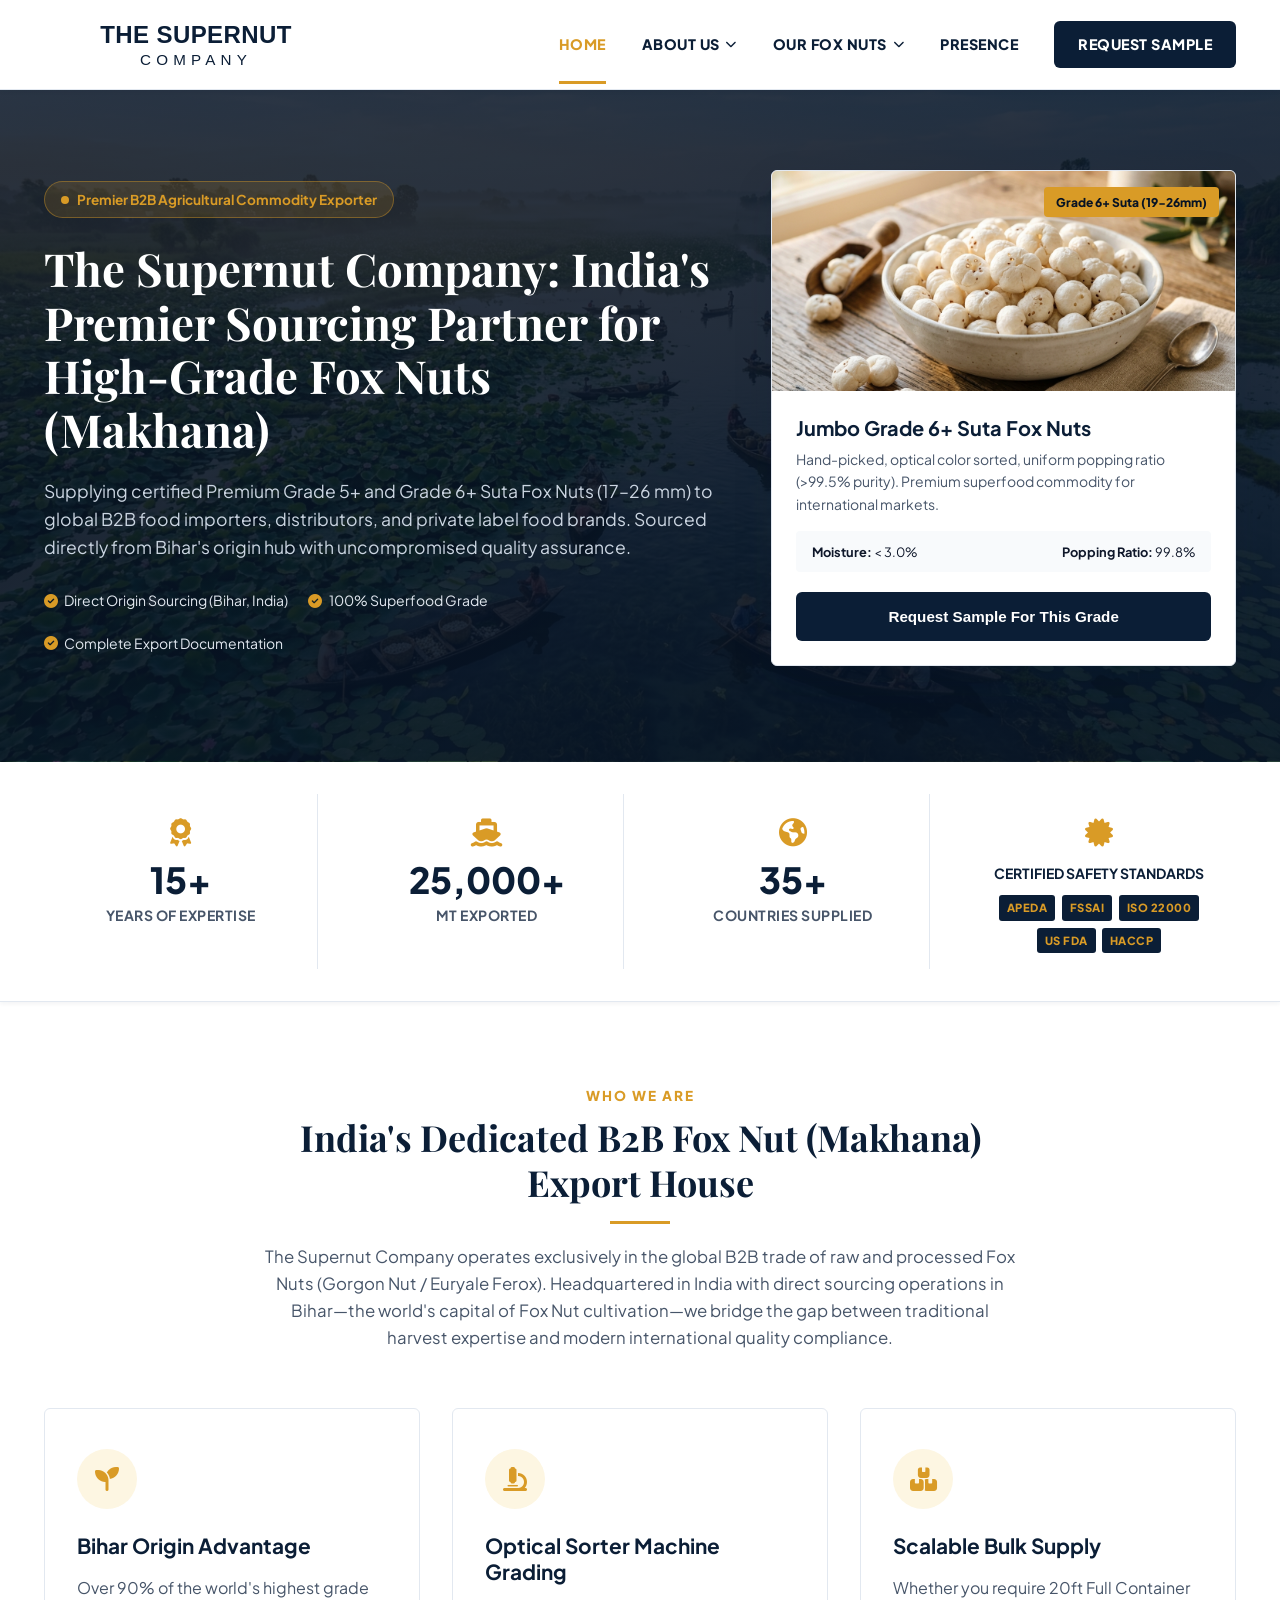
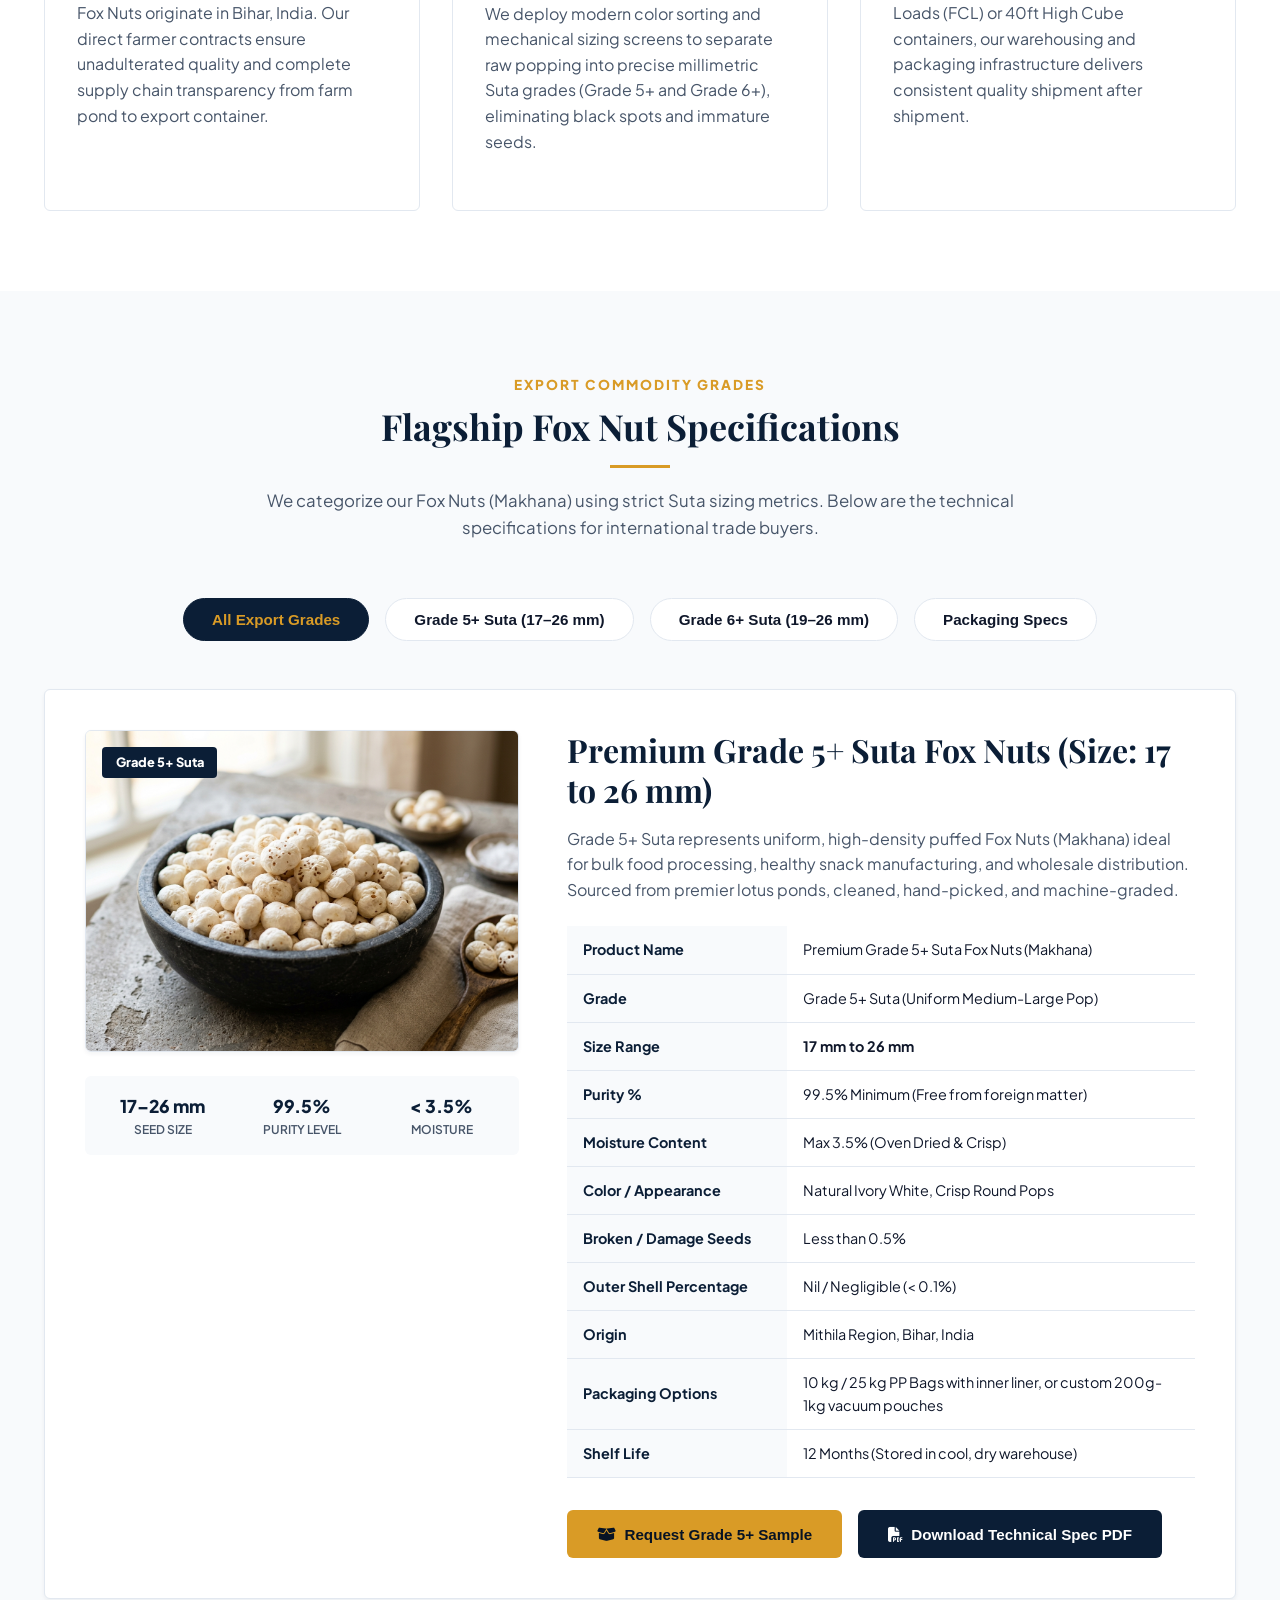
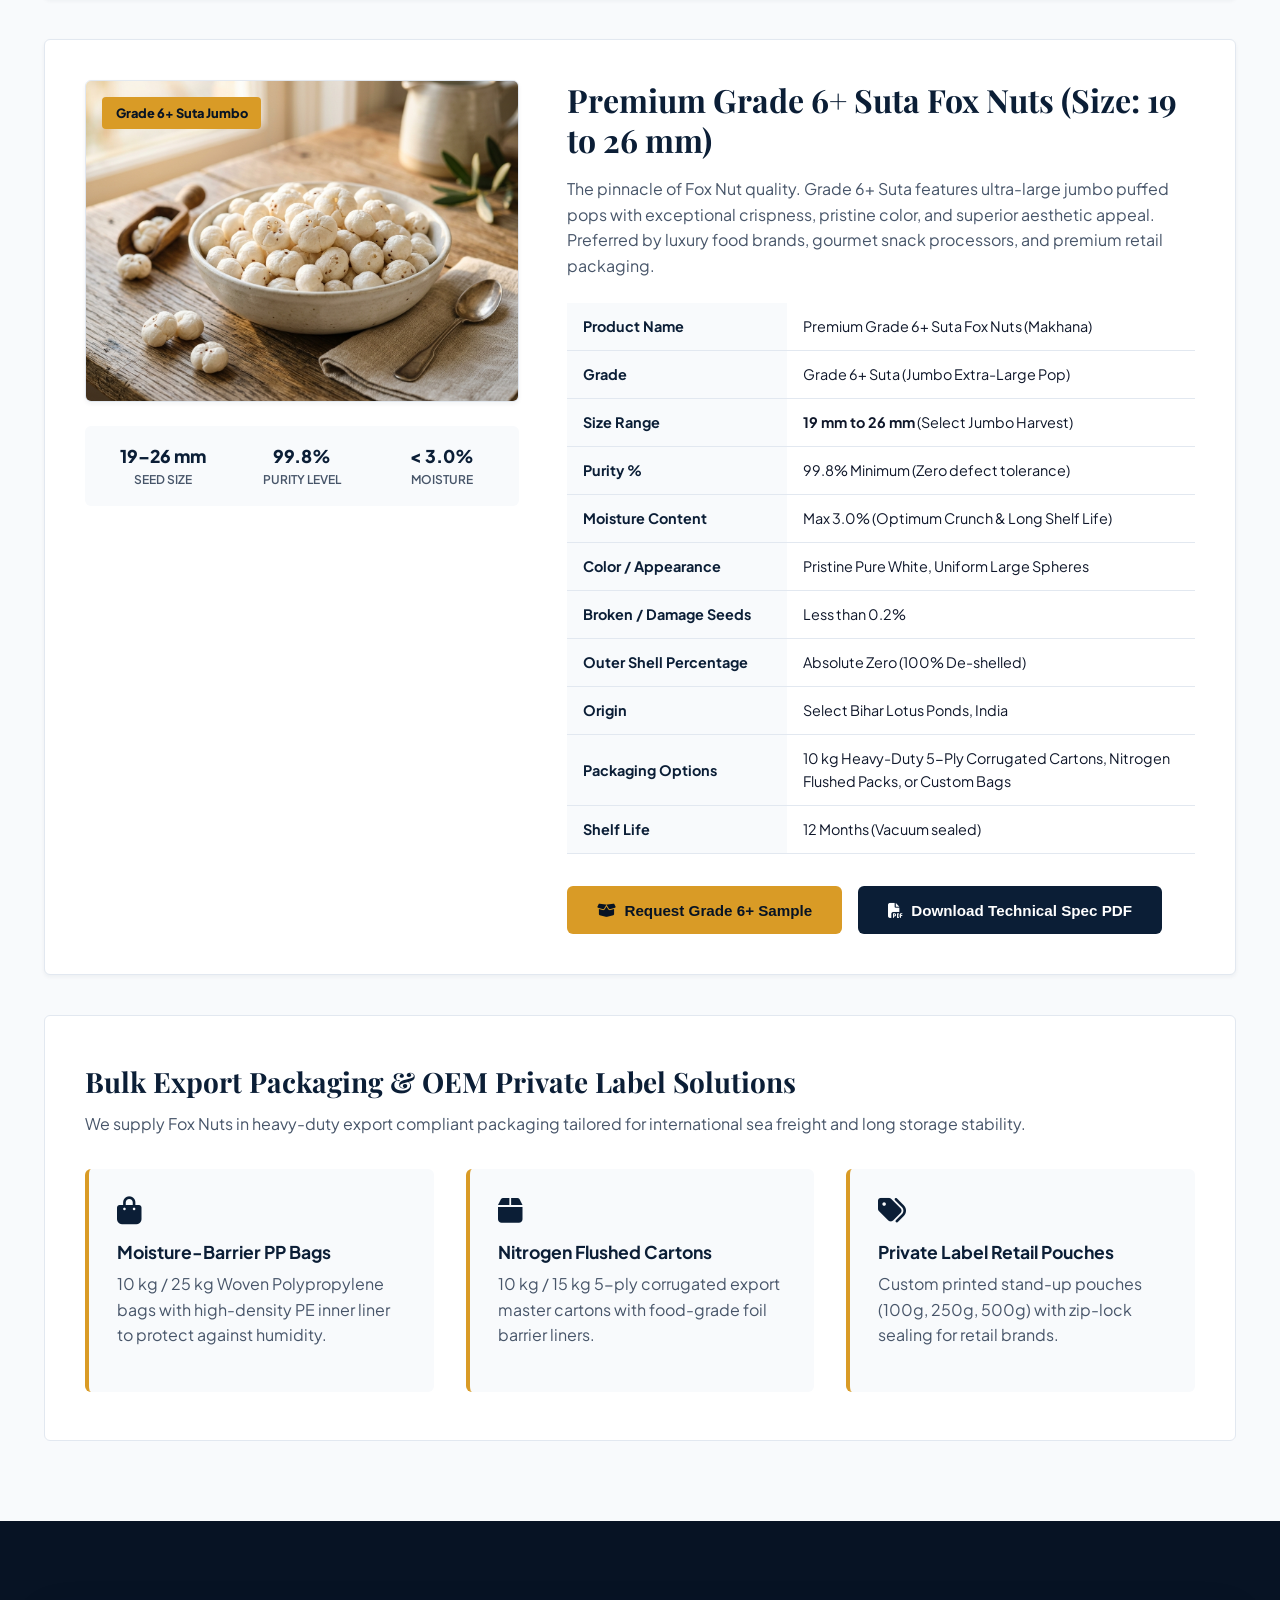
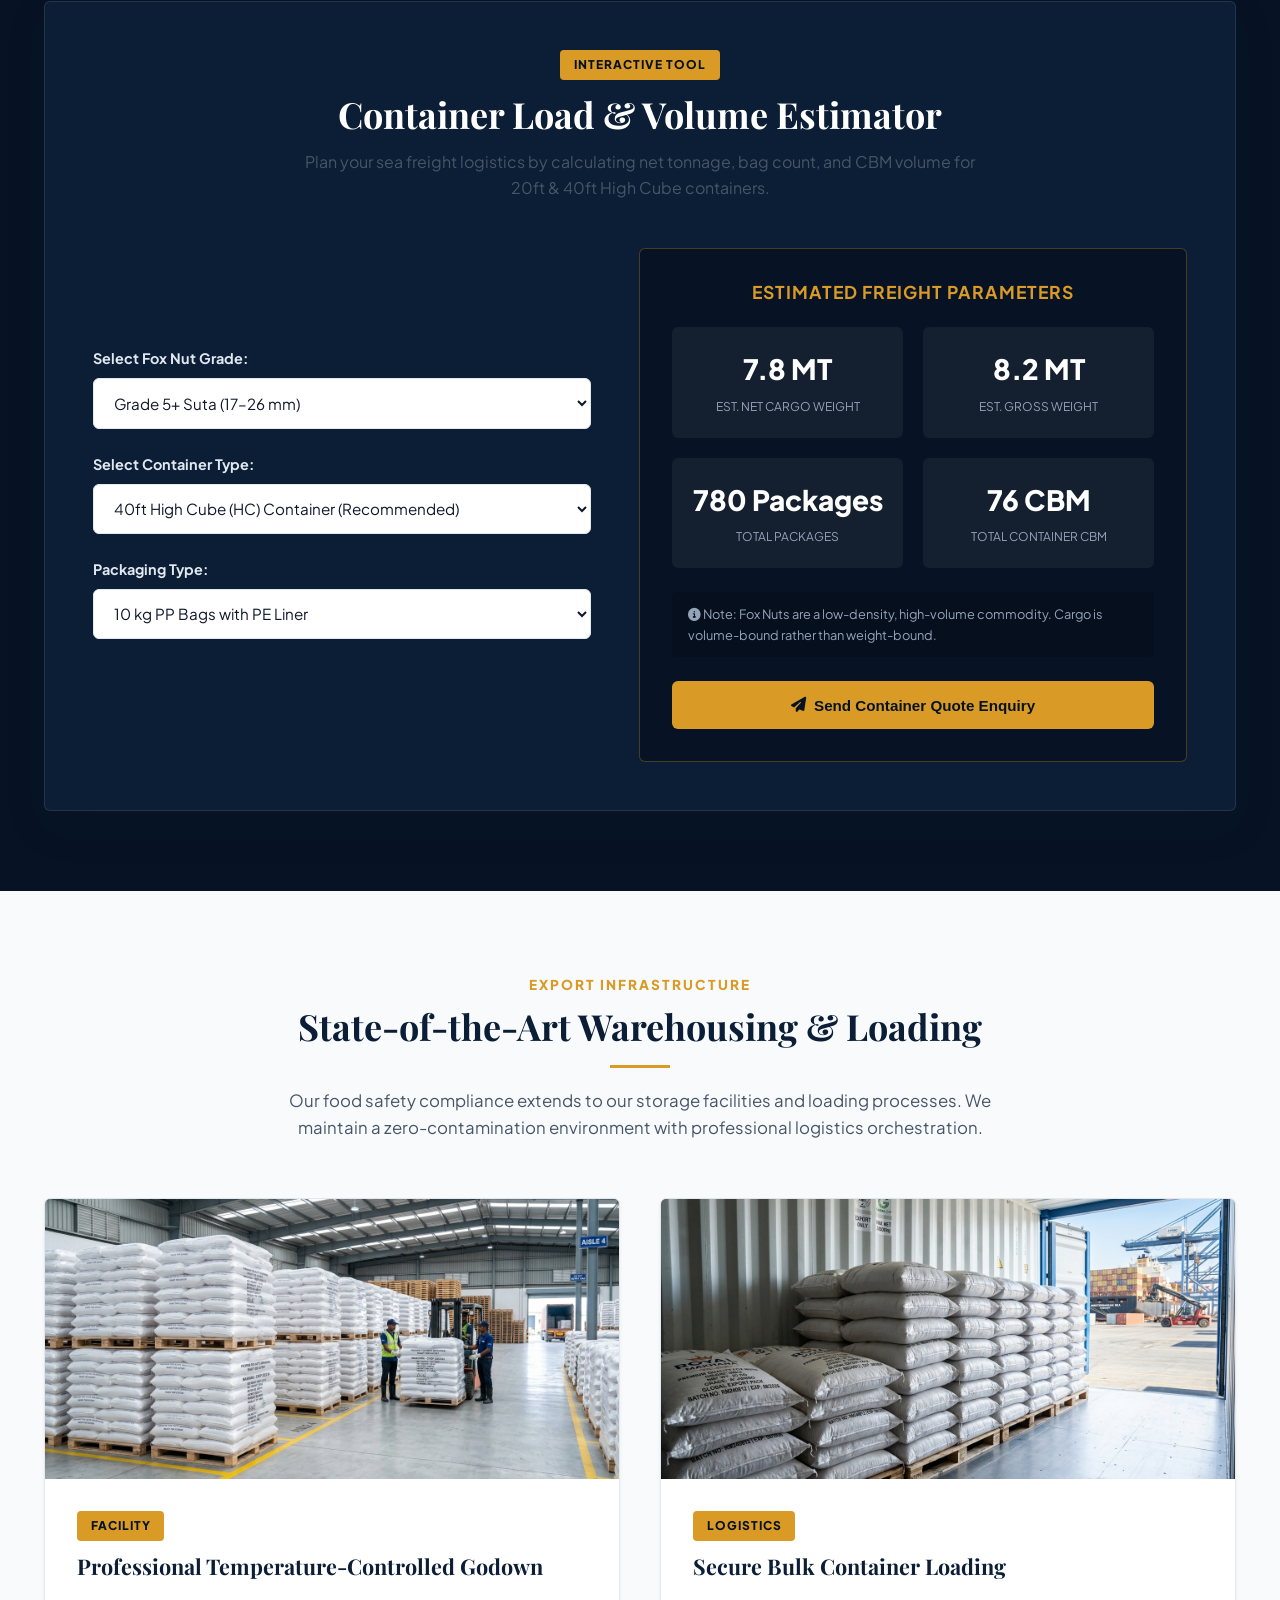
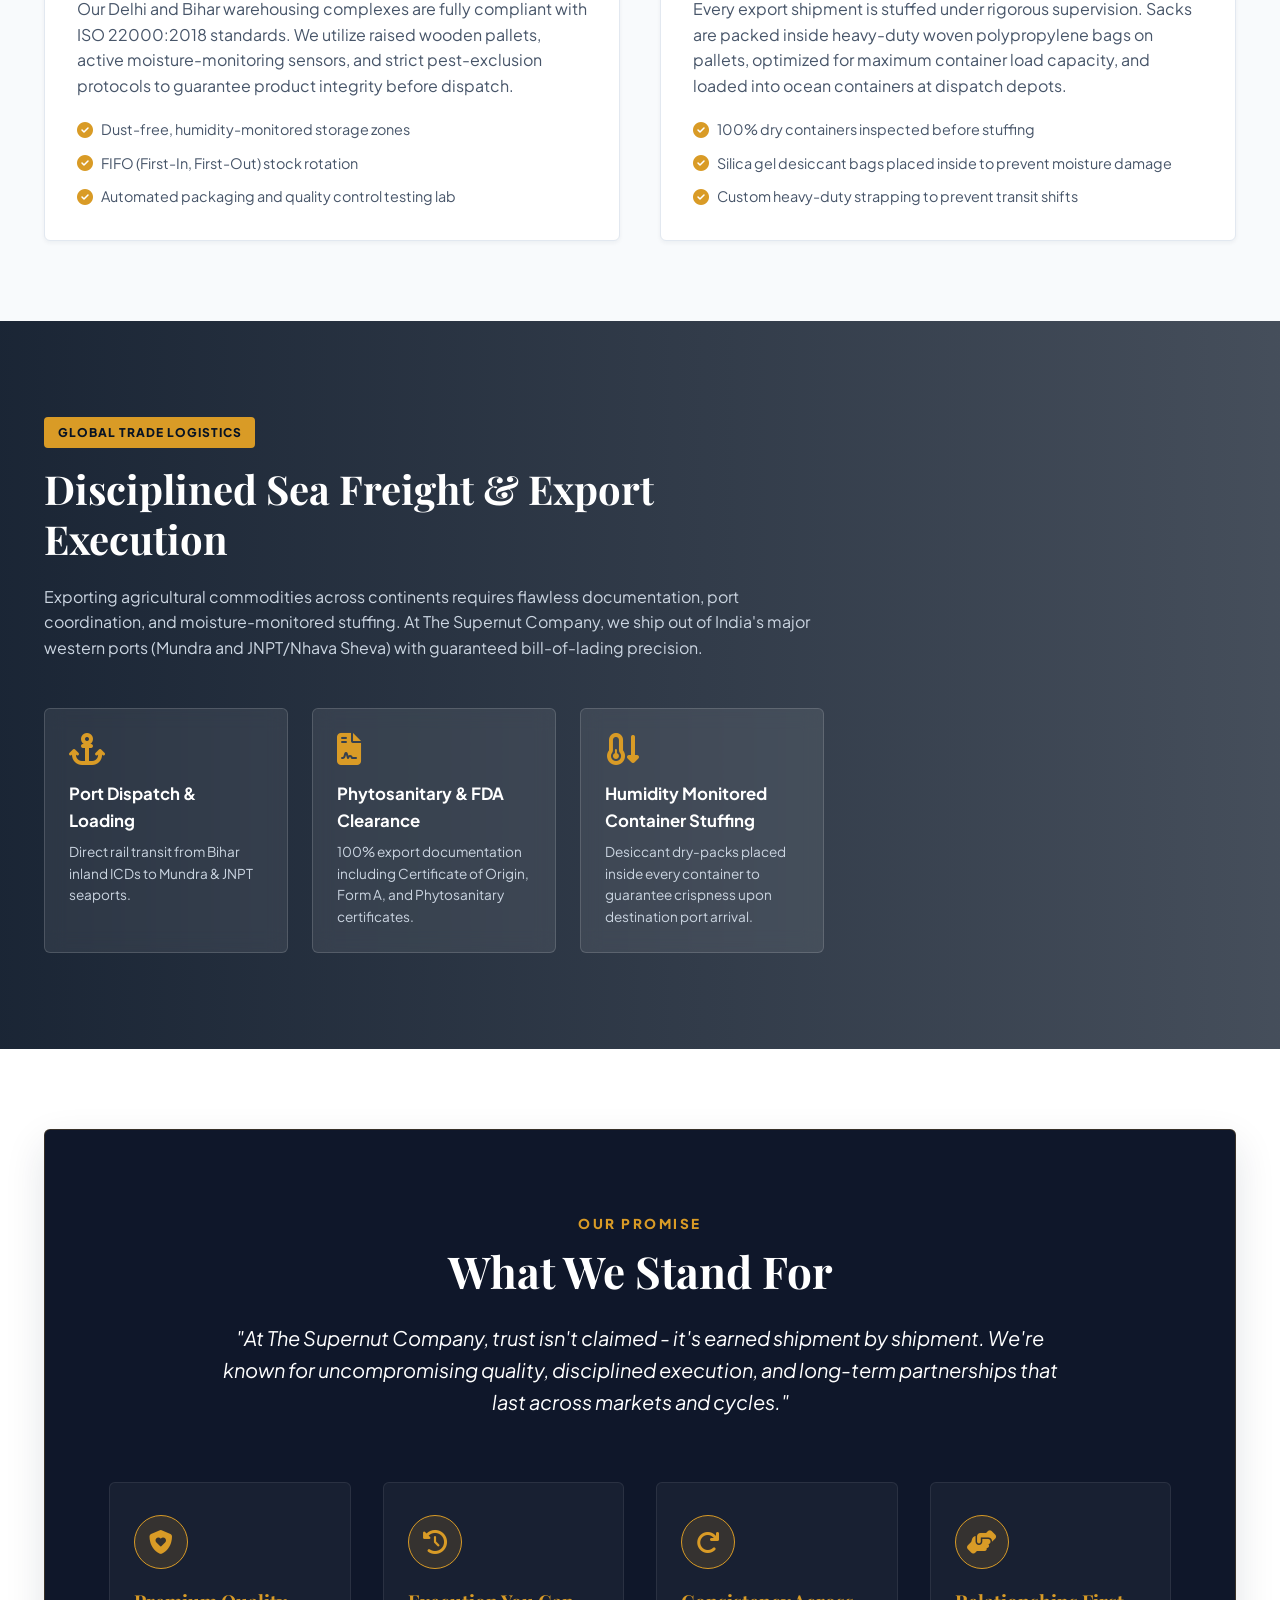
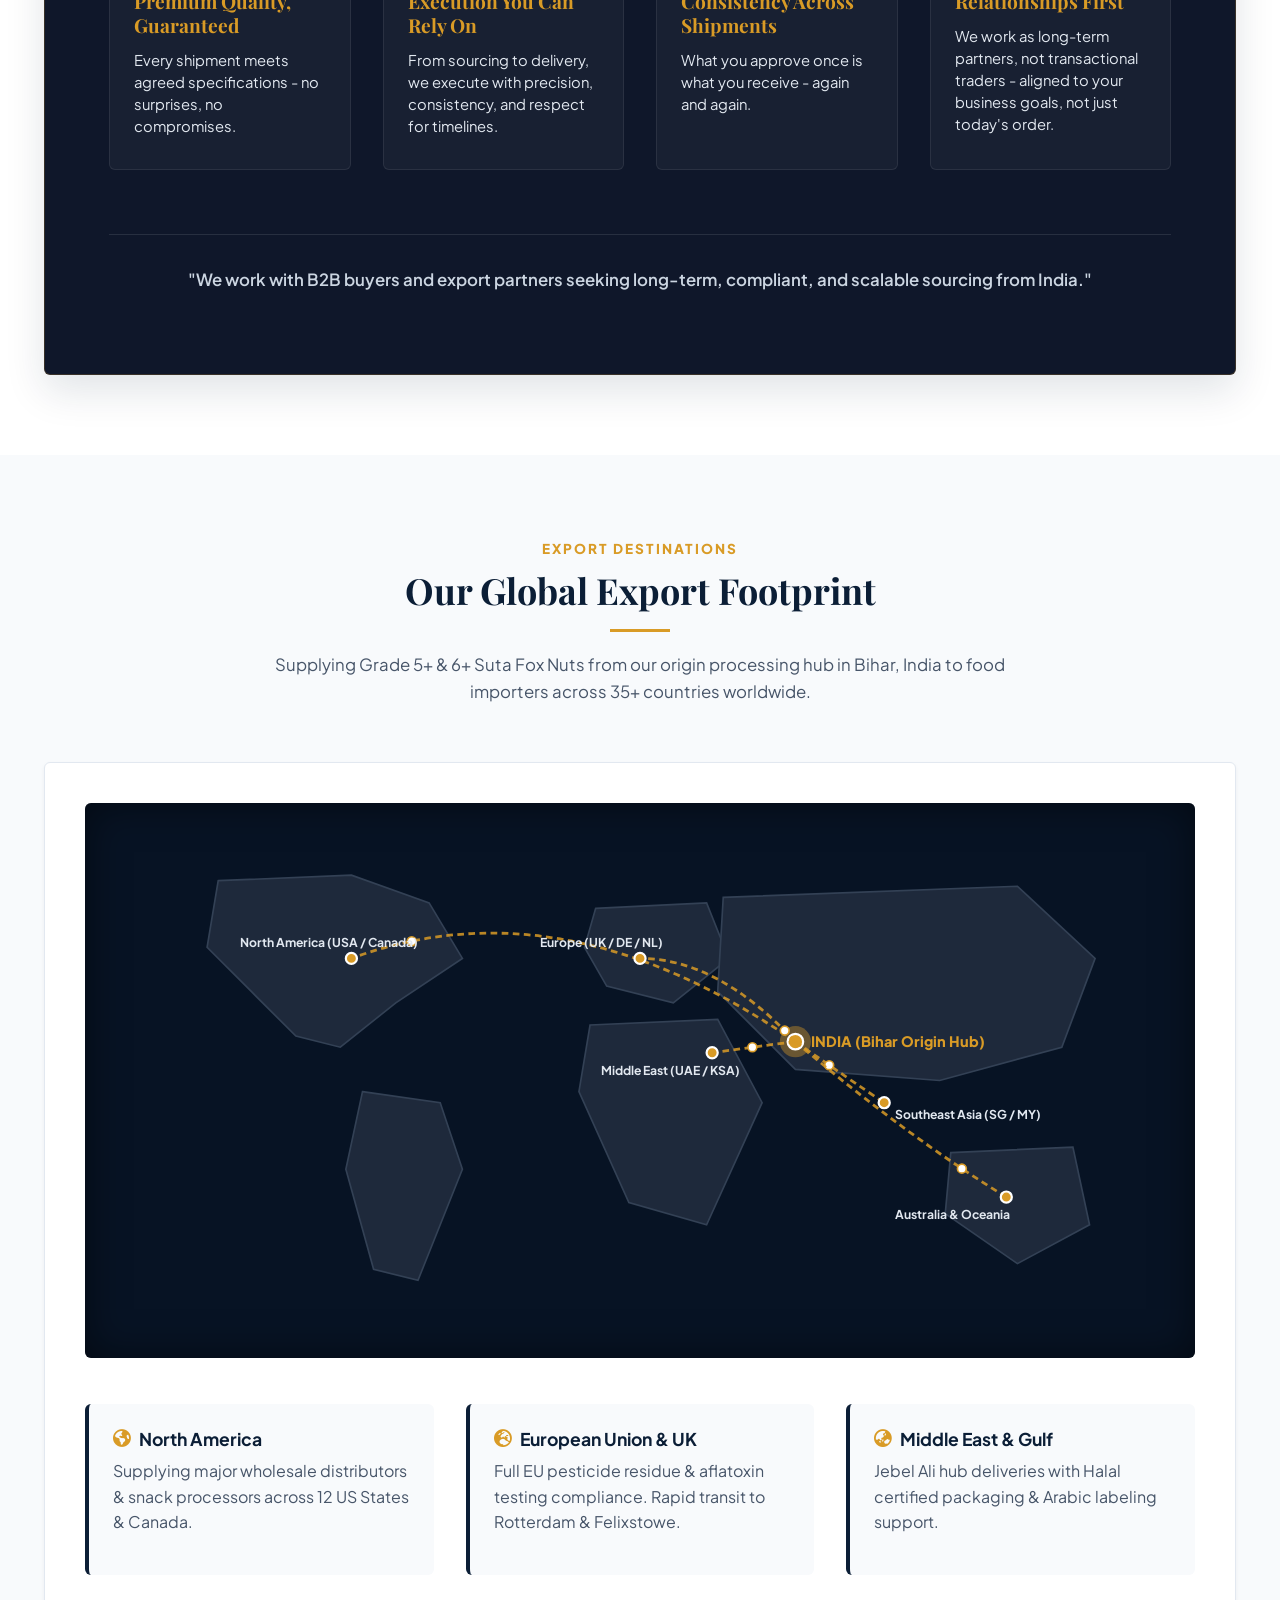
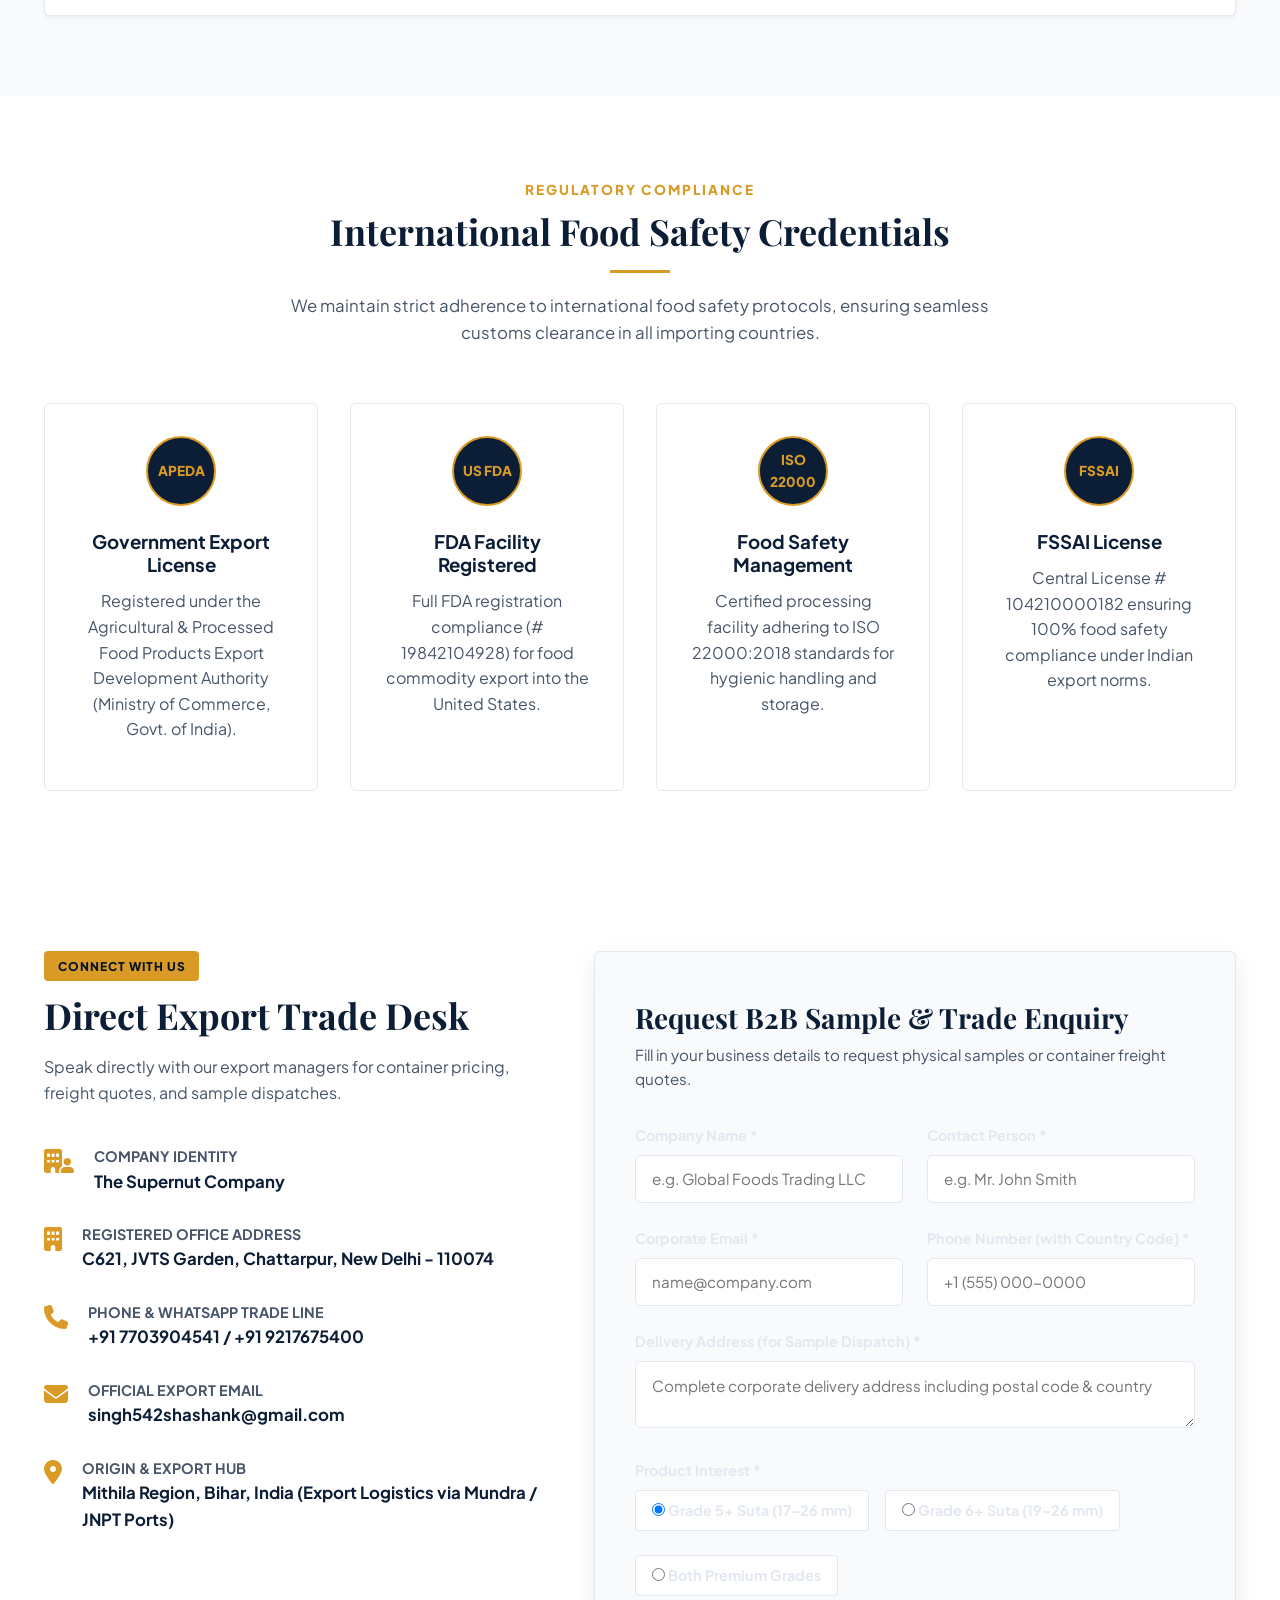
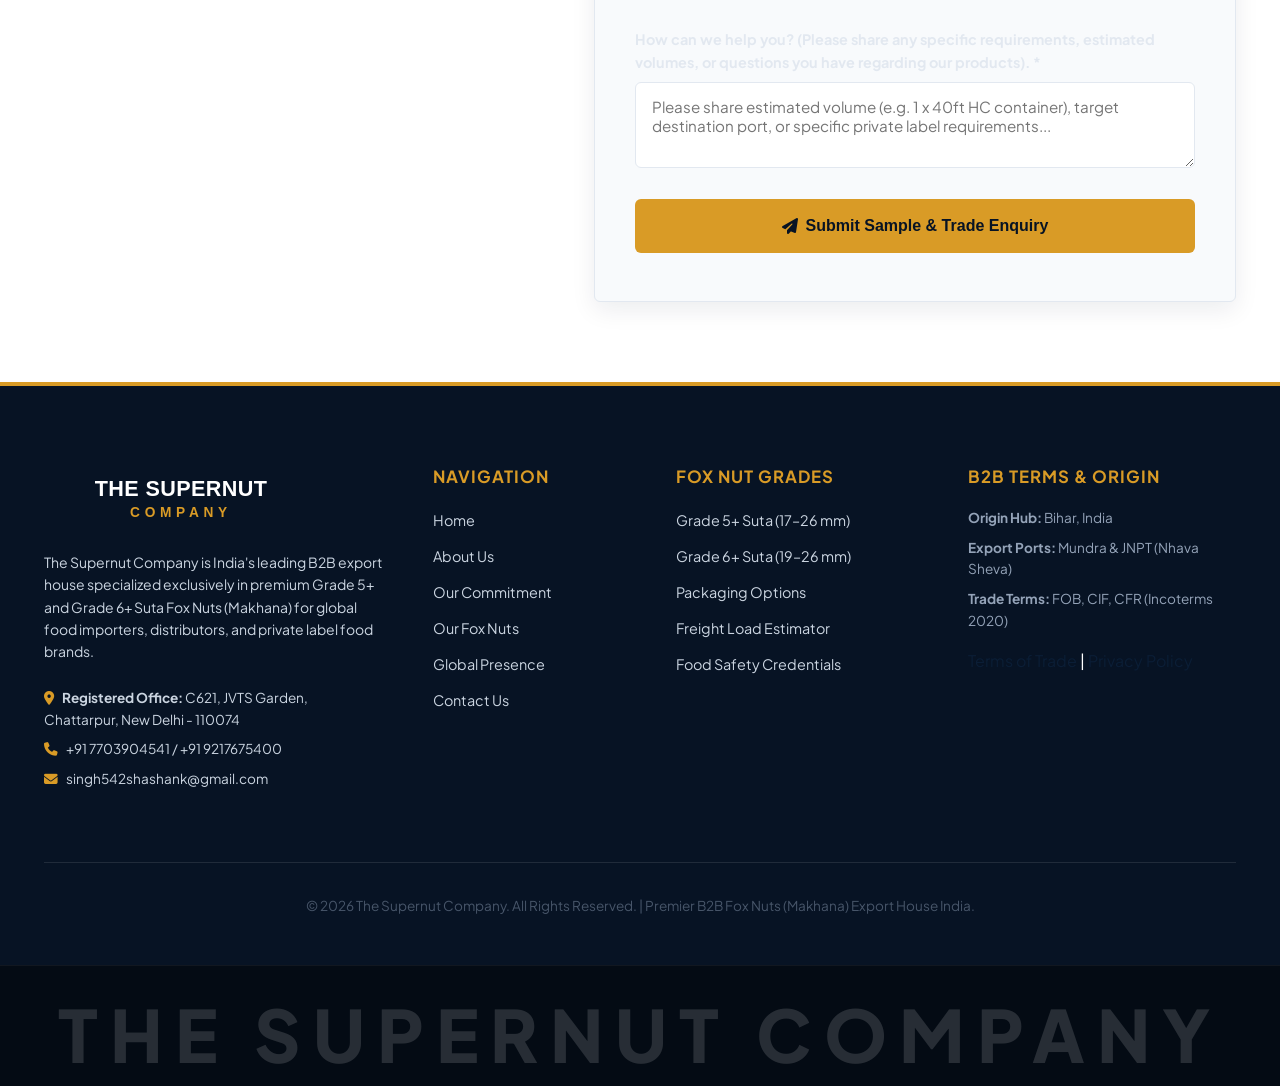
==== index.html @ 34b56d27 "Initial commit" ====
<!DOCTYPE html>
<html lang="en">
<head>
  <meta charset="UTF-8">
  <meta name="viewport" content="width=device-width, initial-scale=1.0">
  <title>The Supernut Company | India's Premier B2B Exporter of Fox Nuts (Makhana)</title>
  <meta name="description" content="The Supernut Company is India's leading B2B exporter of premium Grade 5+ and Grade 6+ Suta Fox Nuts (Makhana) sourced directly from Bihar. High purity, strict quality control, and reliable global container delivery.">
  <meta name="keywords" content="Fox Nuts, Makhana Exporter, Grade 5+ Suta Fox Nuts, Grade 6+ Suta Fox Nuts, Indian Makhana Wholesale, B2B Food Importers, Bulk Lotus Seeds">
  
  <!-- Google Fonts: Playfair Display (Serif) & Plus Jakarta Sans (Sans-Serif) -->
  <link rel="preconnect" href="https://fonts.googleapis.com">
  <link rel="preconnect" href="https://fonts.gstatic.com" crossorigin>
  <link href="https://fonts.googleapis.com/css2?family=Playfair+Display:ital,wght@0,500;0,600;0,700;0,800;1,400&family=Plus+Jakarta+Sans:wght@400;500;600;700;800;900&display=swap" rel="stylesheet">
  
  <!-- FontAwesome Icons for B2B UI -->
  <link rel="stylesheet" href="https://cdnjs.cloudflare.com/ajax/libs/font-awesome/6.4.0/css/all.min.css">

  <link rel="stylesheet" href="styles.css">
</head>
<body>

  <!-- HEADER & NAVIGATION MENU -->
  <header class="main-header" id="header">
    <div class="container header-container">
      <!-- Logo Container -->
      <a href="#home" class="logo-link" title="The Supernut Company - Premier Fox Nuts Exporter">
        <div class="brand-logo-wrapper">
          <img src="assets/logo.svg" alt="The Supernut Company Logo" class="brand-logo-img">
        </div>
      </a>

      <!-- Desktop Navigation Menu -->
      <nav class="nav-menu" id="nav-menu">
        <a href="#home" class="nav-link active">HOME</a>
        
        <!-- ABOUT US DROPDOWN -->
        <div class="nav-item-has-dropdown">
          <a href="#about" class="nav-link">ABOUT US <i class="fa-solid fa-chevron-down nav-arrow"></i></a>
          <div class="dropdown-menu">
            <a href="#about-profile" class="dropdown-item"><i class="fa-solid fa-building"></i> Company Profile</a>
            <a href="#commitment" class="dropdown-item"><i class="fa-solid fa-handshake"></i> Our Commitment</a>
            <a href="#certifications" class="dropdown-item"><i class="fa-solid fa-certificate"></i> Quality & Certifications</a>
          </div>
        </div>

        <!-- OUR FOX NUTS MEGA MENU -->
        <div class="nav-item-has-dropdown mega-menu-parent">
          <a href="#products" class="nav-link">OUR FOX NUTS <i class="fa-solid fa-chevron-down nav-arrow"></i></a>
          <div class="mega-menu">
            <div class="mega-menu-grid">
              <div class="mega-col">
                <span class="mega-title"><i class="fa-solid fa-layer-group"></i> Premium Export Grades</span>
                <a href="#grade-5" class="mega-item">
                  <div class="mega-item-icon">5+</div>
                  <div>
                    <strong>Grade 5+ Suta Fox Nuts</strong>
                    <p>Size: 17 to 26 mm | High Uniformity</p>
                  </div>
                </a>
                <a href="#grade-6" class="mega-item">
                  <div class="mega-item-icon gold-badge">6+</div>
                  <div>
                    <strong>Grade 6+ Suta Fox Nuts</strong>
                    <p>Size: 19 to 26 mm | Jumbo Premium</p>
                  </div>
                </a>
              </div>
              <div class="mega-col">
                <span class="mega-title"><i class="fa-solid fa-boxes-packing"></i> Bulk Packaging & Specs</span>
                <a href="#packaging-specs" class="mega-item">
                  <i class="fa-solid fa-box-archive mega-icon"></i>
                  <div>
                    <strong>Packaging Options</strong>
                    <p>10kg / 25kg PP Bags & Vacuum Nitrogen Cartons</p>
                  </div>
                </a>
                <a href="#container-estimator" class="mega-item">
                  <i class="fa-solid fa-calculator mega-icon"></i>
                  <div>
                    <strong>Container Load Estimator</strong>
                    <p>Calculate 20ft & 40ft HC FCL Capacity</p>
                  </div>
                </a>
              </div>
              <div class="mega-col mega-cta-card">
                <span class="badge-gold">B2B Trade Portal</span>
                <h4>Need Custom Specifications or Private Labeling?</h4>
                <p>We provide contract processing, custom mesh sizing, and private label pouches for international brands.</p>
                <button class="btn btn-gold btn-sm" onclick="openSampleModal('Private Label Enquiry')">Inquire Custom Packing</button>
              </div>
            </div>
          </div>
        </div>

        <a href="#presence" class="nav-link">PRESENCE</a>
        <a href="#contact" class="nav-link nav-contact-btn btn-sample-trigger" onclick="openSampleModal()">REQUEST SAMPLE</a>
      </nav>

      <!-- Mobile Hamburger Menu Button -->
      <button class="mobile-menu-toggle" id="mobile-menu-btn" onclick="toggleMobileMenu()">
        <i class="fa-solid fa-bars"></i>
      </button>
    </div>
  </header>

  <!-- HERO SECTION: LEADING WITH AUTHORITY -->
  <section class="hero-section" id="home">
    <div class="hero-overlay"></div>
    <div class="container hero-container">
      <div class="hero-content">
        <div class="hero-badge">
          <span class="pulse-dot"></span> Premier B2B Agricultural Commodity Exporter
        </div>
        <h1 class="hero-title font-serif">
          The Supernut Company: India's Premier Sourcing Partner for High-Grade Fox Nuts (Makhana)
        </h1>
        <p class="hero-subtitle">
          Supplying certified Premium Grade 5+ and Grade 6+ Suta Fox Nuts (17–26 mm) to global B2B food importers, distributors, and private label food brands. Sourced directly from Bihar's origin hub with uncompromised quality assurance.
        </p>

        <div class="hero-highlights margin-top-md">
          <div class="highlight-pill"><i class="fa-solid fa-check-circle"></i> Direct Origin Sourcing (Bihar, India)</div>
          <div class="highlight-pill"><i class="fa-solid fa-check-circle"></i> 100% Superfood Grade</div>
          <div class="highlight-pill"><i class="fa-solid fa-check-circle"></i> Complete Export Documentation</div>
        </div>
      </div>

      <!-- Hero Visual Card -->
      <div class="hero-card-side">
        <div class="hero-card">
          <div class="hero-card-img-wrapper">
            <img src="assets/grade_6_suta.jpg" alt="Premium 6+ Suta Fox Nuts" class="hero-card-img">
            <span class="hero-card-badge">Grade 6+ Suta (19-26mm)</span>
          </div>
          <div class="hero-card-body">
            <h3>Jumbo Grade 6+ Suta Fox Nuts</h3>
            <p class="hero-card-desc">Hand-picked, optical color sorted, uniform popping ratio (>99.5% purity). Premium superfood commodity for international markets.</p>
            <div class="hero-card-meta">
              <span><strong>Moisture:</strong> &lt; 3.0%</span>
              <span><strong>Popping Ratio:</strong> 99.8%</span>
            </div>
            <button class="btn btn-navy btn-block btn-sample-trigger" onclick="openSampleModal('Grade 6+ Suta')">
              Request Sample For This Grade
            </button>
          </div>
        </div>
      </div>
    </div>
  </section>

  <!-- STATISTICS BANNER (PROMINENT DATA PLACEHOLDERS REQUIRED BY PROMPT) -->
  <section class="stats-banner">
    <div class="container stats-container">
      <div class="stat-item">
        <div class="stat-icon"><i class="fa-solid fa-award"></i></div>
        <div class="stat-number" data-target="15">15+</div>
        <div class="stat-label">Years of Expertise</div>
      </div>

      <div class="stat-item">
        <div class="stat-icon"><i class="fa-solid fa-ship"></i></div>
        <div class="stat-number" data-target="25000">25,000+</div>
        <div class="stat-label">MT Exported</div>
      </div>

      <div class="stat-item">
        <div class="stat-icon"><i class="fa-solid fa-earth-americas"></i></div>
        <div class="stat-number" data-target="35">35+</div>
        <div class="stat-label">Countries Supplied</div>
      </div>

      <div class="stat-item cert-stat-item">
        <div class="stat-icon"><i class="fa-solid fa-certificate"></i></div>
        <div class="cert-logos-title">Certified Safety Standards</div>
        <div class="cert-badges-grid">
          <span class="cert-badge" title="Agricultural & Processed Food Products Export Development Authority">APEDA</span>
          <span class="cert-badge" title="Food Safety and Standards Authority of India">FSSAI</span>
          <span class="cert-badge" title="ISO 22000 Food Safety Management">ISO 22000</span>
          <span class="cert-badge" title="US Food & Drug Administration Registered">US FDA</span>
          <span class="cert-badge" title="Hazard Analysis Critical Control Point">HACCP</span>
        </div>
      </div>
    </div>
  </section>

  <!-- ABOUT US & ORIGIN HERITAGE SECTION -->
  <section class="section-padding about-section" id="about">
    <div class="container">
      <div class="section-header text-center" id="about-profile">
        <span class="section-subtitle">WHO WE ARE</span>
        <h2 class="section-title font-serif">India's Dedicated B2B Fox Nut (Makhana) Export House</h2>
        <div class="title-underline"></div>
        <p class="section-description">
          The Supernut Company operates exclusively in the global B2B trade of raw and processed Fox Nuts (Gorgon Nut / Euryale Ferox). Headquartered in India with direct sourcing operations in Bihar—the world's capital of Fox Nut cultivation—we bridge the gap between traditional harvest expertise and modern international quality compliance.
        </p>
      </div>

      <div class="about-grid">
        <div class="about-card">
          <div class="about-card-icon"><i class="fa-solid fa-seedling"></i></div>
          <h3>Bihar Origin Advantage</h3>
          <p>Over 90% of the world's highest grade Fox Nuts originate in Bihar, India. Our direct farmer contracts ensure unadulterated quality and complete supply chain transparency from farm pond to export container.</p>
        </div>

        <div class="about-card">
          <div class="about-card-icon"><i class="fa-solid fa-microscope"></i></div>
          <h3>Optical Sorter Machine Grading</h3>
          <p>We deploy modern color sorting and mechanical sizing screens to separate raw popping into precise millimetric Suta grades (Grade 5+ and Grade 6+), eliminating black spots and immature seeds.</p>
        </div>

        <div class="about-card">
          <div class="about-card-icon"><i class="fa-solid fa-boxes-stacked"></i></div>
          <h3>Scalable Bulk Supply</h3>
          <p>Whether you require 20ft Full Container Loads (FCL) or 40ft High Cube containers, our warehousing and packaging infrastructure delivers consistent quality shipment after shipment.</p>
        </div>
      </div>
    </div>
  </section>

  <!-- PRODUCT SPECIFICATION SHOWCASE (DETAILED B2B TABLES & FRESH VIBRANT IMAGES) -->
  <section class="section-padding products-section bg-light" id="products">
    <div class="container">
      <div class="section-header text-center">
        <span class="section-subtitle">EXPORT COMMODITY GRADES</span>
        <h2 class="section-title font-serif">Flagship Fox Nut Specifications</h2>
        <div class="title-underline"></div>
        <p class="section-description">
          We categorize our Fox Nuts (Makhana) using strict Suta sizing metrics. Below are the technical specifications for international trade buyers.
        </p>
      </div>

      <!-- Grade Tabs -->
      <div class="product-tabs">
        <button class="tab-btn active" onclick="switchProductTab('all')">All Export Grades</button>
        <button class="tab-btn" onclick="switchProductTab('grade-5')">Grade 5+ Suta (17–26 mm)</button>
        <button class="tab-btn" onclick="switchProductTab('grade-6')">Grade 6+ Suta (19–26 mm)</button>
        <button class="tab-btn" onclick="switchProductTab('packaging')">Packaging Specs</button>
      </div>

      <!-- PRODUCT CARD 1: GRADE 5+ SUTA -->
      <div class="product-detail-card" id="grade-5">
        <div class="product-grid">
          <div class="product-image-col">
            <div class="product-image-container">
              <img src="assets/grade_5_suta.jpg" alt="Fresh Crisp Grade 5+ Suta Fox Nuts" class="product-img">
              <span class="product-badge">Grade 5+ Suta</span>
            </div>
            <div class="product-quick-specs">
              <div class="q-spec"><span class="q-val">17–26 mm</span><span class="q-lbl">Seed Size</span></div>
              <div class="q-spec"><span class="q-val">99.5%</span><span class="q-lbl">Purity Level</span></div>
              <div class="q-spec"><span class="q-val">&lt; 3.5%</span><span class="q-lbl">Moisture</span></div>
            </div>
          </div>

          <div class="product-info-col">
            <h3 class="product-title font-serif">Premium Grade 5+ Suta Fox Nuts (Size: 17 to 26 mm)</h3>
            <p class="product-summary">
              Grade 5+ Suta represents uniform, high-density puffed Fox Nuts (Makhana) ideal for bulk food processing, healthy snack manufacturing, and wholesale distribution. Sourced from premier lotus ponds, cleaned, hand-picked, and machine-graded.
            </p>

            <table class="spec-table">
              <tbody>
                <tr>
                  <th>Product Name</th>
                  <td>Premium Grade 5+ Suta Fox Nuts (Makhana)</td>
                </tr>
                <tr>
                  <th>Grade</th>
                  <td>Grade 5+ Suta (Uniform Medium-Large Pop)</td>
                </tr>
                <tr>
                  <th>Size Range</th>
                  <td><strong>17 mm to 26 mm</strong></td>
                </tr>
                <tr>
                  <th>Purity %</th>
                  <td>99.5% Minimum (Free from foreign matter)</td>
                </tr>
                <tr>
                  <th>Moisture Content</th>
                  <td>Max 3.5% (Oven Dried & Crisp)</td>
                </tr>
                <tr>
                  <th>Color / Appearance</th>
                  <td>Natural Ivory White, Crisp Round Pops</td>
                </tr>
                <tr>
                  <th>Broken / Damage Seeds</th>
                  <td>Less than 0.5%</td>
                </tr>
                <tr>
                  <th>Outer Shell Percentage</th>
                  <td>Nil / Negligible (&lt; 0.1%)</td>
                </tr>
                <tr>
                  <th>Origin</th>
                  <td>Mithila Region, Bihar, India</td>
                </tr>
                <tr>
                  <th>Packaging Options</th>
                  <td>10 kg / 25 kg PP Bags with inner liner, or custom 200g-1kg vacuum pouches</td>
                </tr>
                <tr>
                  <th>Shelf Life</th>
                  <td>12 Months (Stored in cool, dry warehouse)</td>
                </tr>
              </tbody>
            </table>

            <div class="product-actions">
              <button class="btn btn-gold btn-sample-trigger" onclick="openSampleModal('Grade 5+ Suta Fox Nuts')">
                <i class="fa-solid fa-box-open"></i> Request Grade 5+ Sample
              </button>
              <button class="btn btn-navy" onclick="downloadSpecSheet('Grade 5+ Suta')">
                <i class="fa-solid fa-file-pdf"></i> Download Technical Spec PDF
              </button>
            </div>
          </div>
        </div>
      </div>

      <!-- PRODUCT CARD 2: GRADE 6+ SUTA -->
      <div class="product-detail-card margin-top-lg" id="grade-6">
        <div class="product-grid">
          <div class="product-image-col">
            <div class="product-image-container">
              <img src="assets/grade_6_suta.jpg" alt="Jumbo Fresh Grade 6+ Suta Fox Nuts" class="product-img">
              <span class="product-badge badge-premium">Grade 6+ Suta Jumbo</span>
            </div>
            <div class="product-quick-specs">
              <div class="q-spec"><span class="q-val">19–26 mm</span><span class="q-lbl">Seed Size</span></div>
              <div class="q-spec"><span class="q-val">99.8%</span><span class="q-lbl">Purity Level</span></div>
              <div class="q-spec"><span class="q-val">&lt; 3.0%</span><span class="q-lbl">Moisture</span></div>
            </div>
          </div>

          <div class="product-info-col">
            <h3 class="product-title font-serif">Premium Grade 6+ Suta Fox Nuts (Size: 19 to 26 mm)</h3>
            <p class="product-summary">
              The pinnacle of Fox Nut quality. Grade 6+ Suta features ultra-large jumbo puffed pops with exceptional crispness, pristine color, and superior aesthetic appeal. Preferred by luxury food brands, gourmet snack processors, and premium retail packaging.
            </p>

            <table class="spec-table">
              <tbody>
                <tr>
                  <th>Product Name</th>
                  <td>Premium Grade 6+ Suta Fox Nuts (Makhana)</td>
                </tr>
                <tr>
                  <th>Grade</th>
                  <td>Grade 6+ Suta (Jumbo Extra-Large Pop)</td>
                </tr>
                <tr>
                  <th>Size Range</th>
                  <td><strong>19 mm to 26 mm</strong> (Select Jumbo Harvest)</td>
                </tr>
                <tr>
                  <th>Purity %</th>
                  <td>99.8% Minimum (Zero defect tolerance)</td>
                </tr>
                <tr>
                  <th>Moisture Content</th>
                  <td>Max 3.0% (Optimum Crunch & Long Shelf Life)</td>
                </tr>
                <tr>
                  <th>Color / Appearance</th>
                  <td>Pristine Pure White, Uniform Large Spheres</td>
                </tr>
                <tr>
                  <th>Broken / Damage Seeds</th>
                  <td>Less than 0.2%</td>
                </tr>
                <tr>
                  <th>Outer Shell Percentage</th>
                  <td>Absolute Zero (100% De-shelled)</td>
                </tr>
                <tr>
                  <th>Origin</th>
                  <td>Select Bihar Lotus Ponds, India</td>
                </tr>
                <tr>
                  <th>Packaging Options</th>
                  <td>10 kg Heavy-Duty 5-Ply Corrugated Cartons, Nitrogen Flushed Packs, or Custom Bags</td>
                </tr>
                <tr>
                  <th>Shelf Life</th>
                  <td>12 Months (Vacuum sealed)</td>
                </tr>
              </tbody>
            </table>

            <div class="product-actions">
              <button class="btn btn-gold btn-sample-trigger" onclick="openSampleModal('Grade 6+ Suta Fox Nuts')">
                <i class="fa-solid fa-box-open"></i> Request Grade 6+ Sample
              </button>
              <button class="btn btn-navy" onclick="downloadSpecSheet('Grade 6+ Suta')">
                <i class="fa-solid fa-file-pdf"></i> Download Technical Spec PDF
              </button>
            </div>
          </div>
        </div>
      </div>

      <!-- PACKAGING & BULK SPECIFICATIONS BLOCK -->
      <div class="packaging-card margin-top-lg" id="packaging-specs">
        <div class="packaging-grid">
          <div class="packaging-content">
            <h3 class="font-serif">Bulk Export Packaging & OEM Private Label Solutions</h3>
            <p>We supply Fox Nuts in heavy-duty export compliant packaging tailored for international sea freight and long storage stability.</p>
            
            <div class="packaging-options-grid">
              <div class="pack-opt-box">
                <i class="fa-solid fa-bag-shopping pack-icon"></i>
                <h4>Moisture-Barrier PP Bags</h4>
                <p>10 kg / 25 kg Woven Polypropylene bags with high-density PE inner liner to protect against humidity.</p>
              </div>

              <div class="pack-opt-box">
                <i class="fa-solid fa-box pack-icon"></i>
                <h4>Nitrogen Flushed Cartons</h4>
                <p>10 kg / 15 kg 5-ply corrugated export master cartons with food-grade foil barrier liners.</p>
              </div>

              <div class="pack-opt-box">
                <i class="fa-solid fa-tags pack-icon"></i>
                <h4>Private Label Retail Pouches</h4>
                <p>Custom printed stand-up pouches (100g, 250g, 500g) with zip-lock sealing for retail brands.</p>
              </div>
            </div>
          </div>
        </div>
      </div>

    </div>
  </section>

  <!-- INTERACTIVE CONTAINER LOAD & FREIGHT ESTIMATOR -->
  <section class="section-padding estimator-section" id="container-estimator">
    <div class="container">
      <div class="estimator-wrapper">
        <div class="estimator-header">
          <span class="badge-gold">Interactive Tool</span>
          <h2 class="font-serif">Container Load & Volume Estimator</h2>
          <p>Plan your sea freight logistics by calculating net tonnage, bag count, and CBM volume for 20ft & 40ft High Cube containers.</p>
        </div>

        <div class="estimator-calculator-grid">
          <!-- Controls Column -->
          <div class="calc-controls">
            <div class="form-group">
              <label for="calc-grade">Select Fox Nut Grade:</label>
              <select id="calc-grade" class="form-control" onchange="calculateContainerLoad()">
                <option value="grade5">Grade 5+ Suta (17–26 mm)</option>
                <option value="grade6">Grade 6+ Suta (19–26 mm)</option>
                <option value="both">Mixed Shipment (Grade 5+ & 6+)</option>
              </select>
            </div>

            <div class="form-group">
              <label for="calc-container">Select Container Type:</label>
              <select id="calc-container" class="form-control" onchange="calculateContainerLoad()">
                <option value="40hc">40ft High Cube (HC) Container (Recommended)</option>
                <option value="20ft">20ft Standard (FCL) Container</option>
                <option value="lcl">LCL Air/Sea Sample Consignment</option>
              </select>
            </div>

            <div class="form-group">
              <label for="calc-packaging">Packaging Type:</label>
              <select id="calc-packaging" class="form-control" onchange="calculateContainerLoad()">
                <option value="10bag">10 kg PP Bags with PE Liner</option>
                <option value="25bag">25 kg Bulk PP Bags</option>
                <option value="carton">10 kg Nitrogen Master Cartons</option>
              </select>
            </div>
          </div>

          <!-- Output Display Column -->
          <div class="calc-results-card">
            <h4>Estimated Freight Parameters</h4>
            
            <div class="calc-results-grid">
              <div class="result-box">
                <span class="res-value" id="res-net-weight">7.8 MT</span>
                <span class="res-label">Est. Net Cargo Weight</span>
              </div>

              <div class="result-box">
                <span class="res-value" id="res-gross-weight">8.2 MT</span>
                <span class="res-label">Est. Gross Weight</span>
              </div>

              <div class="result-box">
                <span class="res-value" id="res-bags">780 Bags</span>
                <span class="res-label">Total Packages</span>
              </div>

              <div class="result-box">
                <span class="res-value" id="res-volume">72 CBM</span>
                <span class="res-label">Total Container CBM</span>
              </div>
            </div>

            <div class="calc-note">
              <i class="fa-solid fa-circle-info"></i> Note: Fox Nuts are a low-density, high-volume commodity. Cargo is volume-bound rather than weight-bound.
            </div>

            <button class="btn btn-gold btn-block margin-top-md btn-sample-trigger" onclick="openSampleModal('Container Load Enquiry')">
              <i class="fa-solid fa-paper-plane"></i> Send Container Quote Enquiry
            </button>
          </div>
        </div>
      </div>
    </div>
  </section>

  <!-- INFRASTRUCTURE & LOADING COMPETENCY -->
  <section class="section-padding infra-section bg-light" id="infrastructure">
    <div class="container">
      <div class="section-header text-center">
        <span class="section-subtitle">EXPORT INFRASTRUCTURE</span>
        <h2 class="section-title font-serif">State-of-the-Art Warehousing & Loading</h2>
        <div class="title-underline"></div>
        <p class="section-description">
          Our food safety compliance extends to our storage facilities and loading processes. We maintain a zero-contamination environment with professional logistics orchestration.
        </p>
      </div>

      <div class="infra-grid">
        <!-- Godown Card -->
        <div class="infra-card">
          <div class="infra-image-wrapper">
            <img src="assets/clean_godown.jpg" alt="Clean and Professional Godown" class="infra-img">
          </div>
          <div class="infra-body">
            <span class="badge-gold">FACILITY</span>
            <h3 class="font-serif">Professional Temperature-Controlled Godown</h3>
            <p>Our Delhi and Bihar warehousing complexes are fully compliant with ISO 22000:2018 standards. We utilize raised wooden pallets, active moisture-monitoring sensors, and strict pest-exclusion protocols to guarantee product integrity before dispatch.</p>
            <ul class="infra-features">
              <li><i class="fa-solid fa-circle-check"></i> Dust-free, humidity-monitored storage zones</li>
              <li><i class="fa-solid fa-circle-check"></i> FIFO (First-In, First-Out) stock rotation</li>
              <li><i class="fa-solid fa-circle-check"></i> Automated packaging and quality control testing lab</li>
            </ul>
          </div>
        </div>

        <!-- Container Loading Card -->
        <div class="infra-card">
          <div class="infra-image-wrapper">
            <img src="assets/bulk_sacks_container.jpg" alt="Bulk Sacks Loading in Container" class="infra-img">
          </div>
          <div class="infra-body">
            <span class="badge-gold">LOGISTICS</span>
            <h3 class="font-serif">Secure Bulk Container Loading</h3>
            <p>Every export shipment is stuffed under rigorous supervision. Sacks are packed inside heavy-duty woven polypropylene bags on pallets, optimized for maximum container load capacity, and loaded into ocean containers at dispatch depots.</p>
            <ul class="infra-features">
              <li><i class="fa-solid fa-circle-check"></i> 100% dry containers inspected before stuffing</li>
              <li><i class="fa-solid fa-circle-check"></i> Silica gel desiccant bags placed inside to prevent moisture damage</li>
              <li><i class="fa-solid fa-circle-check"></i> Custom heavy-duty strapping to prevent transit shifts</li>
            </ul>
          </div>
        </div>
      </div>
    </div>
  </section>


  <!-- LOGISTICS COMPETENCY SECTION (CARGO VESSEL BACKGROUND REQUIRED BY PROMPT) -->
  <section class="logistics-section">
    <div class="logistics-bg-overlay"></div>
    <div class="container logistics-container">
      <div class="logistics-content-box">
        <span class="badge-gold">GLOBAL TRADE LOGISTICS</span>
        <h2 class="font-serif text-white">Disciplined Sea Freight & Export Execution</h2>
        <p class="text-light">
          Exporting agricultural commodities across continents requires flawless documentation, port coordination, and moisture-monitored stuffing. At The Supernut Company, we ship out of India's major western ports (Mundra and JNPT/Nhava Sheva) with guaranteed bill-of-lading precision.
        </p>

        <div class="logistics-features-grid">
          <div class="l-feat">
            <i class="fa-solid fa-anchor"></i>
            <div>
              <strong>Port Dispatch & Loading</strong>
              <p>Direct rail transit from Bihar inland ICDs to Mundra & JNPT seaports.</p>
            </div>
          </div>

          <div class="l-feat">
            <i class="fa-solid fa-file-contract"></i>
            <div>
              <strong>Phytosanitary & FDA Clearance</strong>
              <p>100% export documentation including Certificate of Origin, Form A, and Phytosanitary certificates.</p>
            </div>
          </div>

          <div class="l-feat">
            <i class="fa-solid fa-temperature-arrow-down"></i>
            <div>
              <strong>Humidity Monitored Container Stuffing</strong>
              <p>Desiccant dry-packs placed inside every container to guarantee crispness upon destination port arrival.</p>
            </div>
          </div>
        </div>
      </div>
    </div>
  </section>

  <!-- OUR COMMITMENT (DARK BACKGROUND TRUST & VALUES BLOCK - EXACT PROMPT SPECIFICATION) -->
  <section class="section-padding commitment-section" id="commitment">
    <div class="container">
      <div class="commitment-block">
        <div class="commitment-header text-center">
          <span class="commitment-preheading">OUR PROMISE</span>
          <h2 class="commitment-mainheading font-serif">What We Stand For</h2>
          <p class="commitment-intro">
            "At The Supernut Company, trust isn't claimed - it's earned shipment by shipment. We're known for uncompromising quality, disciplined execution, and long-term partnerships that last across markets and cycles."
          </p>
        </div>

        <div class="pillars-grid">
          <!-- PILLAR 1 -->
          <div class="pillar-card">
            <div class="pillar-icon-wrapper">
              <i class="fa-solid fa-shield-heart pillar-icon"></i>
            </div>
            <h3 class="pillar-title font-serif">Premium Quality, Guaranteed</h3>
            <p class="pillar-text">
              Every shipment meets agreed specifications - no surprises, no compromises.
            </p>
          </div>

          <!-- PILLAR 2 -->
          <div class="pillar-card">
            <div class="pillar-icon-wrapper">
              <i class="fa-solid fa-clock-rotate-left pillar-icon"></i>
            </div>
            <h3 class="pillar-title font-serif">Execution You Can Rely On</h3>
            <p class="pillar-text">
              From sourcing to delivery, we execute with precision, consistency, and respect for timelines.
            </p>
          </div>

          <!-- PILLAR 3 -->
          <div class="pillar-card">
            <div class="pillar-icon-wrapper">
              <i class="fa-solid fa-arrow-rotate-right pillar-icon"></i>
            </div>
            <h3 class="pillar-title font-serif">Consistency Across Shipments</h3>
            <p class="pillar-text">
              What you approve once is what you receive - again and again.
            </p>
          </div>

          <!-- PILLAR 4 -->
          <div class="pillar-card">
            <div class="pillar-icon-wrapper">
              <i class="fa-solid fa-handshake-angle pillar-icon"></i>
            </div>
            <h3 class="pillar-title font-serif">Relationships First</h3>
            <p class="pillar-text">
              We work as long-term partners, not transactional traders - aligned to your business goals, not just today's order.
            </p>
          </div>
        </div>

        <div class="commitment-footer text-center">
          <p class="commitment-footer-text">
            "We work with B2B buyers and export partners seeking long-term, compliant, and scalable sourcing from India."
          </p>
        </div>
      </div>
    </div>
  </section>

  <!-- PRESENCE SECTION (HIGH ACCURACY GEOMETRIC WORLD MAP VISUALIZATION) -->
  <section class="section-padding presence-section bg-light" id="presence">
    <div class="container">
      <div class="section-header text-center">
        <span class="section-subtitle">EXPORT DESTINATIONS</span>
        <h2 class="section-title font-serif">Our Global Export Footprint</h2>
        <div class="title-underline"></div>
        <p class="section-description">
          Supplying Grade 5+ & 6+ Suta Fox Nuts from our origin processing hub in Bihar, India to food importers across 35+ countries worldwide.
        </p>
      </div>

      <div class="presence-map-wrapper">
        <!-- SVG ACCURATE REALISTIC WORLD MAP VISUALIZATION -->
        <div class="map-graphic-container">
          <svg viewBox="0 0 1000 500" class="world-svg-map">
            <defs>
              <linearGradient id="mapGradient" x1="0%" y1="0%" x2="100%" y2="100%">
                <stop offset="0%" stop-color="#0E2442" />
                <stop offset="100%" stop-color="#071324" />
              </linearGradient>
            </defs>

            <!-- ACCURATE CONTINENT VECTOR OUTLINES -->
            <!-- North America -->
            <path d="M120,70 L240,65 L310,90 L340,140 L280,180 L230,220 L190,210 L150,170 L110,130 Z" class="map-continent" title="North America"/>
            
            <!-- South America -->
            <path d="M250,260 L320,270 L340,330 L300,430 L260,420 L235,330 Z" class="map-continent" title="South America"/>
            
            <!-- Europe -->
            <path d="M460,95 L560,90 L580,140 L530,180 L470,165 L450,130 Z" class="map-continent" title="Europe"/>
            
            <!-- Africa -->
            <path d="M455,200 L570,195 L610,270 L560,380 L490,360 L445,260 Z" class="map-continent" title="Africa"/>
            
            <!-- Asia -->
            <path d="M575,85 L840,75 L910,140 L880,220 L770,250 L640,240 L570,170 Z" class="map-continent" title="Asia"/>
            
            <!-- Australia & Oceania -->
            <path d="M780,315 L890,310 L905,380 L840,415 L775,370 Z" class="map-continent" title="Australia"/>

            <!-- INDIA & BIHAR ORIGIN HUB MARKER (x: 640, y: 215) -->
            <g class="origin-node" transform="translate(640, 215)">
              <circle r="14" class="origin-pulse"/>
              <circle r="7" class="origin-dot"/>
              <text x="14" y="5" class="map-label label-origin">INDIA (Bihar Origin Hub)</text>
            </g>

            <!-- ACCURATE ANIMATED SHIPPING FLOW CURVES -->
            <!-- 1. To North America (New York / LA) -->
            <path d="M640,215 Q430,70 240,140" class="flow-line line-na"/>
            <circle r="4" class="flow-dot"><animateMotion path="M640,215 Q430,70 240,140" dur="3.5s" repeatCount="indefinite"/></circle>
            <circle cx="240" cy="140" r="5" class="dest-node"/>
            <text x="140" y="130" class="map-label">North America (USA / Canada)</text>

            <!-- 2. To Europe (Rotterdam / UK) -->
            <path d="M640,215 Q570,140 500,140" class="flow-line line-eu"/>
            <circle r="4" class="flow-dot"><animateMotion path="M640,215 Q570,140 500,140" dur="2.8s" repeatCount="indefinite"/></circle>
            <circle cx="500" cy="140" r="5" class="dest-node"/>
            <text x="410" y="130" class="map-label">Europe (UK / DE / NL)</text>

            <!-- 3. To Middle East (Dubai / Jebel Ali) -->
            <path d="M640,215 Q600,220 565,225" class="flow-line line-me"/>
            <circle r="4" class="flow-dot"><animateMotion path="M640,215 Q600,220 565,225" dur="2s" repeatCount="indefinite"/></circle>
            <circle cx="565" cy="225" r="5" class="dest-node"/>
            <text x="465" y="245" class="map-label">Middle East (UAE / KSA)</text>

            <!-- 4. To Southeast Asia (Singapore / MY) -->
            <path d="M640,215 Q690,250 720,270" class="flow-line line-sea"/>
            <circle r="4" class="flow-dot"><animateMotion path="M640,215 Q690,250 720,270" dur="2.2s" repeatCount="indefinite"/></circle>
            <circle cx="720" cy="270" r="5" class="dest-node"/>
            <text x="730" y="285" class="map-label">Southeast Asia (SG / MY)</text>

            <!-- 5. To Australia & NZ (Sydney) -->
            <path d="M640,215 Q740,300 830,355" class="flow-line line-au"/>
            <circle r="4" class="flow-dot"><animateMotion path="M640,215 Q740,300 830,355" dur="3.8s" repeatCount="indefinite"/></circle>
            <circle cx="830" cy="355" r="5" class="dest-node"/>
            <text x="730" y="375" class="map-label">Australia & Oceania</text>
          </svg>
        </div>

        <div class="presence-stats-row">
          <div class="p-region-card">
            <h4><i class="fa-solid fa-earth-americas"></i> North America</h4>
            <p>Supplying major wholesale distributors & snack processors across 12 US States & Canada.</p>
          </div>
          <div class="p-region-card">
            <h4><i class="fa-solid fa-earth-europe"></i> European Union & UK</h4>
            <p>Full EU pesticide residue & aflatoxin testing compliance. Rapid transit to Rotterdam & Felixstowe.</p>
          </div>
          <div class="p-region-card">
            <h4><i class="fa-solid fa-earth-asia"></i> Middle East & Gulf</h4>
            <p>Jebel Ali hub deliveries with Halal certified packaging & Arabic labeling support.</p>
          </div>
        </div>
      </div>
    </div>
  </section>

  <!-- CERTIFICATIONS & COMPLIANCE MODAL SECTION -->
  <section class="section-padding cert-section" id="certifications">
    <div class="container">
      <div class="section-header text-center">
        <span class="section-subtitle">REGULATORY COMPLIANCE</span>
        <h2 class="section-title font-serif">International Food Safety Credentials</h2>
        <div class="title-underline"></div>
        <p class="section-description">
          We maintain strict adherence to international food safety protocols, ensuring seamless customs clearance in all importing countries.
        </p>
      </div>

      <div class="cert-grid">
        <div class="cert-card">
          <div class="cert-icon-badge">APEDA</div>
          <h3>Government Export License</h3>
          <p>Registered under the Agricultural & Processed Food Products Export Development Authority (Ministry of Commerce, Govt. of India).</p>
        </div>

        <div class="cert-card">
          <div class="cert-icon-badge">US FDA</div>
          <h3>FDA Facility Registered</h3>
          <p>Full FDA registration compliance (# 19842104928) for food commodity export into the United States.</p>
        </div>

        <div class="cert-card">
          <div class="cert-icon-badge">ISO 22000</div>
          <h3>Food Safety Management</h3>
          <p>Certified processing facility adhering to ISO 22000:2018 standards for hygienic handling and storage.</p>
        </div>

        <div class="cert-card">
          <div class="cert-icon-badge">FSSAI</div>
          <h3>FSSAI License</h3>
          <p>Central License # 104210000182 ensuring 100% food safety compliance under Indian export norms.</p>
        </div>
      </div>
    </div>
  </section>

  <!-- CALL TO ACTION & CONTACT / SAMPLE REQUEST FORM SECTION -->
  <section class="section-padding contact-section" id="contact">
    <div class="container">
      <div class="contact-wrapper">
        <div class="contact-info-side">
          <span class="badge-gold">CONNECT WITH US</span>
          <h2 class="font-serif">Direct Export Trade Desk</h2>
          <p>Speak directly with our export managers for container pricing, freight quotes, and sample dispatches.</p>

          <div class="c-info-list">
            <div class="c-info-item">
              <i class="fa-solid fa-building-user c-icon"></i>
              <div>
                <strong>Company Identity</strong>
                <p>The Supernut Company</p>
              </div>
            </div>

            <div class="c-info-item">
              <i class="fa-solid fa-building c-icon"></i>
              <div>
                <strong>Registered Office Address</strong>
                <p>C621, JVTS Garden, Chattarpur, New Delhi - 110074</p>
              </div>
            </div>

            <div class="c-info-item">
              <i class="fa-solid fa-phone c-icon"></i>
              <div>
                <strong>Phone & WhatsApp Trade Line</strong>
                <p><a href="tel:+917703904541">+91 7703904541</a> / <a href="tel:+919217675400">+91 9217675400</a></p>
              </div>
            </div>

            <div class="c-info-item">
              <i class="fa-solid fa-envelope c-icon"></i>
              <div>
                <strong>Official Export Email</strong>
                <p><a href="mailto:singh542shashank@gmail.com">singh542shashank@gmail.com</a></p>
              </div>
            </div>

            <div class="c-info-item">
              <i class="fa-solid fa-location-dot c-icon"></i>
              <div>
                <strong>Origin & Export Hub</strong>
                <p>Mithila Region, Bihar, India (Export Logistics via Mundra / JNPT Ports)</p>
              </div>
            </div>
          </div>
        </div>

        <!-- FORM SIDE: REQUEST FOR SAMPLE & OPEN ENQUIRY -->
        <div class="contact-form-side">
          <div class="form-card">
            <h3 class="font-serif form-heading">Request B2B Sample & Trade Enquiry</h3>
            <p class="form-subheading">Fill in your business details to request physical samples or container freight quotes.</p>

            <form id="trade-enquiry-form" onsubmit="handleFormSubmission(event)">
              <div class="form-row">
                <div class="form-group half-width">
                  <label for="company_name">Company Name *</label>
                  <input type="text" id="company_name" class="form-control" required placeholder="e.g. Global Foods Trading LLC">
                </div>

                <div class="form-group half-width">
                  <label for="contact_person">Contact Person *</label>
                  <input type="text" id="contact_person" class="form-control" required placeholder="e.g. Mr. John Smith">
                </div>
              </div>

              <div class="form-row">
                <div class="form-group half-width">
                  <label for="corporate_email">Corporate Email *</label>
                  <input type="email" id="corporate_email" class="form-control" required placeholder="name@company.com">
                </div>

                <div class="form-group half-width">
                  <label for="phone_number">Phone Number (with Country Code) *</label>
                  <input type="tel" id="phone_number" class="form-control" required placeholder="+1 (555) 000-0000">
                </div>
              </div>

              <div class="form-group">
                <label for="delivery_address">Delivery Address (for Sample Dispatch) *</label>
                <textarea id="delivery_address" class="form-control" rows="2" required placeholder="Complete corporate delivery address including postal code & country"></textarea>
              </div>

              <div class="form-group">
                <label>Product Interest *</label>
                <div class="radio-group">
                  <label class="radio-label">
                    <input type="radio" name="product_interest" value="Grade 5+ Suta Fox Nuts" checked> Grade 5+ Suta (17–26 mm)
                  </label>
                  <label class="radio-label">
                    <input type="radio" name="product_interest" value="Grade 6+ Suta Fox Nuts"> Grade 6+ Suta (19–26 mm)
                  </label>
                  <label class="radio-label">
                    <input type="radio" name="product_interest" value="Both Grades (5+ & 6+)"> Both Premium Grades
                  </label>
                </div>
              </div>

              <div class="form-group">
                <label for="open_enquiry">How can we help you? (Please share any specific requirements, estimated volumes, or questions you have regarding our products). *</label>
                <textarea id="open_enquiry" class="form-control" rows="3" required placeholder="Please share estimated volume (e.g. 1 x 40ft HC container), target destination port, or specific private label requirements..."></textarea>
              </div>

              <button type="submit" class="btn btn-gold btn-lg btn-block">
                <i class="fa-solid fa-paper-plane"></i> Submit Sample & Trade Enquiry
              </button>
            </form>
          </div>
        </div>
      </div>
    </div>
  </section>

  <!-- GLOBAL FOOTER -->
  <footer class="global-footer">
    <div class="container footer-container">
      <div class="footer-grid">
        <div class="footer-col company-footer-col">
          <div class="footer-logo-wrapper">
            <img src="assets/logo_light.svg" alt="The Supernut Company Logo" class="footer-logo-img">
          </div>
          <p class="footer-about">
            The Supernut Company is India's leading B2B export house specialized exclusively in premium Grade 5+ and Grade 6+ Suta Fox Nuts (Makhana) for global food importers, distributors, and private label food brands.
          </p>
          <div class="footer-contact-fast">
            <p><i class="fa-solid fa-location-dot"></i> <strong>Registered Office:</strong> C621, JVTS Garden, Chattarpur, New Delhi - 110074</p>
            <p><i class="fa-solid fa-phone"></i> +91 7703904541 / +91 9217675400</p>
            <p><i class="fa-solid fa-envelope"></i> singh542shashank@gmail.com</p>
          </div>
        </div>

        <div class="footer-col">
          <h4>Navigation</h4>
          <ul class="footer-links">
            <li><a href="#home">Home</a></li>
            <li><a href="#about">About Us</a></li>
            <li><a href="#commitment">Our Commitment</a></li>
            <li><a href="#products">Our Fox Nuts</a></li>
            <li><a href="#presence">Global Presence</a></li>
            <li><a href="#contact">Contact Us</a></li>
          </ul>
        </div>

        <div class="footer-col">
          <h4>Fox Nut Grades</h4>
          <ul class="footer-links">
            <li><a href="#grade-5">Grade 5+ Suta (17–26 mm)</a></li>
            <li><a href="#grade-6">Grade 6+ Suta (19–26 mm)</a></li>
            <li><a href="#packaging-specs">Packaging Options</a></li>
            <li><a href="#container-estimator">Freight Load Estimator</a></li>
            <li><a href="#certifications">Food Safety Credentials</a></li>
          </ul>
        </div>

        <div class="footer-col">
          <h4>B2B Terms & Origin</h4>
          <p class="footer-small"><strong>Origin Hub:</strong> Bihar, India</p>
          <p class="footer-small"><strong>Export Ports:</strong> Mundra & JNPT (Nhava Sheva)</p>
          <p class="footer-small"><strong>Trade Terms:</strong> FOB, CIF, CFR (Incoterms 2020)</p>
          <div class="footer-legal-links margin-top-sm">
            <a href="javascript:void(0)" onclick="openModal('terms-modal')">Terms of Trade</a> | 
            <a href="javascript:void(0)" onclick="openModal('privacy-modal')">Privacy Policy</a>
          </div>
        </div>
      </div>

      <div class="footer-bottom text-center">
        <p>&copy; 2026 The Supernut Company. All Rights Reserved. | Premier B2B Fox Nuts (Makhana) Export House India.</p>
      </div>
    </div>

    <!-- PARTIALLY VISIBLE ELEGANT WATERMARK TEXT AT THE BOTTOM OF THE PAGE -->
    <div class="watermark-footer-container">
      <div class="watermark-text">THE SUPERNUT COMPANY</div>
    </div>
  </footer>

  <!-- MODAL: SAMPLE & TRADE ENQUIRY POPUP -->
  <div id="sample-modal" class="modal-overlay">
    <div class="modal-box">
      <button class="modal-close" onclick="closeModal('sample-modal')">&times;</button>
      <div class="modal-header text-center">
        <h3 class="font-serif"><i class="fa-solid fa-box-open"></i> Request B2B Sample & Trade Quote</h3>
        <p>Direct export sample dispatch to your corporate office.</p>
      </div>
      <div class="modal-body" id="modal-form-container">
        <!-- Form injected dynamically via JS -->
      </div>
    </div>
  </div>

  <!-- MODAL: CONFIRMATION & PDF DOWNLOAD RECEIPT -->
  <div id="success-modal" class="modal-overlay">
    <div class="modal-box text-center">
      <button class="modal-close" onclick="closeModal('success-modal')">&times;</button>
      <div class="success-icon-wrapper">
        <i class="fa-solid fa-circle-check"></i>
      </div>
      <h3 class="font-serif">Sample Request Received!</h3>
      <p id="success-message">Thank you for submitting your enquiry. Our export trade desk will contact you within 12 business hours.</p>
      <div class="success-meta-box margin-top-md">
        <p><strong>Enquiry Ref:</strong> <span id="enquiry-ref">TSNC-2026-8941</span></p>
        <p><strong>Target Email:</strong> singh542shashank@gmail.com</p>
      </div>
      <div class="margin-top-lg">
        <button class="btn btn-gold btn-lg btn-block" onclick="downloadSamplePDF()">
          <i class="fa-solid fa-file-pdf"></i> Download Official B2B Specification Sheet (PDF)
        </button>
      </div>
    </div>
  </div>

  <!-- MODAL: TERMS OF TRADE -->
  <div id="terms-modal" class="modal-overlay">
    <div class="modal-box">
      <button class="modal-close" onclick="closeModal('terms-modal')">&times;</button>
      <h3 class="font-serif">Terms of Trade (Incoterms 2020)</h3>
      <div class="modal-body-scroll margin-top-md">
        <p><strong>1. Pricing & Quotes:</strong> All export quotes are issued on FOB Mundra / JNPT or CIF port of destination basis in USD ($) or EUR (€).</p>
        <p><strong>2. Quality Guarantee:</strong> Every consignment is accompanied by Phytosanitary Certificate, Certificate of Origin, and SGS/Independent lab analysis upon request.</p>
        <p><strong>3. Payment Terms:</strong> Standard export terms include Irrevocable Letter of Credit (L/C at Sight) or Telegraphic Transfer (T/T 30% advance, balance against B/L scan).</p>
        <p><strong>4. Lead Times:</strong> Factory dispatch within 7-10 working days from order confirmation.</p>
      </div>
    </div>
  </div>

  <!-- MODAL: PRIVACY POLICY -->
  <div id="privacy-modal" class="modal-overlay">
    <div class="modal-box">
      <button class="modal-close" onclick="closeModal('privacy-modal')">&times;</button>
      <h3 class="font-serif">Privacy & B2B Data Policy</h3>
      <div class="modal-body-scroll margin-top-md">
        <p>The Supernut Company respects corporate data privacy. Information submitted through sample request forms is strictly used for trade inquiry processing and sample delivery logistics. We never sell or transfer corporate contact details to third parties.</p>
      </div>
    </div>
  </div>

  <script src="script.js"></script>
</body>
</html>
---- styles.css ----
/* ==========================================================================
   THE SUPERNUT COMPANY - HIGH-CONTRAST B2B EXPORT STYLING SYSTEM
   ========================================================================== */

/* --------------------------------------------------------------------------
   1. CSS CUSTOM PROPERTIES & DESIGN TOKENS
   -------------------------------------------------------------------------- */
:root {
  /* Brand Palette */
  --navy-primary: #0B1E36;        /* Deep Royal Corporate Navy (matches logo) */
  --navy-dark: #071324;           /* Rich Ultra-Dark Slate Navy */
  --navy-light: #162C4E;          /* Muted Secondary Navy */
  
  --gold-accent: #D99B26;         /* Defined Warm Export Gold */
  --gold-hover: #C0851A;          /* Gold Hover State */
  --gold-light: #FDF6E2;          /* Subtle Tinted Gold Background */
  
  --slate-dark: #0F172A;          /* High Contrast Charcoal Body Text */
  --slate-muted: #475569;         /* Muted Descriptive Text */
  --slate-light: #F8FAFC;         /* Clean Light Off-White Background */
  --slate-border: #E2E8F0;        /* Grid & Table Borders */

  --white: #FFFFFF;
  --success: #10B981;

  /* Typography */
  --font-serif: 'Playfair Display', Georgia, serif;
  --font-sans: 'Plus Jakarta Sans', -apple-system, BlinkMacSystemFont, 'Segoe UI', Roboto, sans-serif;

  /* Layout & Elevations */
  --container-width: 1240px;
  --header-height: 90px;
  --shadow-sm: 0 2px 4px rgba(11, 30, 54, 0.05);
  --shadow-md: 0 8px 24px rgba(11, 30, 54, 0.08);
  --shadow-lg: 0 16px 40px rgba(11, 30, 54, 0.12);
  --transition-fast: all 0.25s ease;
  --transition-smooth: all 0.35s cubic-bezier(0.16, 1, 0.3, 1);
  --border-radius: 6px;
}

/* --------------------------------------------------------------------------
   2. RESET & BASE TYPOGRAPHY
   -------------------------------------------------------------------------- */
*, *::before, *::after {
  box-sizing: border-box;
  margin: 0;
  padding: 0;
}

html {
  scroll-behavior: smooth;
  font-size: 16px;
}

body {
  font-family: var(--font-sans);
  color: var(--slate-dark);
  background-color: var(--white);
  line-height: 1.6;
  -webkit-font-smoothing: antialiased;
}

h1, h2, h3, h4, h5, h6 {
  color: var(--navy-primary);
  line-height: 1.25;
  margin-bottom: 0.75rem;
}

.font-serif {
  font-family: var(--font-serif);
}

p {
  margin-bottom: 1rem;
  color: var(--slate-muted);
}

a {
  color: var(--navy-primary);
  text-decoration: none;
  transition: var(--transition-fast);
}

a:hover {
  color: var(--gold-accent);
}

img {
  max-width: 100%;
  height: auto;
  display: block;
}

/* Utilities & Container */
.container {
  max-width: var(--container-width);
  margin: 0 auto;
  padding: 0 1.5rem;
}

.section-padding {
  padding: 5rem 0;
}

.bg-light {
  background-color: var(--slate-light);
}

.text-center {
  text-align: center;
}

.text-white {
  color: var(--white) !important;
}

.text-light {
  color: #CBD5E1 !important;
}

.margin-top-sm { margin-top: 1rem; }
.margin-top-md { margin-top: 1.5rem; }
.margin-top-lg { margin-top: 2.5rem; }

/* Section Header Standard */
.section-header {
  max-width: 760px;
  margin: 0 auto 3.5rem auto;
}

.section-subtitle {
  display: inline-block;
  font-size: 0.85rem;
  font-weight: 800;
  letter-spacing: 2px;
  text-transform: uppercase;
  color: var(--gold-accent);
  margin-bottom: 0.5rem;
}

.section-title {
  font-size: 2.25rem;
  font-weight: 700;
}

.title-underline {
  width: 60px;
  height: 3px;
  background-color: var(--gold-accent);
  margin: 1rem auto 1.25rem auto;
}

.section-description {
  font-size: 1.05rem;
  color: var(--slate-muted);
}

/* --------------------------------------------------------------------------
   3. HEADER & NAVIGATION
   -------------------------------------------------------------------------- */
.main-header {
  position: sticky;
  top: 0;
  z-index: 1000;
  background-color: var(--white);
  box-shadow: var(--shadow-sm);
  transition: var(--transition-fast);
  height: var(--header-height);
  border-bottom: 1px solid var(--slate-border);
}

.header-container {
  display: flex;
  justify-content: space-between;
  align-items: center;
  height: 100%;
}

/* LOGO */
.brand-logo-wrapper {
  display: flex;
  align-items: center;
}

.brand-logo-img {
  height: 72px;
  width: auto;
  object-fit: contain;
}

/* NAVIGATION MENU */
.nav-menu {
  display: flex;
  align-items: center;
  gap: 2.25rem;
}

.nav-link {
  font-size: 0.9rem;
  font-weight: 800;
  letter-spacing: 0.5px;
  color: var(--navy-primary);
  padding: 1.75rem 0;
  position: relative;
  display: flex;
  align-items: center;
  gap: 0.35rem;
}

.nav-arrow {
  font-size: 0.7rem;
  transition: var(--transition-fast);
}

.nav-link:hover, .nav-link.active {
  color: var(--gold-accent);
}

.nav-link.active::after {
  content: '';
  position: absolute;
  bottom: 0;
  left: 0;
  width: 100%;
  height: 3px;
  background-color: var(--gold-accent);
}

.nav-contact-btn {
  background-color: var(--navy-primary);
  color: var(--white) !important;
  padding: 0.75rem 1.5rem;
  border-radius: var(--border-radius);
  letter-spacing: 0.5px;
}

.nav-contact-btn:hover {
  background-color: var(--gold-accent);
  color: var(--navy-dark) !important;
}

/* DROPDOWN MENUS */
.nav-item-has-dropdown {
  position: relative;
}

.dropdown-menu {
  position: absolute;
  top: 100%;
  left: 0;
  width: 220px;
  background-color: var(--white);
  box-shadow: var(--shadow-md);
  border-radius: var(--border-radius);
  border-top: 3px solid var(--gold-accent);
  padding: 0.75rem 0;
  opacity: 0;
  visibility: hidden;
  transform: translateY(10px);
  transition: var(--transition-fast);
}

.nav-item-has-dropdown:hover .dropdown-menu {
  opacity: 1;
  visibility: visible;
  transform: translateY(0);
}

.dropdown-item {
  display: flex;
  align-items: center;
  gap: 0.75rem;
  padding: 0.65rem 1.25rem;
  font-size: 0.875rem;
  font-weight: 600;
  color: var(--slate-dark);
}

.dropdown-item i {
  color: var(--gold-accent);
  width: 16px;
}

.dropdown-item:hover {
  background-color: var(--slate-light);
  color: var(--gold-accent);
}

/* MEGA MENU */
.mega-menu-parent {
  position: static;
}

.mega-menu {
  position: absolute;
  top: var(--header-height);
  left: 0;
  width: 100%;
  background-color: var(--white);
  box-shadow: var(--shadow-lg);
  border-top: 3px solid var(--gold-accent);
  padding: 2rem 0;
  opacity: 0;
  visibility: hidden;
  transform: translateY(10px);
  transition: var(--transition-fast);
}

.mega-menu-parent:hover .mega-menu {
  opacity: 1;
  visibility: visible;
  transform: translateY(0);
}

.mega-menu-grid {
  max-width: var(--container-width);
  margin: 0 auto;
  padding: 0 1.5rem;
  display: grid;
  grid-template-columns: 1.2fr 1.2fr 1fr;
  gap: 2.5rem;
}

.mega-title {
  display: block;
  font-size: 0.8rem;
  font-weight: 800;
  letter-spacing: 1px;
  text-transform: uppercase;
  color: var(--slate-muted);
  border-bottom: 1px solid var(--slate-border);
  padding-bottom: 0.5rem;
  margin-bottom: 1rem;
}

.mega-item {
  display: flex;
  align-items: flex-start;
  gap: 1rem;
  padding: 0.75rem;
  border-radius: var(--border-radius);
  transition: var(--transition-fast);
}

.mega-item:hover {
  background-color: var(--slate-light);
}

.mega-item-icon {
  width: 38px;
  height: 38px;
  background-color: var(--navy-primary);
  color: var(--white);
  font-weight: 800;
  font-size: 0.9rem;
  border-radius: 6px;
  display: flex;
  align-items: center;
  justify-content: center;
  flex-shrink: 0;
}

.mega-item-icon.gold-badge {
  background-color: var(--gold-accent);
  color: var(--navy-dark);
}

.mega-icon {
  font-size: 1.25rem;
  color: var(--navy-primary);
  margin-top: 0.2rem;
}

.mega-item strong {
  display: block;
  font-size: 0.95rem;
  color: var(--navy-primary);
}

.mega-item p {
  font-size: 0.8rem;
  margin-bottom: 0;
  color: var(--slate-muted);
}

.mega-cta-card {
  background: linear-gradient(135deg, var(--navy-dark), var(--navy-primary));
  color: var(--white);
  padding: 1.5rem;
  border-radius: var(--border-radius);
}

.mega-cta-card h4 {
  color: var(--white);
  font-size: 1.1rem;
  margin: 0.75rem 0 0.5rem 0;
}

.mega-cta-card p {
  color: #CBD5E1;
  font-size: 0.85rem;
  margin-bottom: 1.25rem;
}

.mobile-menu-toggle {
  display: none;
  background: none;
  border: none;
  font-size: 1.5rem;
  color: var(--navy-primary);
  cursor: pointer;
}

/* --------------------------------------------------------------------------
   4. HERO SECTION
   -------------------------------------------------------------------------- */
.hero-section {
  position: relative;
  background-color: var(--navy-dark);
  background-image: linear-gradient(rgba(7, 19, 36, 0.85), rgba(7, 19, 36, 0.92)), url('assets/bihar_makhana_farm.jpg');
  background-size: cover;
  background-position: center;
  color: var(--white);
  padding: 5rem 0 6rem 0;
  overflow: hidden;
}

.hero-container {
  display: grid;
  grid-template-columns: 1.3fr 0.9fr;
  gap: 3.5rem;
  align-items: center;
}

.hero-badge {
  display: inline-flex;
  align-items: center;
  gap: 0.5rem;
  background-color: rgba(217, 155, 38, 0.15);
  border: 1px solid rgba(217, 155, 38, 0.4);
  color: var(--gold-accent);
  padding: 0.4rem 1rem;
  border-radius: 50px;
  font-size: 0.85rem;
  font-weight: 700;
  margin-bottom: 1.5rem;
}

.pulse-dot {
  width: 8px;
  height: 8px;
  background-color: var(--gold-accent);
  border-radius: 50%;
  box-shadow: 0 0 0 0 rgba(217, 155, 38, 0.7);
  animation: pulse 2s infinite;
}

@keyframes pulse {
  0% { transform: scale(0.95); box-shadow: 0 0 0 0 rgba(217, 155, 38, 0.7); }
  70% { transform: scale(1); box-shadow: 0 0 0 10px rgba(217, 155, 38, 0); }
  100% { transform: scale(0.95); box-shadow: 0 0 0 0 rgba(217, 155, 38, 0); }
}

.hero-title {
  color: var(--white);
  font-size: 2.85rem;
  font-weight: 700;
  line-height: 1.18;
  margin-bottom: 1.25rem;
}

.hero-subtitle {
  color: #CBD5E1;
  font-size: 1.1rem;
  line-height: 1.6;
  margin-bottom: 1.75rem;
}

/* BUTTON SYSTEM */
.btn {
  display: inline-flex;
  align-items: center;
  justify-content: center;
  gap: 0.5rem;
  padding: 0.85rem 1.75rem;
  font-size: 0.95rem;
  font-weight: 700;
  border-radius: var(--border-radius);
  border: 2px solid transparent;
  cursor: pointer;
  transition: var(--transition-fast);
  white-space: nowrap;
}

.btn-lg {
  padding: 1rem 2rem;
  font-size: 1rem;
}

.btn-sm {
  padding: 0.5rem 1rem;
  font-size: 0.85rem;
}

.btn-block {
  width: 100%;
}

.btn-gold {
  background-color: var(--gold-accent);
  color: var(--navy-dark);
}

.btn-gold:hover {
  background-color: var(--gold-hover);
  color: var(--navy-dark);
}

.btn-navy {
  background-color: var(--navy-primary);
  color: var(--white);
}

.btn-navy:hover {
  background-color: var(--navy-dark);
}

.hero-highlights {
  display: flex;
  flex-wrap: wrap;
  gap: 1.25rem;
}

.highlight-pill {
  font-size: 0.875rem;
  color: #E2E8F0;
  display: flex;
  align-items: center;
  gap: 0.4rem;
}

.highlight-pill i {
  color: var(--gold-accent);
}

/* HERO CARD SIDE */
.hero-card {
  background-color: var(--white);
  border-radius: var(--border-radius);
  overflow: hidden;
  box-shadow: var(--shadow-lg);
  border: 1px solid var(--slate-border);
}

.hero-card-img-wrapper {
  position: relative;
  height: 220px;
  overflow: hidden;
}

.hero-card-img {
  width: 100%;
  height: 100%;
  object-fit: cover;
  transition: transform 0.5s ease;
}

.hero-card:hover .hero-card-img {
  transform: scale(1.05);
}

.hero-card-badge {
  position: absolute;
  top: 1rem;
  right: 1rem;
  background-color: var(--gold-accent);
  color: var(--navy-dark);
  font-size: 0.75rem;
  font-weight: 800;
  padding: 0.35rem 0.75rem;
  border-radius: 4px;
}

.hero-card-body {
  padding: 1.5rem;
}

.hero-card-body h3 {
  font-size: 1.25rem;
  margin-bottom: 0.5rem;
}

.hero-card-desc {
  font-size: 0.875rem;
  color: var(--slate-muted);
  margin-bottom: 1rem;
}

.hero-card-meta {
  display: flex;
  justify-content: space-between;
  background-color: var(--slate-light);
  padding: 0.65rem 1rem;
  border-radius: 4px;
  font-size: 0.8rem;
  color: var(--slate-dark);
  margin-bottom: 1.25rem;
}

/* --------------------------------------------------------------------------
   5. STATISTICS BANNER (PROMINENT DATA PLACEHOLDERS)
   -------------------------------------------------------------------------- */
.stats-banner {
  background-color: var(--white);
  border-bottom: 1px solid var(--slate-border);
  box-shadow: var(--shadow-sm);
  padding: 2rem 0;
  position: relative;
  z-index: 10;
}

.stats-container {
  display: grid;
  grid-template-columns: repeat(4, 1fr);
  gap: 2rem;
}

.stat-item {
  text-align: center;
  padding: 1rem;
  border-right: 1px solid var(--slate-border);
}

.stat-item:last-child {
  border-right: none;
}

.stat-icon {
  font-size: 1.75rem;
  color: var(--gold-accent);
  margin-bottom: 0.5rem;
}

.stat-number {
  font-size: 2.25rem;
  font-weight: 800;
  color: var(--navy-primary);
  line-height: 1;
  margin-bottom: 0.35rem;
}

.stat-label {
  font-size: 0.875rem;
  font-weight: 700;
  color: var(--slate-muted);
  text-transform: uppercase;
  letter-spacing: 0.5px;
}

.cert-stat-item {
  text-align: center;
}

.cert-logos-title {
  font-size: 0.875rem;
  font-weight: 700;
  color: var(--navy-primary);
  text-transform: uppercase;
  margin-bottom: 0.65rem;
}

.cert-badges-grid {
  display: flex;
  flex-wrap: wrap;
  justify-content: center;
  gap: 0.4rem;
}

.cert-badge {
  background-color: var(--navy-primary);
  color: var(--gold-accent);
  font-size: 0.7rem;
  font-weight: 800;
  padding: 0.25rem 0.5rem;
  border-radius: 3px;
  letter-spacing: 0.5px;
}

/* --------------------------------------------------------------------------
   6. ABOUT US & ORIGIN HERITAGE
   -------------------------------------------------------------------------- */
.about-grid {
  display: grid;
  grid-template-columns: repeat(3, 1fr);
  gap: 2rem;
}

.about-card {
  background-color: var(--white);
  border: 1px solid var(--slate-border);
  padding: 2.5rem 2rem;
  border-radius: var(--border-radius);
  transition: var(--transition-fast);
}

.about-card:hover {
  transform: translateY(-5px);
  box-shadow: var(--shadow-md);
  border-color: var(--gold-accent);
}

.about-card-icon {
  width: 60px;
  height: 60px;
  background-color: var(--gold-light);
  color: var(--gold-accent);
  border-radius: 50%;
  display: flex;
  align-items: center;
  justify-content: center;
  font-size: 1.5rem;
  margin-bottom: 1.5rem;
}

.about-card h3 {
  font-size: 1.3rem;
  margin-bottom: 1rem;
}

/* --------------------------------------------------------------------------
   7. PRODUCT SHOWCASE & TECHNICAL SPECIFICATIONS
   -------------------------------------------------------------------------- */
.product-tabs {
  display: flex;
  justify-content: center;
  gap: 1rem;
  margin-bottom: 3rem;
}

.tab-btn {
  background-color: var(--white);
  border: 1px solid var(--slate-border);
  color: var(--slate-dark);
  font-size: 0.95rem;
  font-weight: 700;
  padding: 0.75rem 1.75rem;
  border-radius: 50px;
  cursor: pointer;
  transition: var(--transition-fast);
}

.tab-btn.active, .tab-btn:hover {
  background-color: var(--navy-primary);
  color: var(--gold-accent);
  border-color: var(--navy-primary);
}

.product-detail-card {
  background-color: var(--white);
  border-radius: var(--border-radius);
  border: 1px solid var(--slate-border);
  box-shadow: var(--shadow-sm);
  padding: 2.5rem;
}

.product-grid {
  display: grid;
  grid-template-columns: 0.9fr 1.3fr;
  gap: 3rem;
}

.product-image-container {
  position: relative;
  border-radius: var(--border-radius);
  overflow: hidden;
  border: 1px solid var(--slate-border);
  box-shadow: var(--shadow-sm);
  margin-bottom: 1.5rem;
}

.product-img {
  width: 100%;
  height: 320px;
  object-fit: cover;
}

.product-badge {
  position: absolute;
  top: 1rem;
  left: 1rem;
  background-color: var(--navy-primary);
  color: var(--white);
  font-size: 0.8rem;
  font-weight: 800;
  padding: 0.35rem 0.85rem;
  border-radius: 4px;
}

.badge-premium {
  background-color: var(--gold-accent);
  color: var(--navy-dark);
}

.product-quick-specs {
  display: grid;
  grid-template-columns: repeat(3, 1fr);
  gap: 1rem;
  background-color: var(--slate-light);
  padding: 1rem;
  border-radius: var(--border-radius);
  text-align: center;
}

.q-spec {
  display: flex;
  flex-direction: column;
}

.q-val {
  font-size: 1.1rem;
  font-weight: 800;
  color: var(--navy-primary);
}

.q-lbl {
  font-size: 0.75rem;
  color: var(--slate-muted);
  text-transform: uppercase;
  font-weight: 600;
}

.product-title {
  font-size: 2rem;
  color: var(--navy-primary);
  margin-bottom: 1rem;
}

.product-summary {
  font-size: 1rem;
  margin-bottom: 1.5rem;
}

/* TECHNICAL B2B DATA TABLES */
.spec-table {
  width: 100%;
  border-collapse: collapse;
  margin-bottom: 2rem;
  font-size: 0.9rem;
}

.spec-table th, .spec-table td {
  padding: 0.75rem 1rem;
  text-align: left;
  border-bottom: 1px solid var(--slate-border);
}

.spec-table th {
  width: 35%;
  background-color: var(--slate-light);
  color: var(--navy-primary);
  font-weight: 700;
}

.spec-table td {
  color: var(--slate-dark);
}

.spec-table tr:hover {
  background-color: rgba(217, 155, 38, 0.05);
}

.product-actions {
  display: flex;
  gap: 1rem;
  flex-wrap: wrap;
}

/* PACKAGING BLOCK */
.packaging-card {
  background-color: var(--white);
  border: 1px solid var(--slate-border);
  border-radius: var(--border-radius);
  padding: 3rem 2.5rem;
}

.packaging-card h3 {
  font-size: 1.75rem;
  margin-bottom: 0.75rem;
}

.packaging-options-grid {
  display: grid;
  grid-template-columns: repeat(3, 1fr);
  gap: 2rem;
  margin-top: 2rem;
}

.pack-opt-box {
  background-color: var(--slate-light);
  padding: 1.75rem;
  border-radius: var(--border-radius);
  border-left: 4px solid var(--gold-accent);
}

.pack-icon {
  font-size: 1.75rem;
  color: var(--navy-primary);
  margin-bottom: 1rem;
}

.pack-opt-box h4 {
  font-size: 1.1rem;
  margin-bottom: 0.5rem;
}

/* --------------------------------------------------------------------------
   8. CONTAINER LOAD ESTIMATOR
   -------------------------------------------------------------------------- */
.estimator-section {
  background-color: var(--navy-dark);
  color: var(--white);
  padding: 5rem 0;
}

.estimator-wrapper {
  background-color: var(--navy-primary);
  border-radius: var(--border-radius);
  border: 1px solid rgba(255, 255, 255, 0.1);
  padding: 3rem;
  box-shadow: var(--shadow-lg);
}

.estimator-header {
  text-align: center;
  max-width: 700px;
  margin: 0 auto 3rem auto;
}

.estimator-header h2 {
  color: var(--white);
  font-size: 2.25rem;
  margin-top: 0.75rem;
}

.badge-gold {
  display: inline-block;
  background-color: var(--gold-accent);
  color: var(--navy-dark);
  font-size: 0.75rem;
  font-weight: 800;
  padding: 0.35rem 0.85rem;
  border-radius: 4px;
  text-transform: uppercase;
  letter-spacing: 1px;
}

.estimator-calculator-grid {
  display: grid;
  grid-template-columns: 1fr 1.1fr;
  gap: 3rem;
  align-items: center;
}

.form-group {
  margin-bottom: 1.5rem;
}

.form-group label {
  display: block;
  font-size: 0.9rem;
  font-weight: 700;
  margin-bottom: 0.5rem;
  color: #E2E8F0;
}

.form-control {
  width: 100%;
  padding: 0.85rem 1rem;
  font-size: 0.95rem;
  font-family: var(--font-sans);
  border-radius: var(--border-radius);
  border: 1px solid var(--slate-border);
  background-color: var(--white);
  color: var(--slate-dark);
  transition: var(--transition-fast);
}

.form-control:focus {
  outline: none;
  border-color: var(--gold-accent);
  box-shadow: 0 0 0 3px rgba(217, 155, 38, 0.25);
}

.calc-results-card {
  background-color: var(--navy-dark);
  border: 1px solid rgba(217, 155, 38, 0.3);
  padding: 2rem;
  border-radius: var(--border-radius);
}

.calc-results-card h4 {
  color: var(--gold-accent);
  font-size: 1.1rem;
  text-transform: uppercase;
  letter-spacing: 1px;
  margin-bottom: 1.5rem;
  text-align: center;
}

.calc-results-grid {
  display: grid;
  grid-template-columns: repeat(2, 1fr);
  gap: 1.25rem;
  margin-bottom: 1.5rem;
}

.result-box {
  background-color: rgba(255, 255, 255, 0.05);
  padding: 1.25rem;
  border-radius: 6px;
  text-align: center;
}

.res-value {
  display: block;
  font-size: 1.75rem;
  font-weight: 800;
  color: var(--white);
}

.res-label {
  font-size: 0.75rem;
  color: #94A3B8;
  text-transform: uppercase;
}

.calc-note {
  font-size: 0.8rem;
  color: #94A3B8;
  background-color: rgba(0, 0, 0, 0.2);
  padding: 0.75rem 1rem;
  border-radius: 4px;
}

/* --------------------------------------------------------------------------
   9. LOGISTICS COMPETENCY SECTION (CARGO VESSEL BACKGROUND)
   -------------------------------------------------------------------------- */
.logistics-section {
  position: relative;
  background-image: url('assets/cargo_vessel.jpg');
  background-size: cover;
  background-position: center;
  background-attachment: fixed;
  padding: 6rem 0;
  color: var(--white);
}

.logistics-bg-overlay {
  position: absolute;
  inset: 0;
  background: linear-gradient(90deg, rgba(7, 19, 36, 0.92) 0%, rgba(7, 19, 36, 0.75) 100%);
}

.logistics-container {
  position: relative;
  z-index: 10;
}

.logistics-content-box {
  max-width: 780px;
}

.logistics-content-box h2 {
  font-size: 2.5rem;
  margin: 1rem 0 1.25rem 0;
}

.logistics-features-grid {
  display: grid;
  grid-template-columns: repeat(3, 1fr);
  gap: 1.5rem;
  margin-top: 3rem;
}

.l-feat {
  display: flex;
  flex-direction: column;
  gap: 1rem;
  background-color: rgba(255, 255, 255, 0.08);
  backdrop-filter: blur(10px);
  padding: 1.5rem;
  border-radius: var(--border-radius);
  border: 1px solid rgba(255, 255, 255, 0.15);
}

.l-feat i {
  font-size: 2rem;
  color: var(--gold-accent);
}

.l-feat strong {
  color: var(--white);
  font-size: 1.05rem;
  display: block;
  margin-bottom: 0.35rem;
}

.l-feat p {
  color: #CBD5E1;
  font-size: 0.85rem;
  margin-bottom: 0;
}

/* --------------------------------------------------------------------------
   10. OUR COMMITMENT (DARK BACKGROUND TRUST & VALUES BLOCK - EXACT PROMPT REQUIREMENT)
   -------------------------------------------------------------------------- */
.commitment-section {
  background-color: var(--white);
}

.commitment-block {
  background-color: var(--slate-dark); /* Dark background block */
  color: var(--white);
  border-radius: var(--border-radius);
  padding: 5rem 4rem;
  box-shadow: var(--shadow-lg);
  border: 1px solid rgba(217, 155, 38, 0.2);
}

.commitment-preheading {
  display: inline-block;
  font-size: 0.85rem;
  font-weight: 800;
  letter-spacing: 2.5px;
  text-transform: uppercase;
  color: var(--gold-accent); /* Gold/accent text for pre-heading */
  margin-bottom: 0.5rem;
}

.commitment-mainheading {
  color: var(--white);
  font-size: 2.75rem;
  font-weight: 700;
  margin-bottom: 1.5rem;
}

.commitment-intro {
  color: var(--white); /* White text for intro body */
  font-size: 1.25rem;
  font-style: italic;
  max-width: 860px;
  margin: 0 auto 4rem auto;
  line-height: 1.6;
}

.pillars-grid {
  display: grid;
  grid-template-columns: repeat(4, 1fr);
  gap: 2rem;
  margin-bottom: 4rem;
}

.pillar-card {
  background-color: rgba(255, 255, 255, 0.04);
  border: 1px solid rgba(255, 255, 255, 0.08);
  padding: 2rem 1.5rem;
  border-radius: var(--border-radius);
  transition: var(--transition-fast);
}

.pillar-card:hover {
  border-color: var(--gold-accent);
  background-color: rgba(217, 155, 38, 0.06);
  transform: translateY(-5px);
}

.pillar-icon-wrapper {
  width: 54px;
  height: 54px;
  background-color: rgba(217, 155, 38, 0.15);
  border: 1px solid var(--gold-accent);
  border-radius: 50%;
  display: flex;
  align-items: center;
  justify-content: center;
  margin-bottom: 1.25rem;
}

.pillar-icon {
  font-size: 1.5rem;
  color: var(--gold-accent); /* Gold accent icon */
}

.pillar-title {
  color: var(--gold-accent); /* Gold accent for subheading */
  font-size: 1.2rem;
  margin-bottom: 0.75rem;
}

.pillar-text {
  color: #E2E8F0; /* White/light text for body */
  font-size: 0.925rem;
  margin-bottom: 0;
  line-height: 1.5;
}

.commitment-footer {
  border-top: 1px solid rgba(255, 255, 255, 0.1);
  padding-top: 2rem;
}

.commitment-footer-text {
  color: #CBD5E1; /* White/light text */
  font-size: 1.05rem;
  font-weight: 600;
  margin-bottom: 0;
}

/* --------------------------------------------------------------------------
   11. GLOBAL PRESENCE MAP VISUALIZATION (REALISTIC VECTOR WORLD MAP)
   -------------------------------------------------------------------------- */
.presence-map-wrapper {
  background-color: var(--white);
  border-radius: var(--border-radius);
  border: 1px solid var(--slate-border);
  padding: 2.5rem;
  box-shadow: var(--shadow-sm);
}

.map-graphic-container {
  width: 100%;
  height: auto;
  margin-bottom: 2.5rem;
}

.world-svg-map {
  width: 100%;
  height: 100%;
  background-color: #071324;
  border-radius: var(--border-radius);
  box-shadow: inset 0 0 40px rgba(0, 0, 0, 0.5);
}

.map-continent {
  fill: #1E293B;
  stroke: #334155;
  stroke-width: 1.5;
  transition: var(--transition-fast);
}

.map-continent:hover {
  fill: #27354A;
  stroke: var(--gold-accent);
}

.origin-pulse {
  fill: var(--gold-accent);
  opacity: 0.4;
  animation: pulse-ring 2s infinite;
}

@keyframes pulse-ring {
  0% { r: 6px; opacity: 0.9; }
  100% { r: 28px; opacity: 0; }
}

.origin-dot {
  fill: var(--gold-accent);
  stroke: #FFFFFF;
  stroke-width: 2;
}

.dest-node {
  fill: var(--gold-accent);
  stroke: #FFFFFF;
  stroke-width: 2;
}

.flow-line {
  fill: none;
  stroke: var(--gold-accent);
  stroke-width: 2.5;
  stroke-dasharray: 6 4;
  opacity: 0.85;
}

.flow-dot {
  fill: #FFFFFF;
  stroke: var(--gold-accent);
  stroke-width: 1.5;
}

.map-label {
  font-family: var(--font-sans);
  font-size: 11px;
  font-weight: 700;
  fill: #E2E8F0;
}

.label-origin {
  font-size: 13px;
  fill: var(--gold-accent);
  font-weight: 900;
}

.presence-stats-row {
  display: grid;
  grid-template-columns: repeat(3, 1fr);
  gap: 2rem;
}

.p-region-card {
  background-color: var(--slate-light);
  padding: 1.5rem;
  border-radius: var(--border-radius);
  border-left: 4px solid var(--navy-primary);
}

.p-region-card h4 {
  font-size: 1.1rem;
  margin-bottom: 0.5rem;
  display: flex;
  align-items: center;
  gap: 0.5rem;
}

.p-region-card h4 i {
  color: var(--gold-accent);
}

/* --------------------------------------------------------------------------
   12. CERTIFICATIONS GRID
   -------------------------------------------------------------------------- */
.cert-grid {
  display: grid;
  grid-template-columns: repeat(4, 1fr);
  gap: 2rem;
}

.cert-card {
  background-color: var(--white);
  border: 1px solid var(--slate-border);
  padding: 2rem;
  border-radius: var(--border-radius);
  text-align: center;
  transition: var(--transition-fast);
}

.cert-card:hover {
  box-shadow: var(--shadow-md);
  border-color: var(--navy-primary);
}

.cert-icon-badge {
  width: 70px;
  height: 70px;
  background-color: var(--navy-primary);
  color: var(--gold-accent);
  font-weight: 800;
  font-size: 0.85rem;
  border-radius: 50%;
  display: flex;
  align-items: center;
  justify-content: center;
  margin: 0 auto 1.5rem auto;
  border: 2px solid var(--gold-accent);
}

/* --------------------------------------------------------------------------
   13. CONTACT US & SAMPLE REQUEST FORM
   -------------------------------------------------------------------------- */
.contact-section {
  background-color: var(--white);
}

.contact-wrapper {
  display: grid;
  grid-template-columns: 1fr 1.3fr;
  gap: 3.5rem;
}

.contact-info-side h2 {
  font-size: 2.25rem;
  margin: 0.75rem 0 1rem 0;
}

.c-info-list {
  display: flex;
  flex-direction: column;
  gap: 1.75rem;
  margin-top: 2.5rem;
}

.c-info-item {
  display: flex;
  align-items: flex-start;
  gap: 1.25rem;
}

.c-icon {
  font-size: 1.5rem;
  color: var(--gold-accent);
  margin-top: 0.2rem;
}

.c-info-item strong {
  display: block;
  font-size: 0.9rem;
  color: var(--slate-muted);
  text-transform: uppercase;
}

.c-info-item p, .c-info-item a {
  font-size: 1.05rem;
  font-weight: 700;
  color: var(--navy-primary);
  margin-bottom: 0;
}

.form-card {
  background-color: var(--slate-light);
  border: 1px solid var(--slate-border);
  padding: 3rem 2.5rem;
  border-radius: var(--border-radius);
  box-shadow: var(--shadow-md);
}

.form-heading {
  font-size: 1.75rem;
  margin-bottom: 0.5rem;
}

.form-subheading {
  font-size: 0.95rem;
  margin-bottom: 2rem;
}

.form-row {
  display: flex;
  gap: 1.5rem;
}

.half-width {
  flex: 1;
}

.radio-group {
  display: flex;
  flex-wrap: wrap;
  gap: 1rem;
  margin-top: 0.5rem;
}

.radio-label {
  display: flex;
  align-items: center;
  gap: 0.4rem;
  font-size: 0.9rem;
  font-weight: 600;
  cursor: pointer;
  background-color: var(--white);
  padding: 0.5rem 1rem;
  border: 1px solid var(--slate-border);
  border-radius: 4px;
}

/* --------------------------------------------------------------------------
   14. GLOBAL FOOTER & WATERMARK TEXT
   -------------------------------------------------------------------------- */
.global-footer {
  background-color: var(--navy-dark);
  color: var(--white);
  padding: 5rem 0 0 0;
  border-top: 4px solid var(--gold-accent);
}

.footer-grid {
  display: grid;
  grid-template-columns: 1.4fr 0.8fr 1fr 1.1fr;
  gap: 3rem;
  margin-bottom: 4rem;
}

.footer-logo-wrapper {
  margin-bottom: 1.25rem;
}

.footer-logo-img {
  height: 65px;
  width: auto;
}

.footer-about {
  color: #CBD5E1;
  font-size: 0.875rem;
  line-height: 1.6;
  margin-bottom: 1.5rem;
}

.footer-contact-fast p {
  color: #CBD5E1;
  font-size: 0.85rem;
  margin-bottom: 0.5rem;
}

.footer-contact-fast i {
  color: var(--gold-accent);
  margin-right: 0.4rem;
}

.footer-col h4 {
  color: var(--gold-accent);
  font-size: 1.05rem;
  text-transform: uppercase;
  letter-spacing: 1px;
  margin-bottom: 1.25rem;
}

.footer-links {
  list-style: none;
}

.footer-links li {
  margin-bottom: 0.65rem;
}

.footer-links a {
  color: #CBD5E1;
  font-size: 0.9rem;
}

.footer-links a:hover {
  color: var(--gold-accent);
  padding-left: 5px;
}

.footer-small {
  font-size: 0.85rem;
  color: #94A3B8;
  margin-bottom: 0.5rem;
}

.footer-bottom {
  border-top: 1px solid rgba(255, 255, 255, 0.1);
  padding-top: 2rem;
  padding-bottom: 2rem;
  font-size: 0.85rem;
  color: #94A3B8;
}

/* PARTIALLY VISIBLE ELEGANT WATERMARK TEXT AT THE BOTTOM OF THE PAGE */
.watermark-footer-container {
  width: 100%;
  overflow: hidden;
  text-align: center;
  padding: 2rem 0 1rem 0;
  background-color: #040B14;
  user-select: none;
  pointer-events: none;
  border-top: 1px solid rgba(255, 255, 255, 0.05);
}

.watermark-text {
  font-family: var(--font-sans);
  font-weight: 900;
  font-size: 4.5rem;
  letter-spacing: 12px;
  text-transform: uppercase;
  color: rgba(255, 255, 255, 0.14); /* Clearly partially visible text */
  white-space: nowrap;
  line-height: 1;
  display: block;
}

/* --------------------------------------------------------------------------
   15. MODAL SYSTEM
   -------------------------------------------------------------------------- */
.modal-overlay {
  position: fixed;
  inset: 0;
  background-color: rgba(7, 19, 36, 0.8);
  backdrop-filter: blur(5px);
  z-index: 2000;
  display: flex;
  align-items: center;
  justify-content: center;
  padding: 1.5rem;
  opacity: 0;
  visibility: hidden;
  transition: var(--transition-fast);
}

.modal-overlay.active {
  opacity: 1;
  visibility: visible;
}

.modal-box {
  background-color: var(--white);
  border-radius: var(--border-radius);
  max-width: 650px;
  width: 100%;
  padding: 2.5rem;
  position: relative;
  box-shadow: var(--shadow-lg);
  max-height: 90vh;
  overflow-y: auto;
}

.modal-close {
  position: absolute;
  top: 1rem;
  right: 1.25rem;
  background: none;
  border: none;
  font-size: 2rem;
  color: var(--slate-muted);
  cursor: pointer;
}

.modal-close:hover {
  color: var(--navy-primary);
}

.success-icon-wrapper {
  width: 80px;
  height: 80px;
  background-color: rgba(16, 185, 129, 0.1);
  color: var(--success);
  font-size: 3rem;
  border-radius: 50%;
  display: flex;
  align-items: center;
  justify-content: center;
  margin: 0 auto 1.5rem auto;
}

.success-meta-box {
  background-color: var(--slate-light);
  padding: 1rem;
  border-radius: 4px;
  font-size: 0.9rem;
}

/* --------------------------------------------------------------------------
   14.5 EXPORT INFRASTRUCTURE & GODOWN SECTION
   -------------------------------------------------------------------------- */
.infra-grid {
  display: grid;
  grid-template-columns: repeat(2, 1fr);
  gap: 2.5rem;
  margin-top: 2.5rem;
}

.infra-card {
  background-color: var(--white);
  border: 1px solid var(--slate-border);
  border-radius: var(--border-radius);
  overflow: hidden;
  box-shadow: var(--shadow-sm);
  transition: var(--transition-smooth);
}

.infra-card:hover {
  transform: translateY(-4px);
  box-shadow: var(--shadow-md);
  border-color: var(--gold-accent);
}

.infra-image-wrapper {
  position: relative;
  height: 280px;
  overflow: hidden;
}

.infra-img {
  width: 100%;
  height: 100%;
  object-fit: cover;
  transition: transform 0.5s ease;
}

.infra-card:hover .infra-img {
  transform: scale(1.04);
}

.infra-body {
  padding: 2rem;
}

.infra-body h3 {
  font-size: 1.35rem;
  margin: 0.75rem 0 1rem 0;
  color: var(--navy-primary);
}

.infra-features {
  list-style: none;
  margin-top: 1.25rem;
  display: flex;
  flex-direction: column;
  gap: 0.65rem;
}

.infra-features li {
  font-size: 0.9rem;
  color: var(--slate-muted);
  display: flex;
  align-items: center;
  gap: 0.5rem;
}

.infra-features li i {
  color: var(--gold-accent);
  font-size: 1rem;
}

/* RESPONSIVE MEDIA QUERIES */
@media (max-width: 992px) {
  .infra-grid {
    grid-template-columns: 1fr;
  }

  .hero-container, .estimator-calculator-grid, .contact-wrapper, .product-grid {
    grid-template-columns: 1fr;
  }
  .stats-container, .pillars-grid, .cert-grid, .packaging-options-grid, .presence-stats-row {
    grid-template-columns: repeat(2, 1fr);
  }
  .footer-grid {
    grid-template-columns: 1fr 1fr;
  }
  .nav-menu {
    display: none;
  }
  .mobile-menu-toggle {
    display: block;
  }
  .commitment-block {
    padding: 3rem 2rem;
  }
  .watermark-text {
    font-size: 2.5rem;
    letter-spacing: 6px;
  }
}

@media (max-width: 576px) {
  .stats-container, .pillars-grid, .cert-grid, .packaging-options-grid, .presence-stats-row, .footer-grid {
    grid-template-columns: 1fr;
  }
  .hero-title {
    font-size: 2rem;
  }
  .form-row {
    flex-direction: column;
  }
  .watermark-text {
    font-size: 1.6rem;
    letter-spacing: 3px;
  }
}
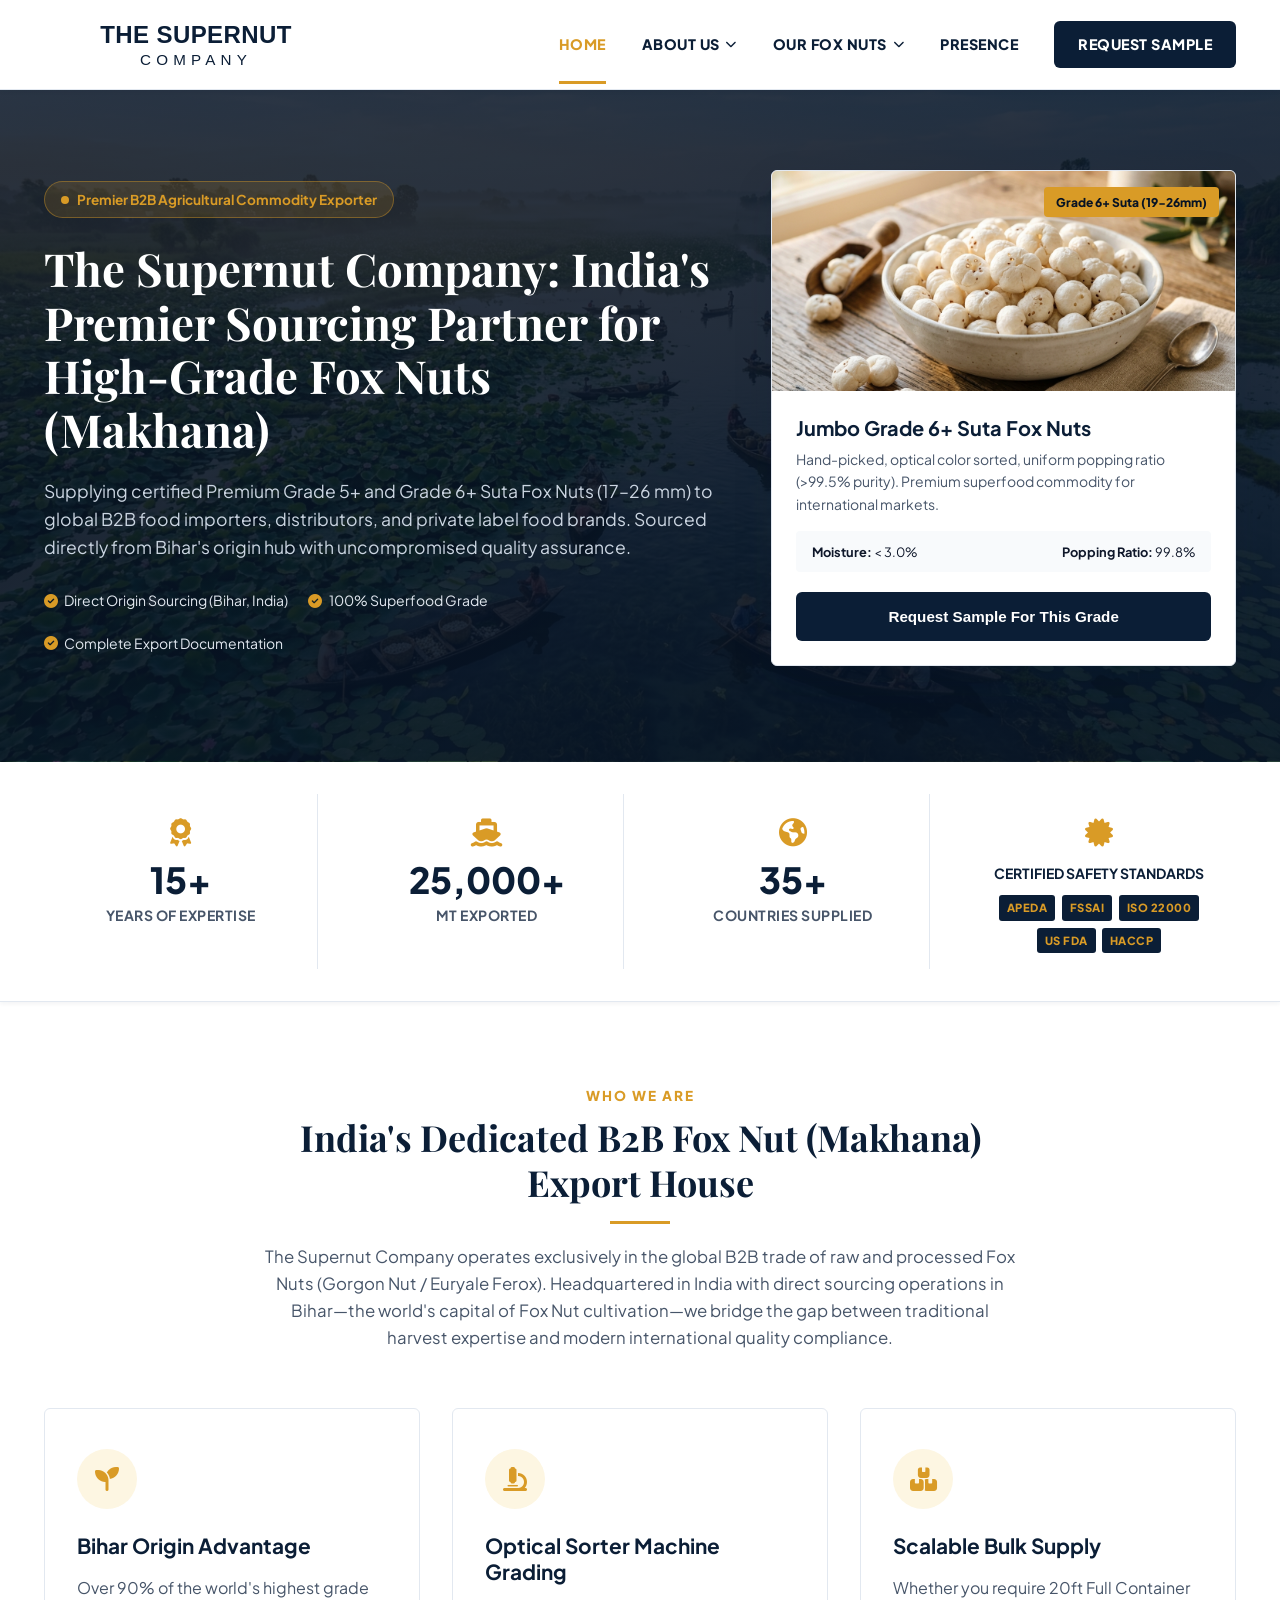
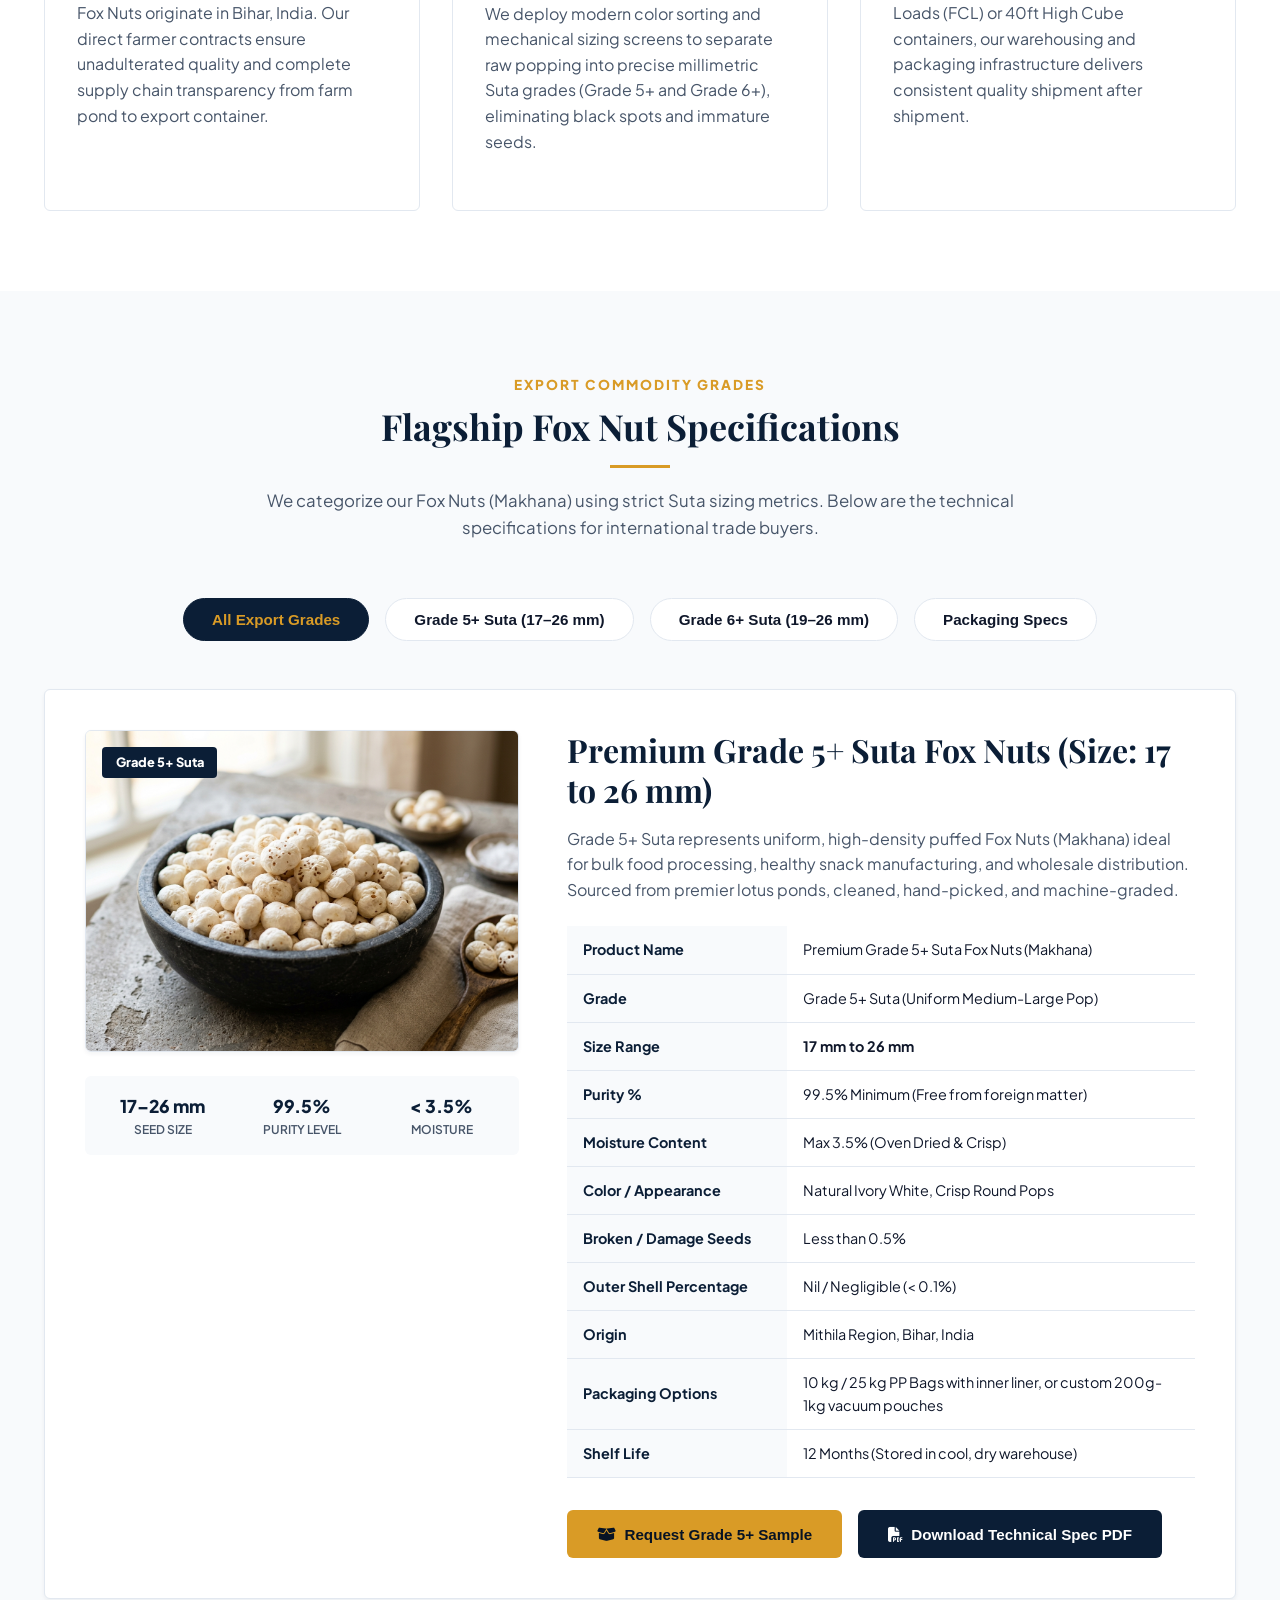
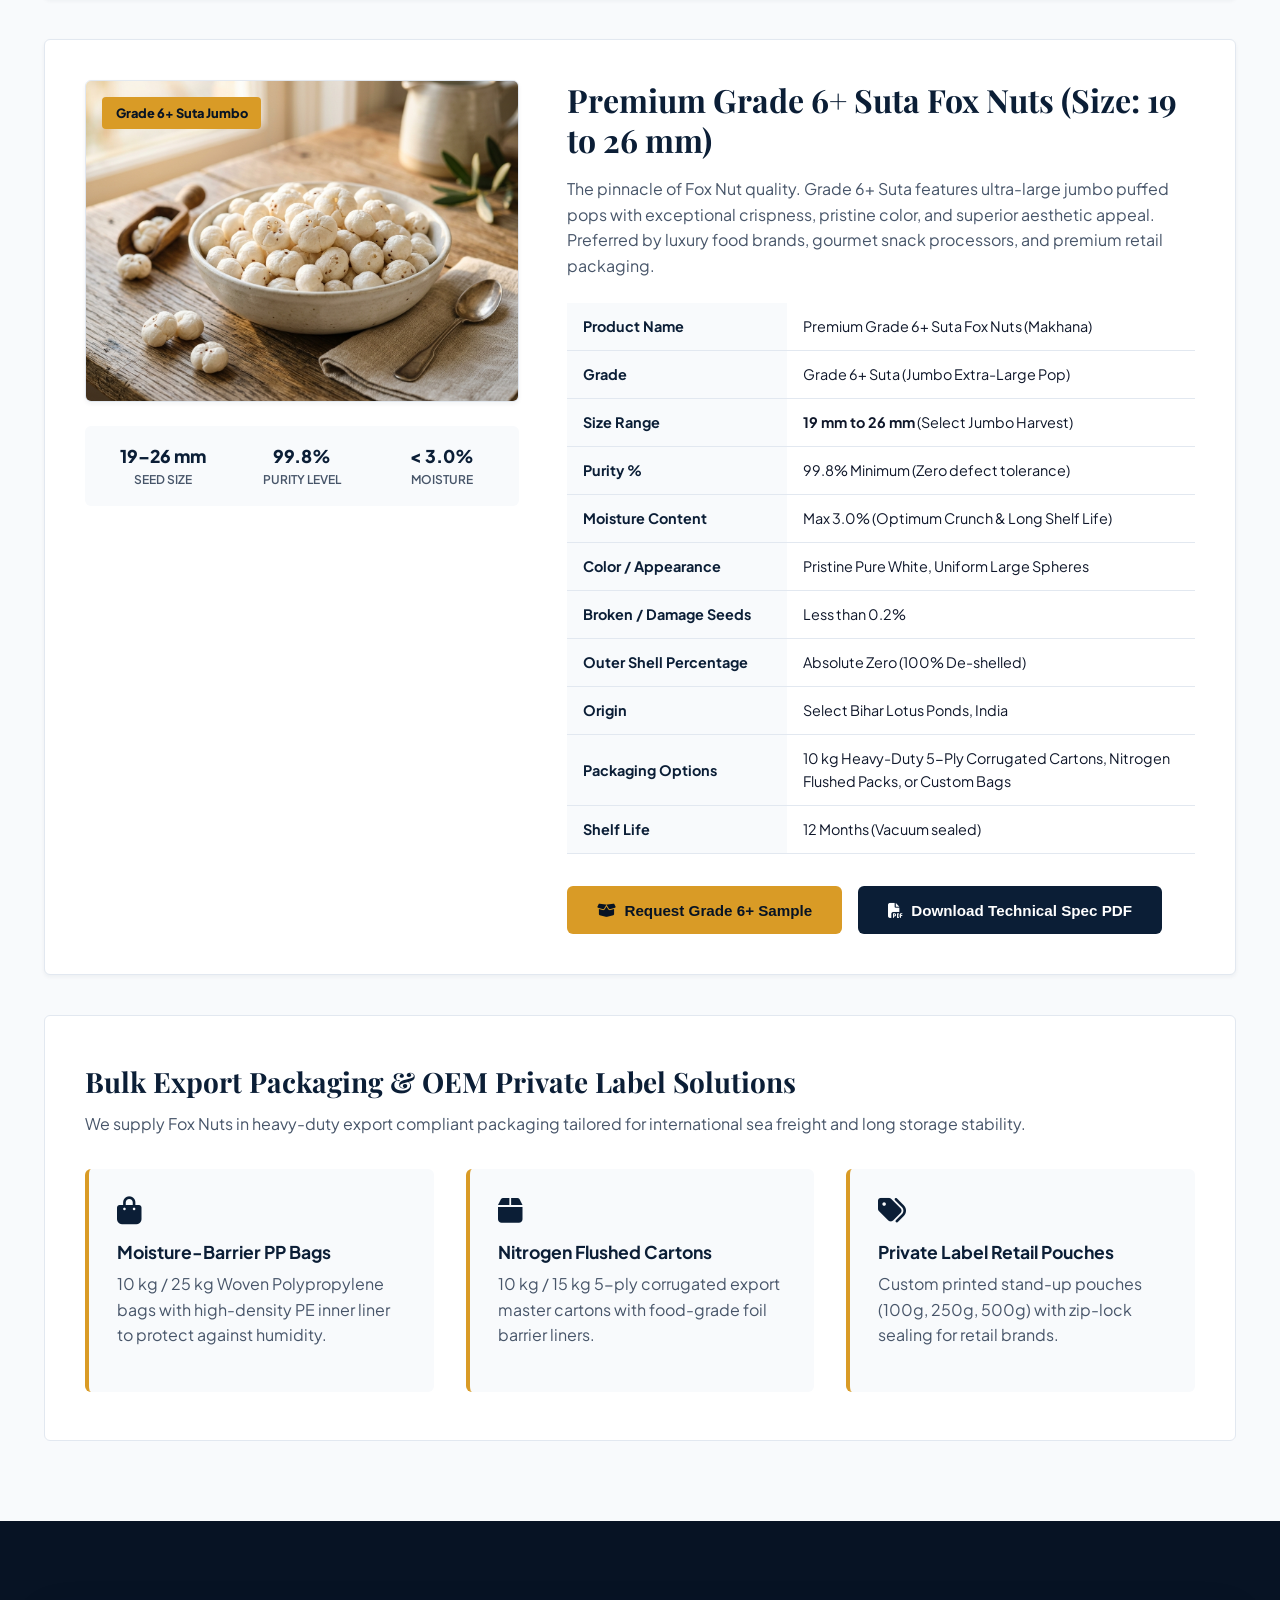
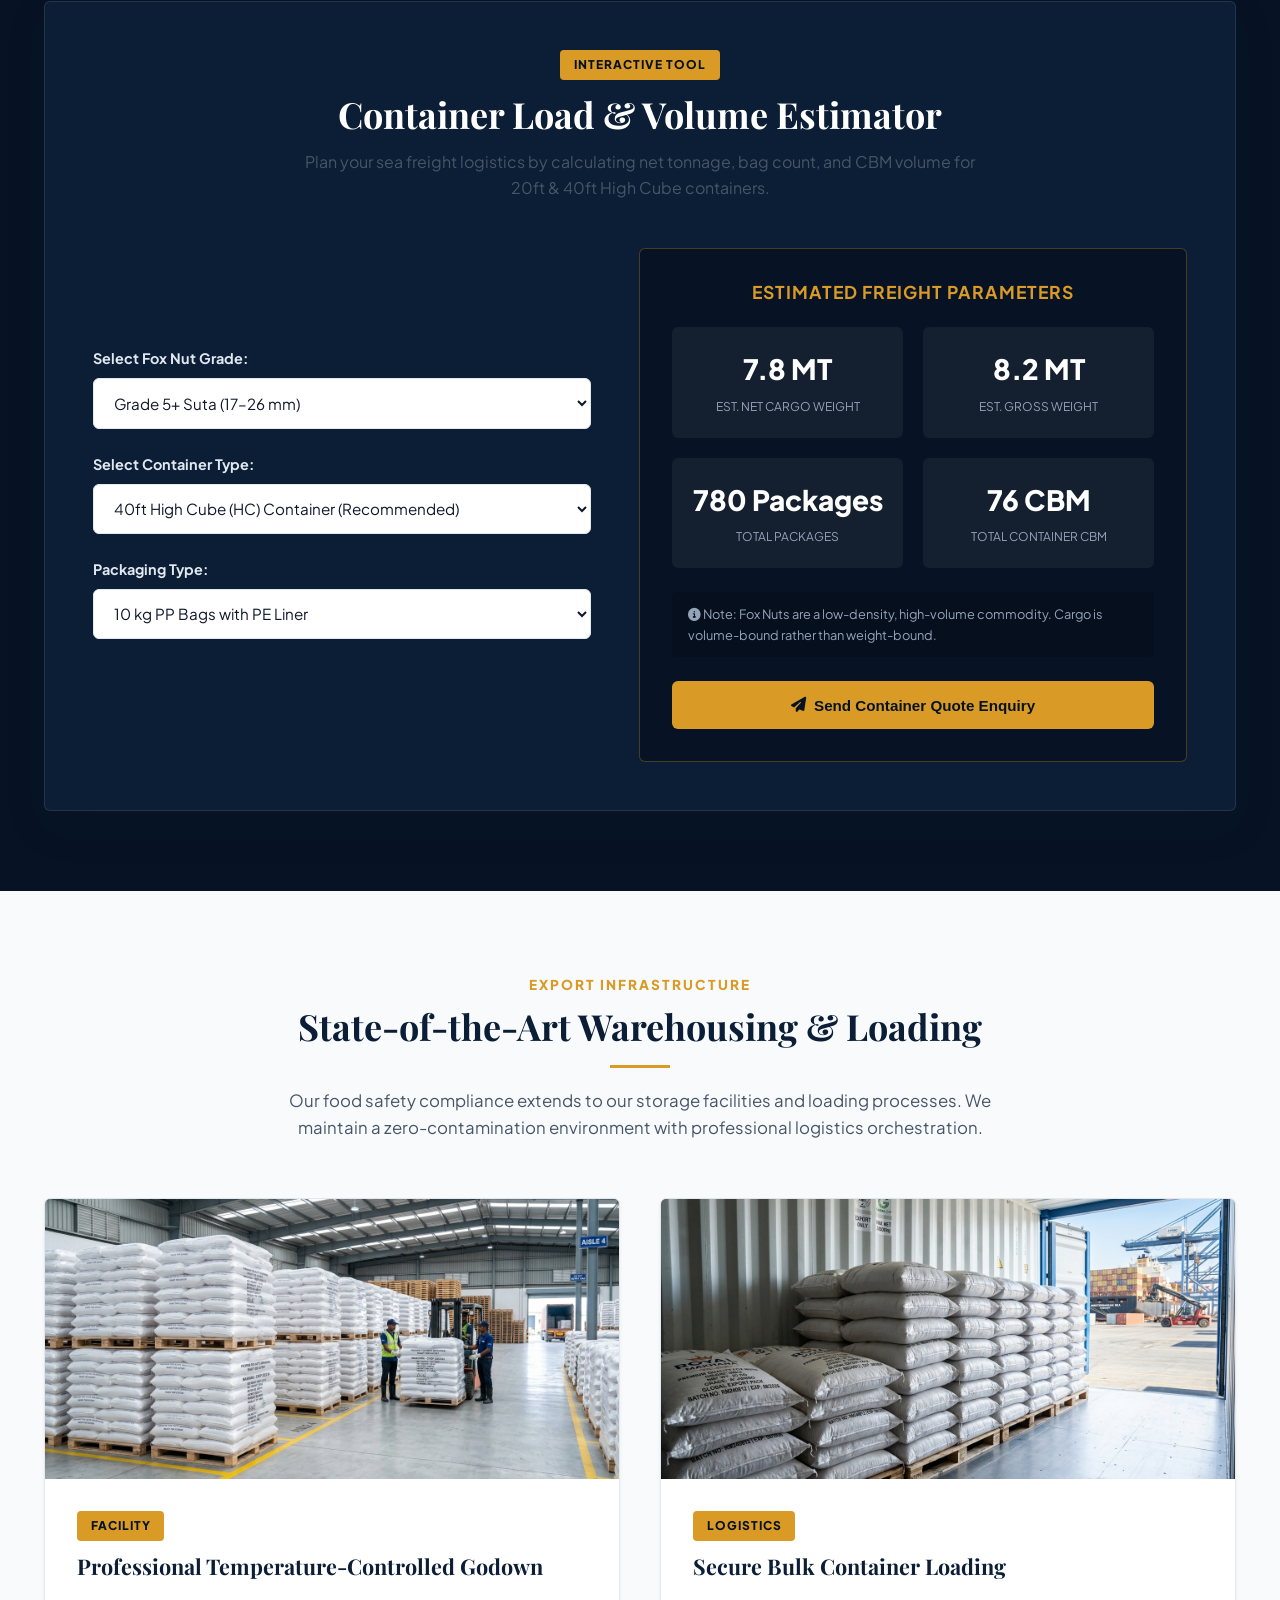
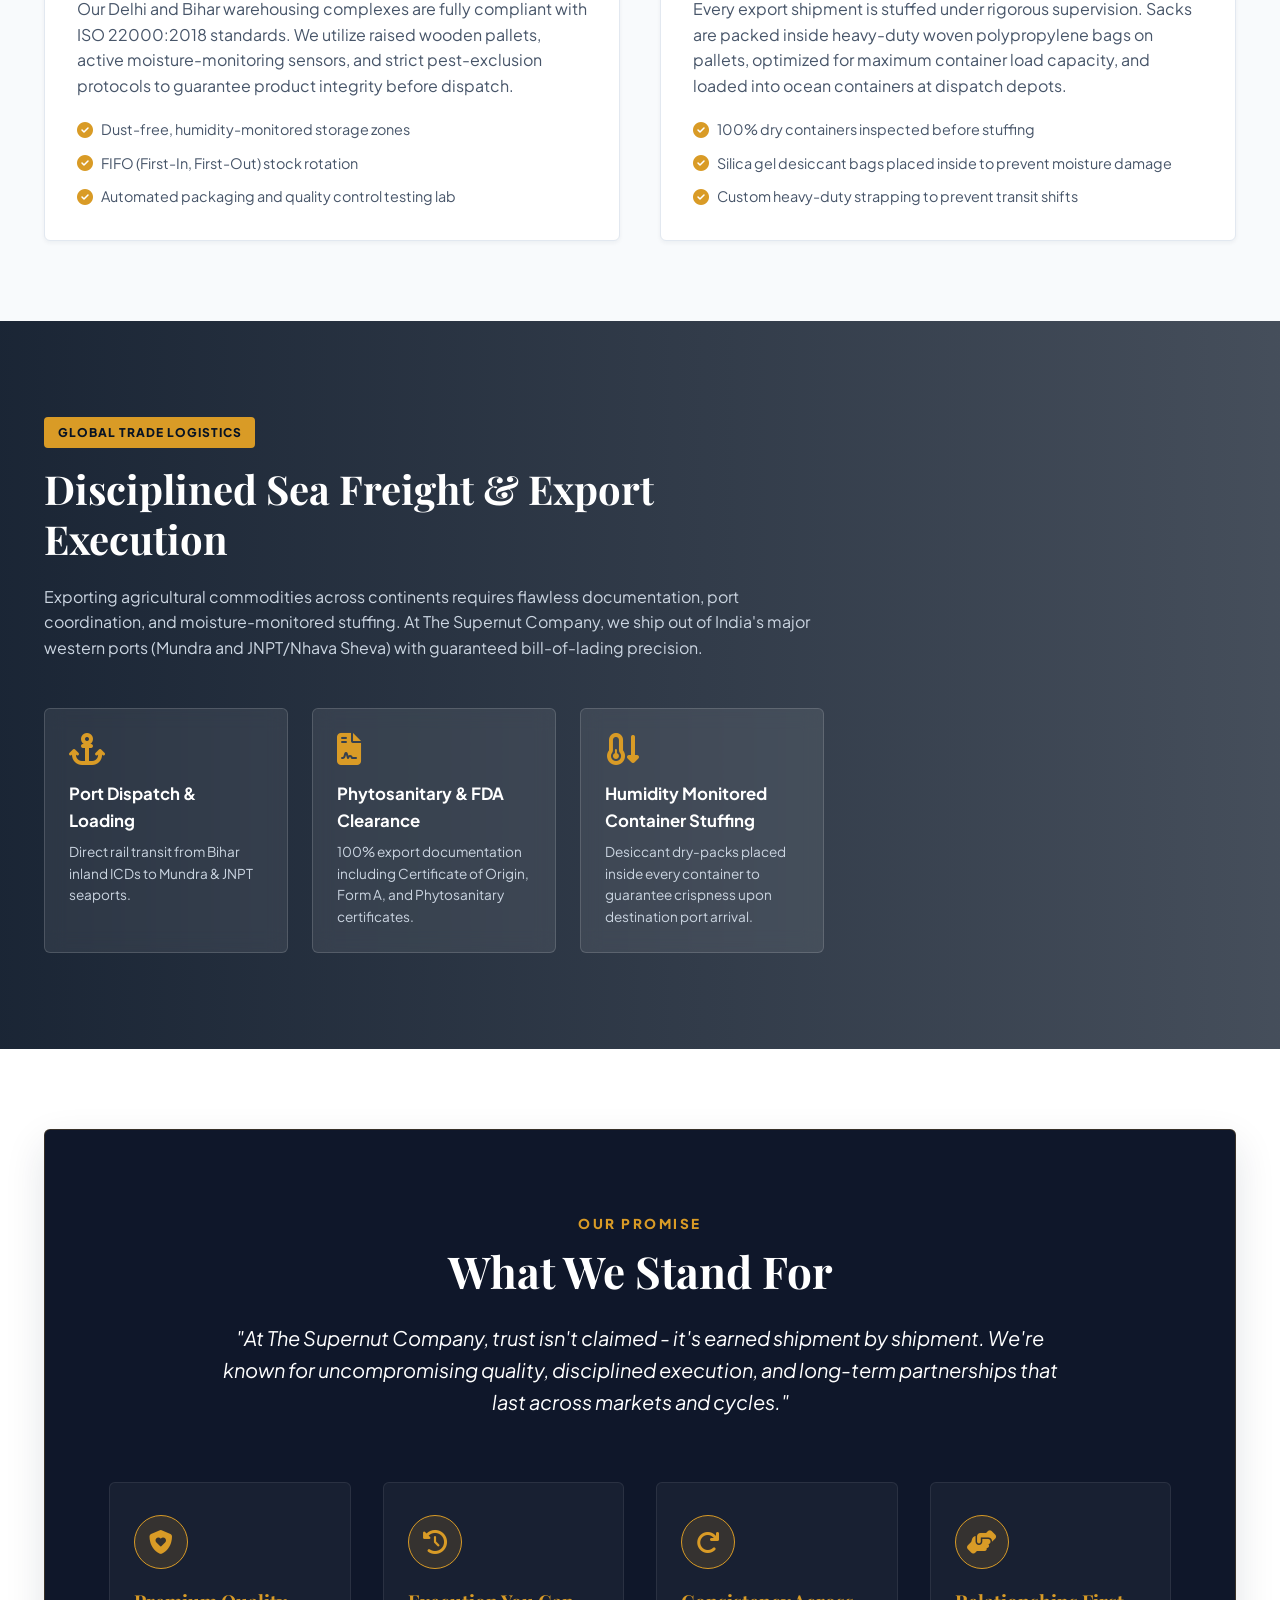
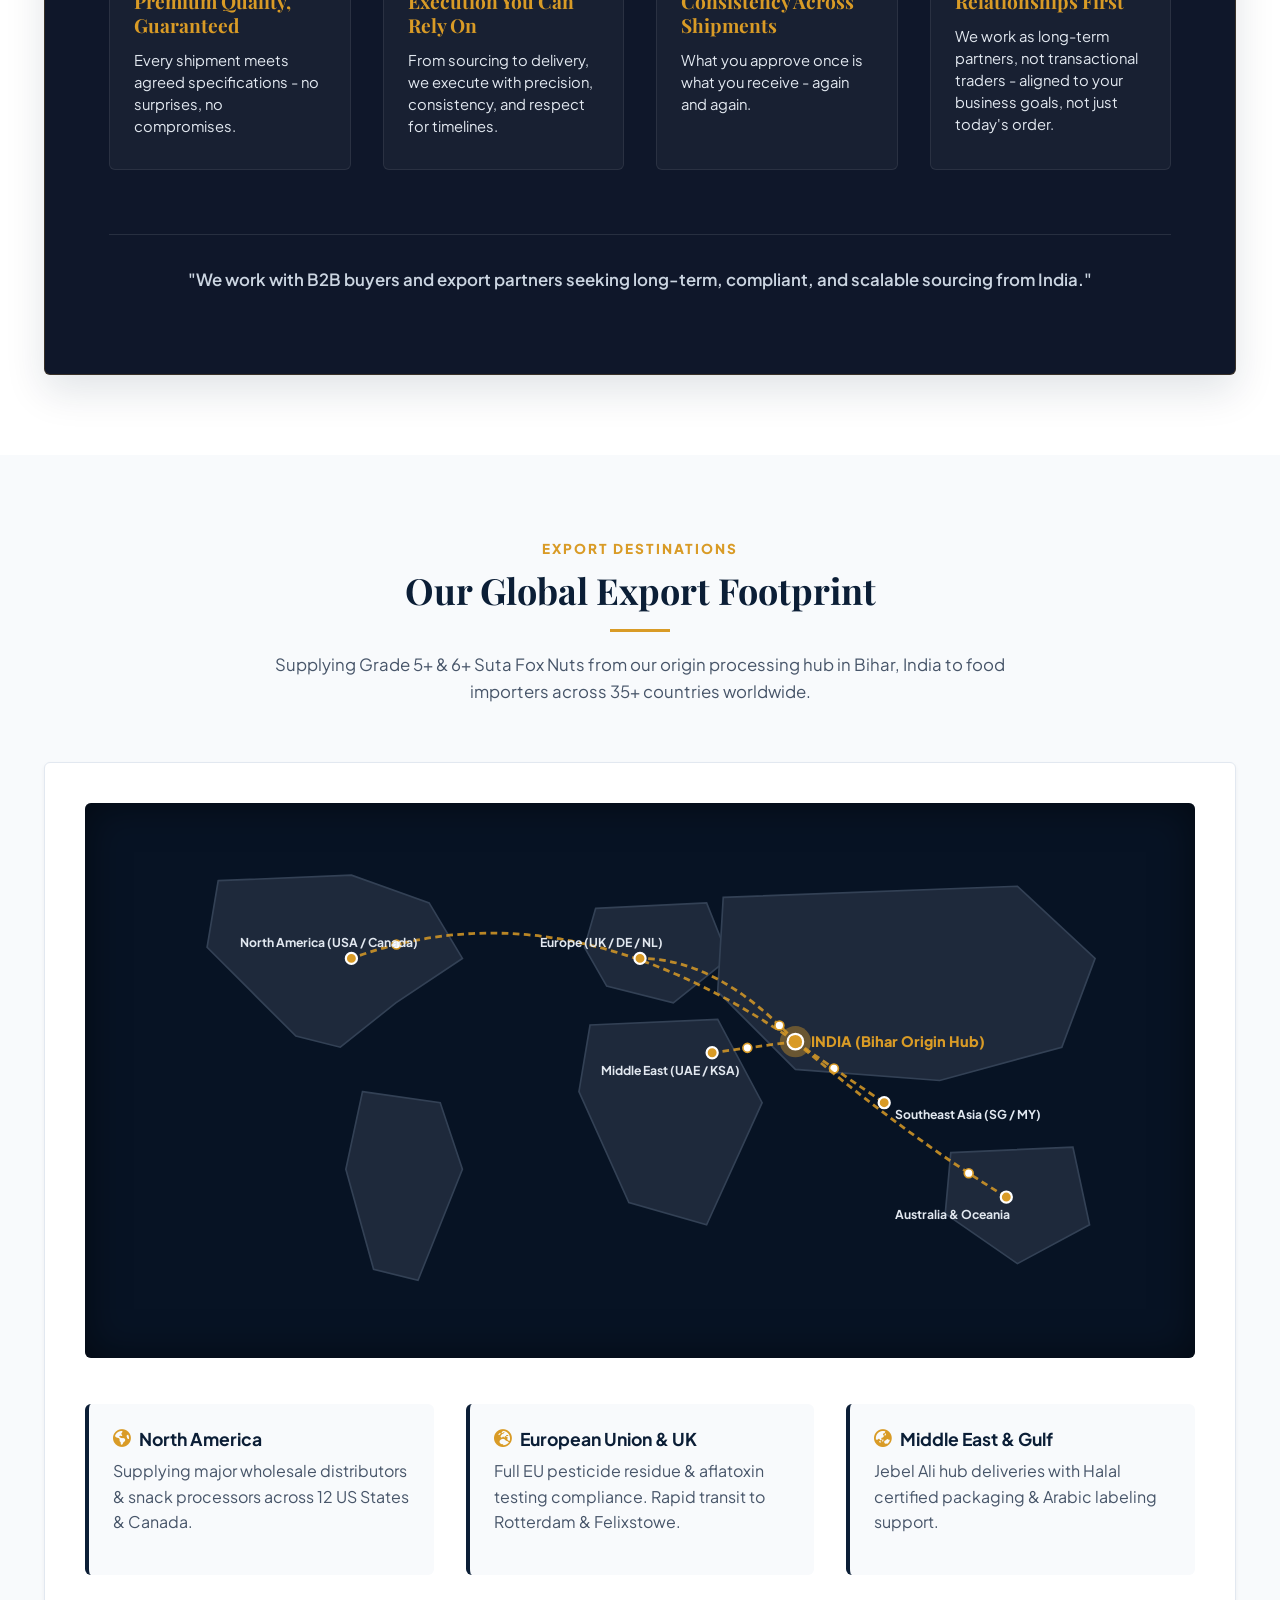
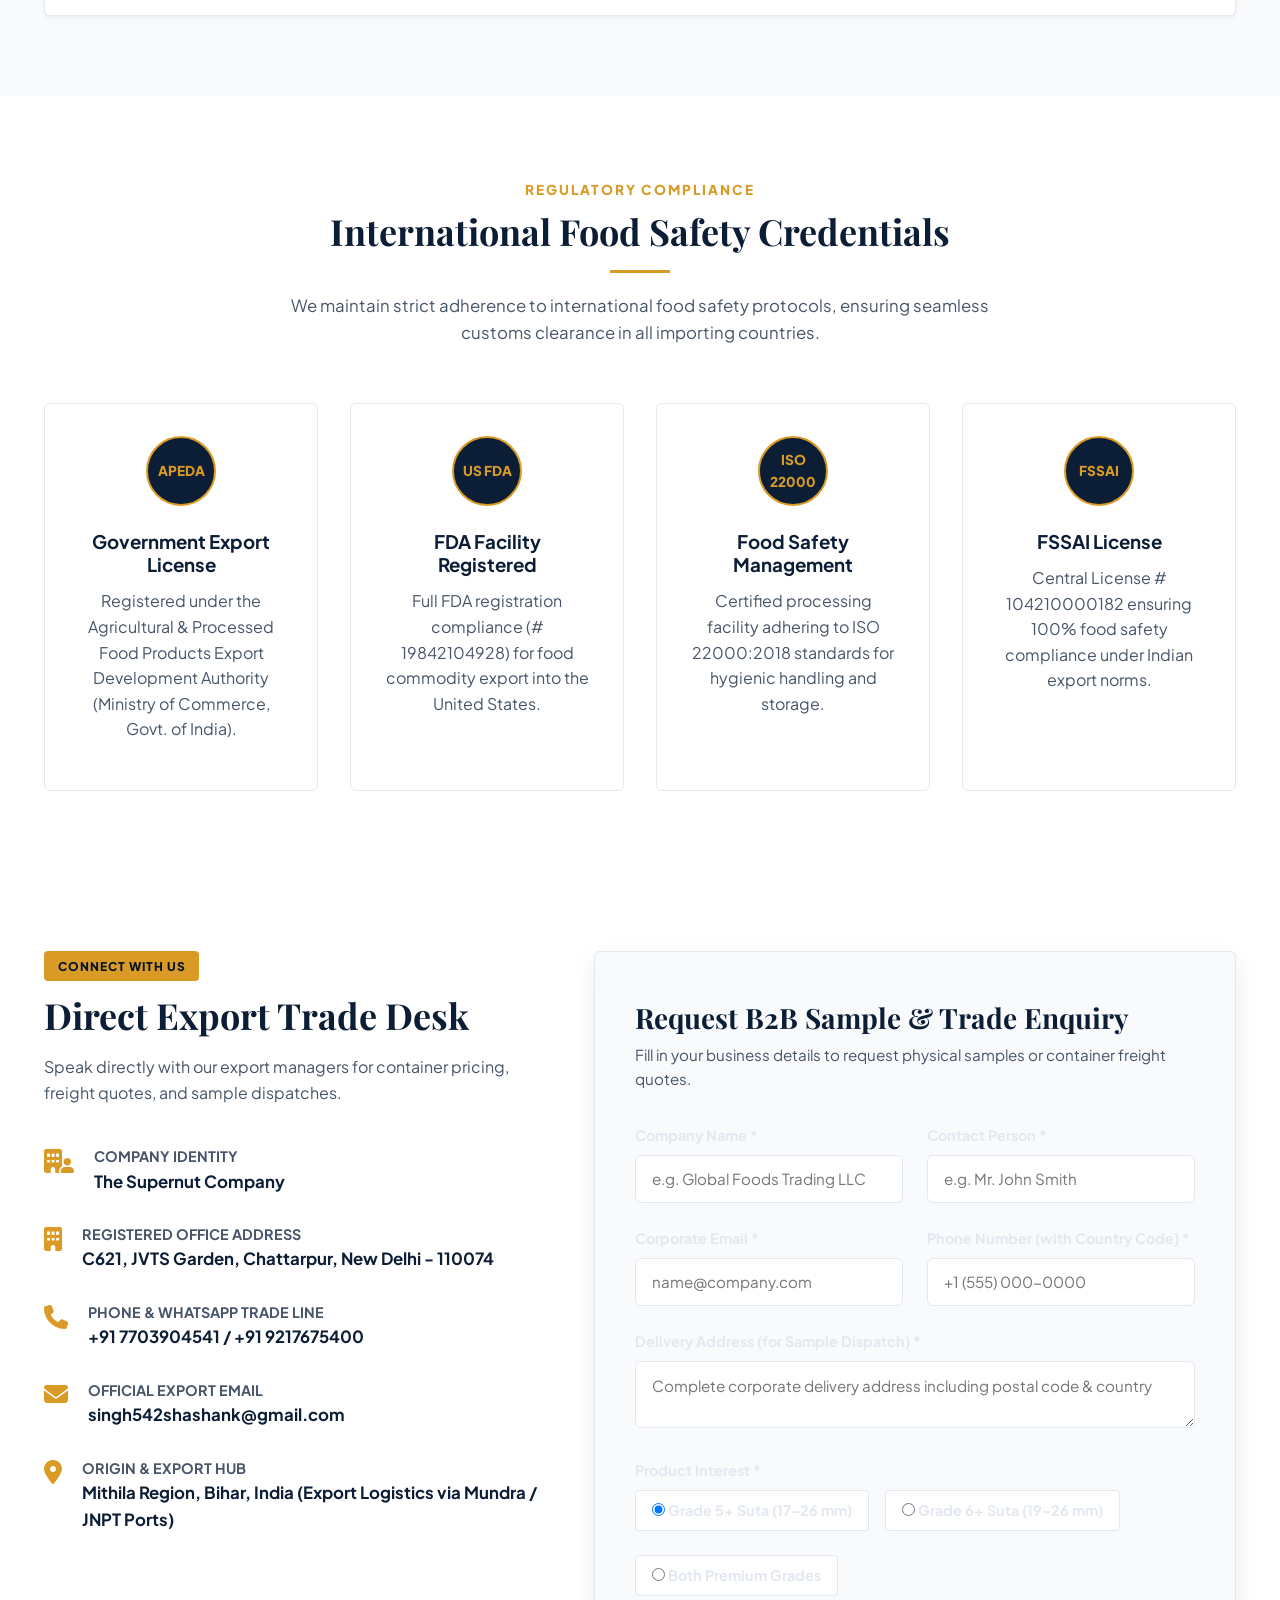
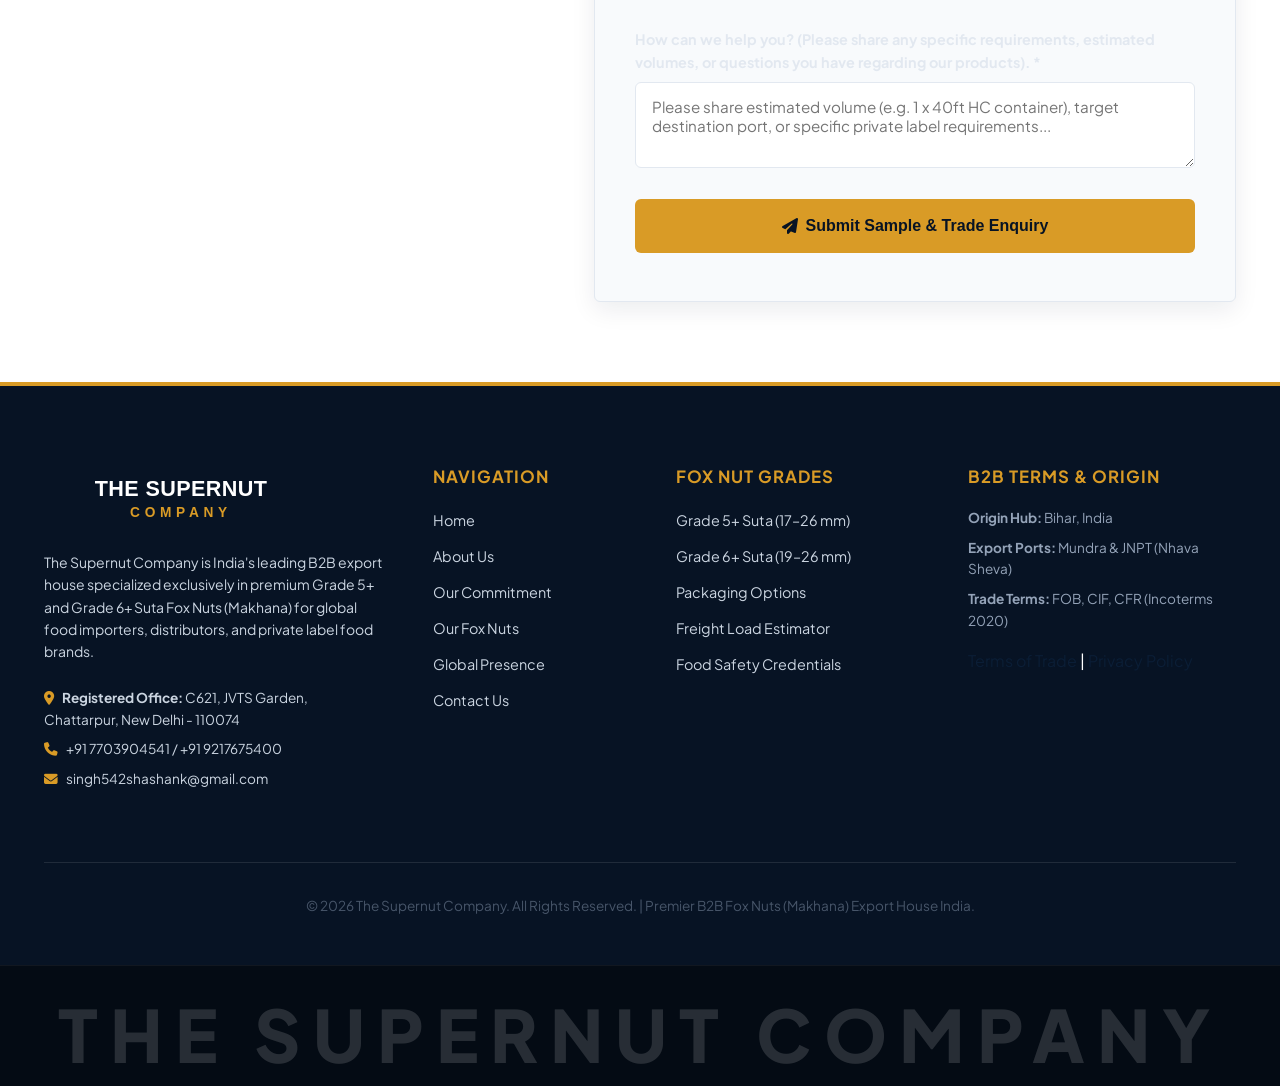
==== commit e69be5c2: "verify auto-sync deployment" ====
--- a/index.html
+++ b/index.html
@@ -6,7 +6,8 @@
   <title>The Supernut Company | India's Premier B2B Exporter of Fox Nuts (Makhana)</title>
   <meta name="description" content="The Supernut Company is India's leading B2B exporter of premium Grade 5+ and Grade 6+ Suta Fox Nuts (Makhana) sourced directly from Bihar. High purity, strict quality control, and reliable global container delivery.">
   <meta name="keywords" content="Fox Nuts, Makhana Exporter, Grade 5+ Suta Fox Nuts, Grade 6+ Suta Fox Nuts, Indian Makhana Wholesale, B2B Food Importers, Bulk Lotus Seeds">
-  
+    
+  <!-- verification comment: github automation test 2026 -->
   <!-- Google Fonts: Playfair Display (Serif) & Plus Jakarta Sans (Sans-Serif) -->
   <link rel="preconnect" href="https://fonts.googleapis.com">
   <link rel="preconnect" href="https://fonts.gstatic.com" crossorigin>
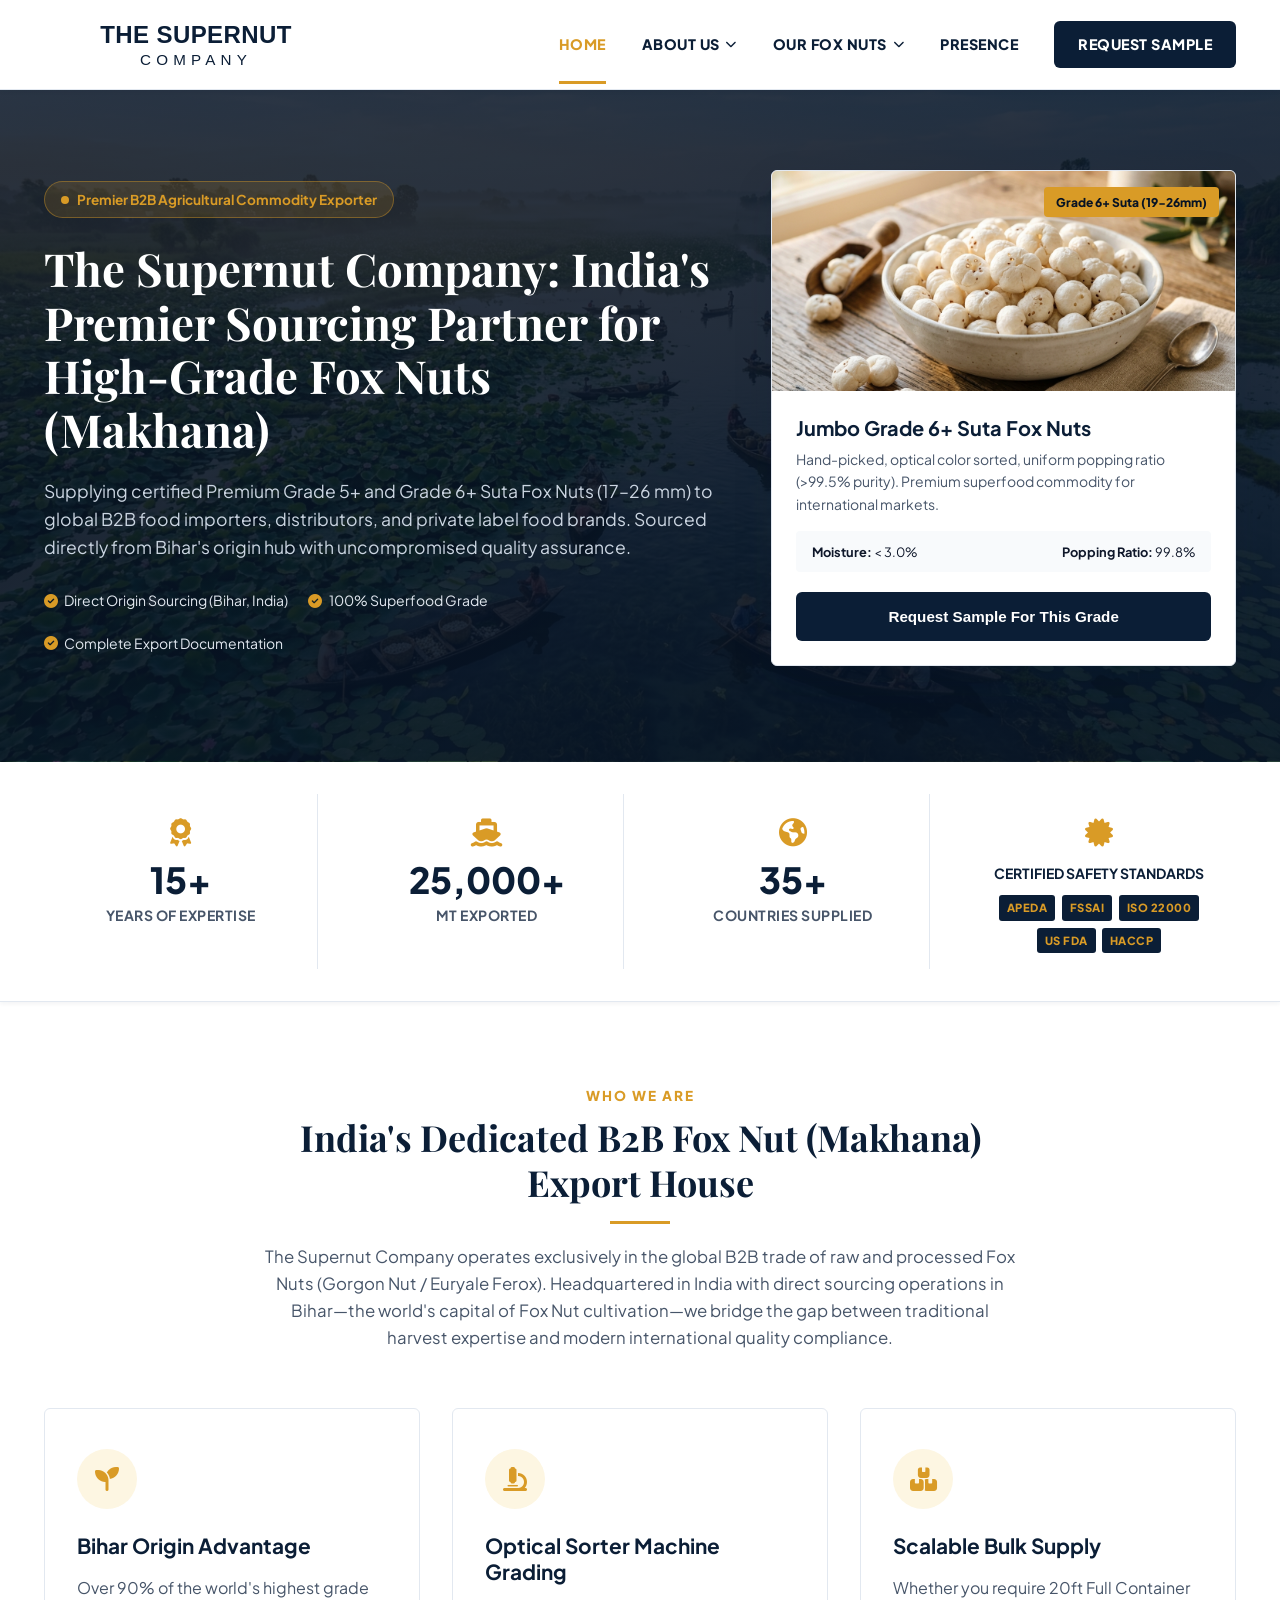
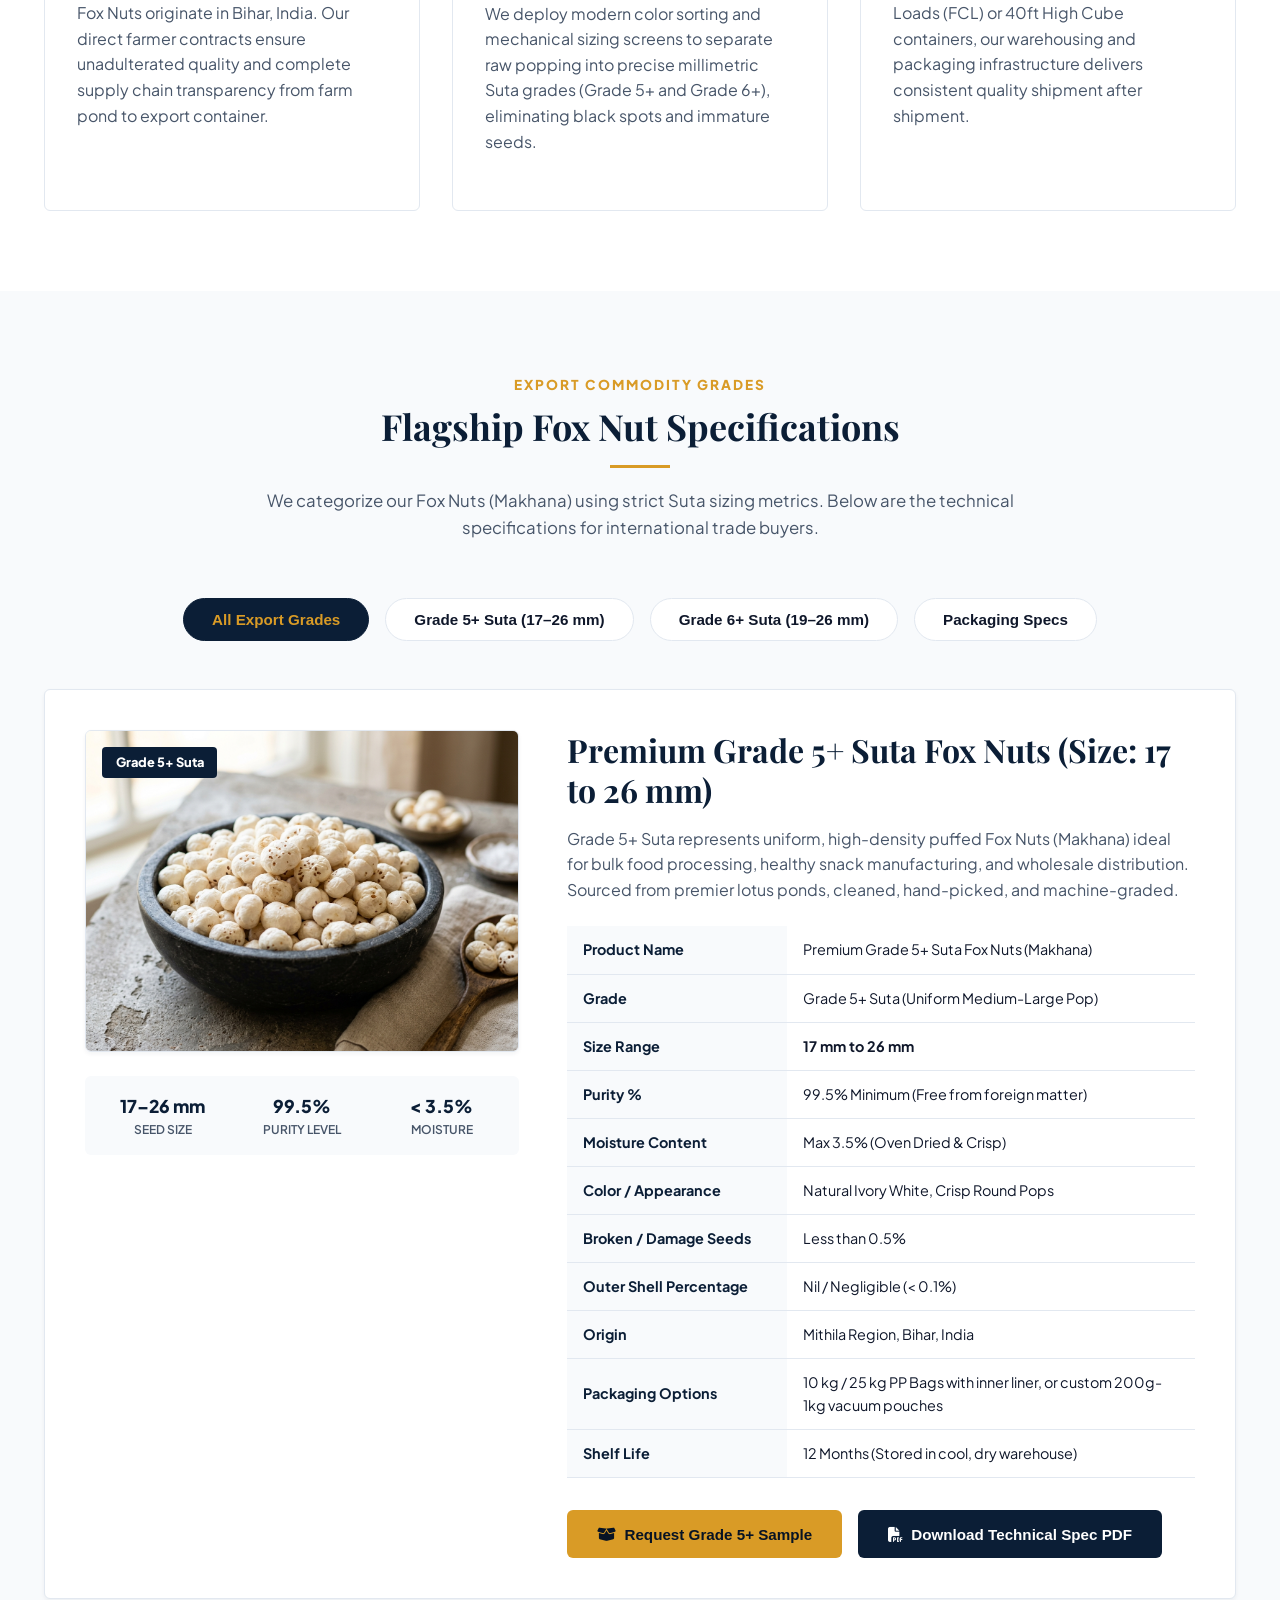
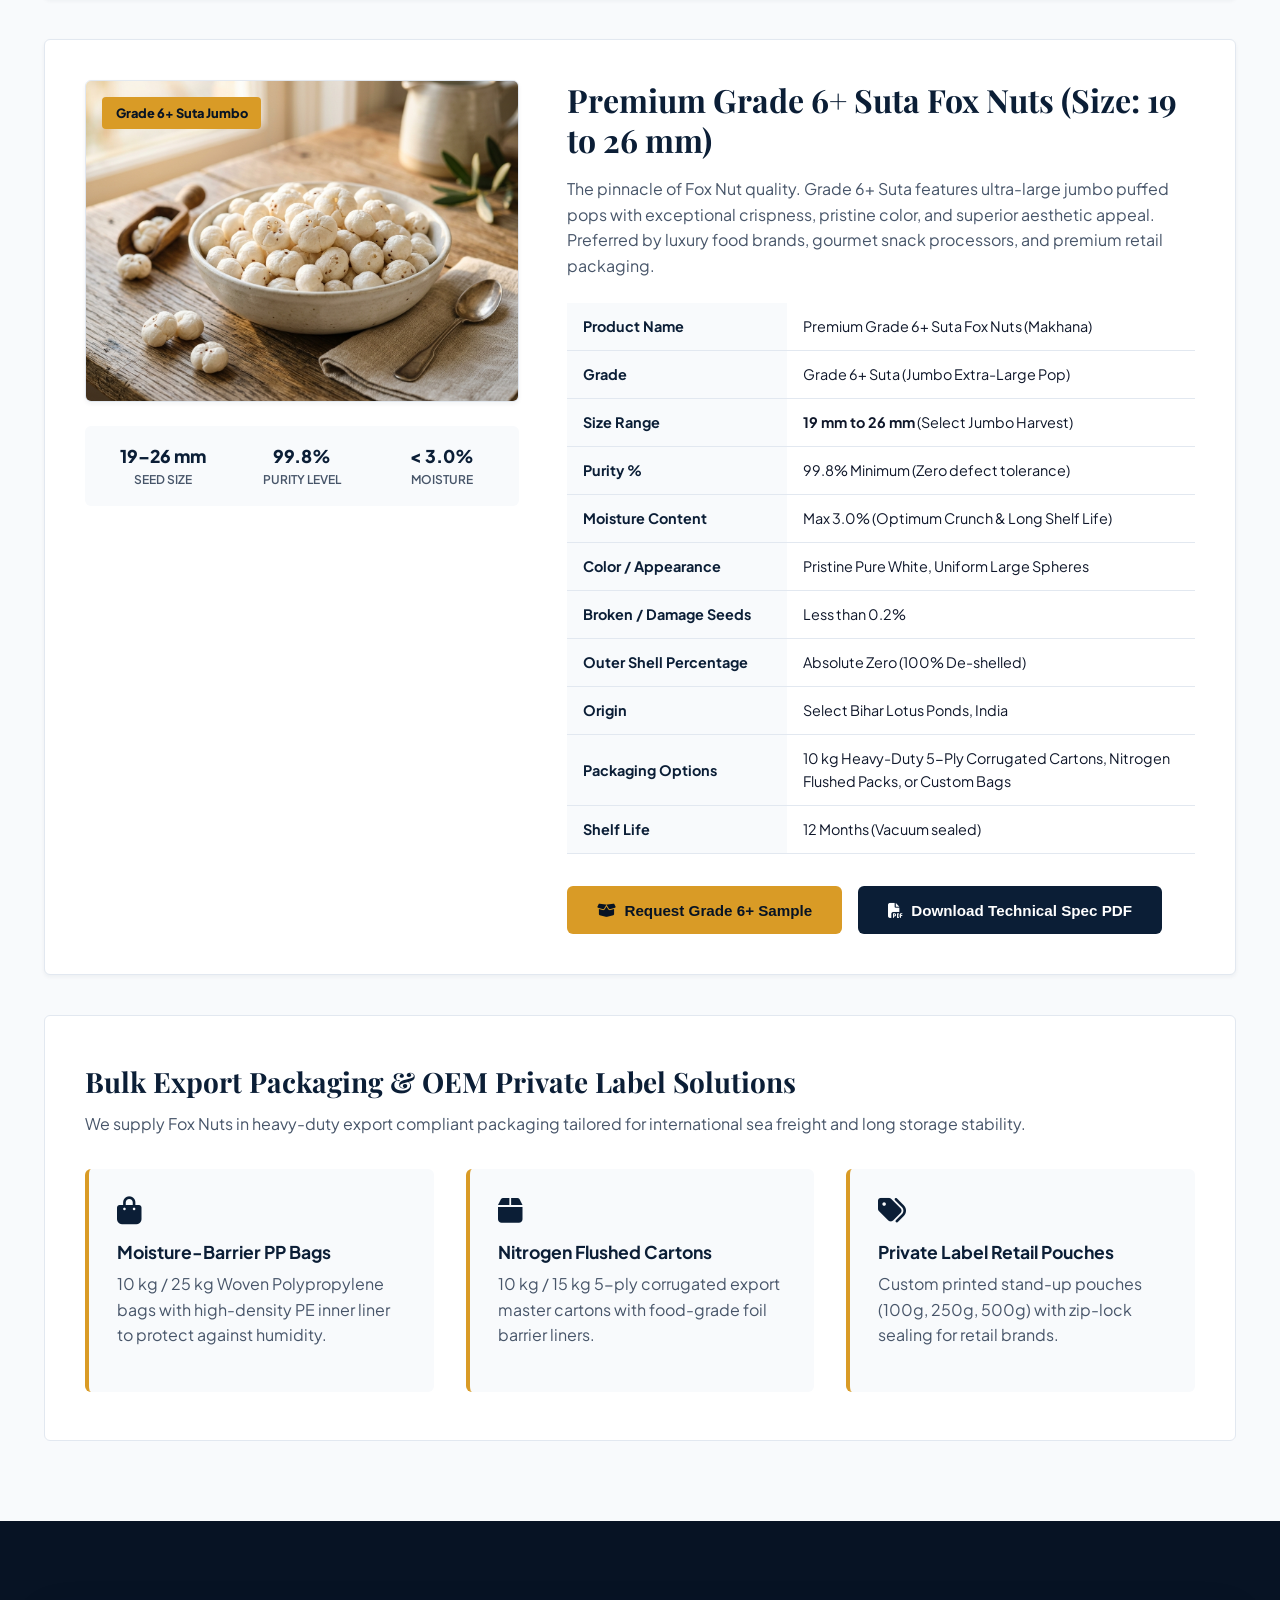
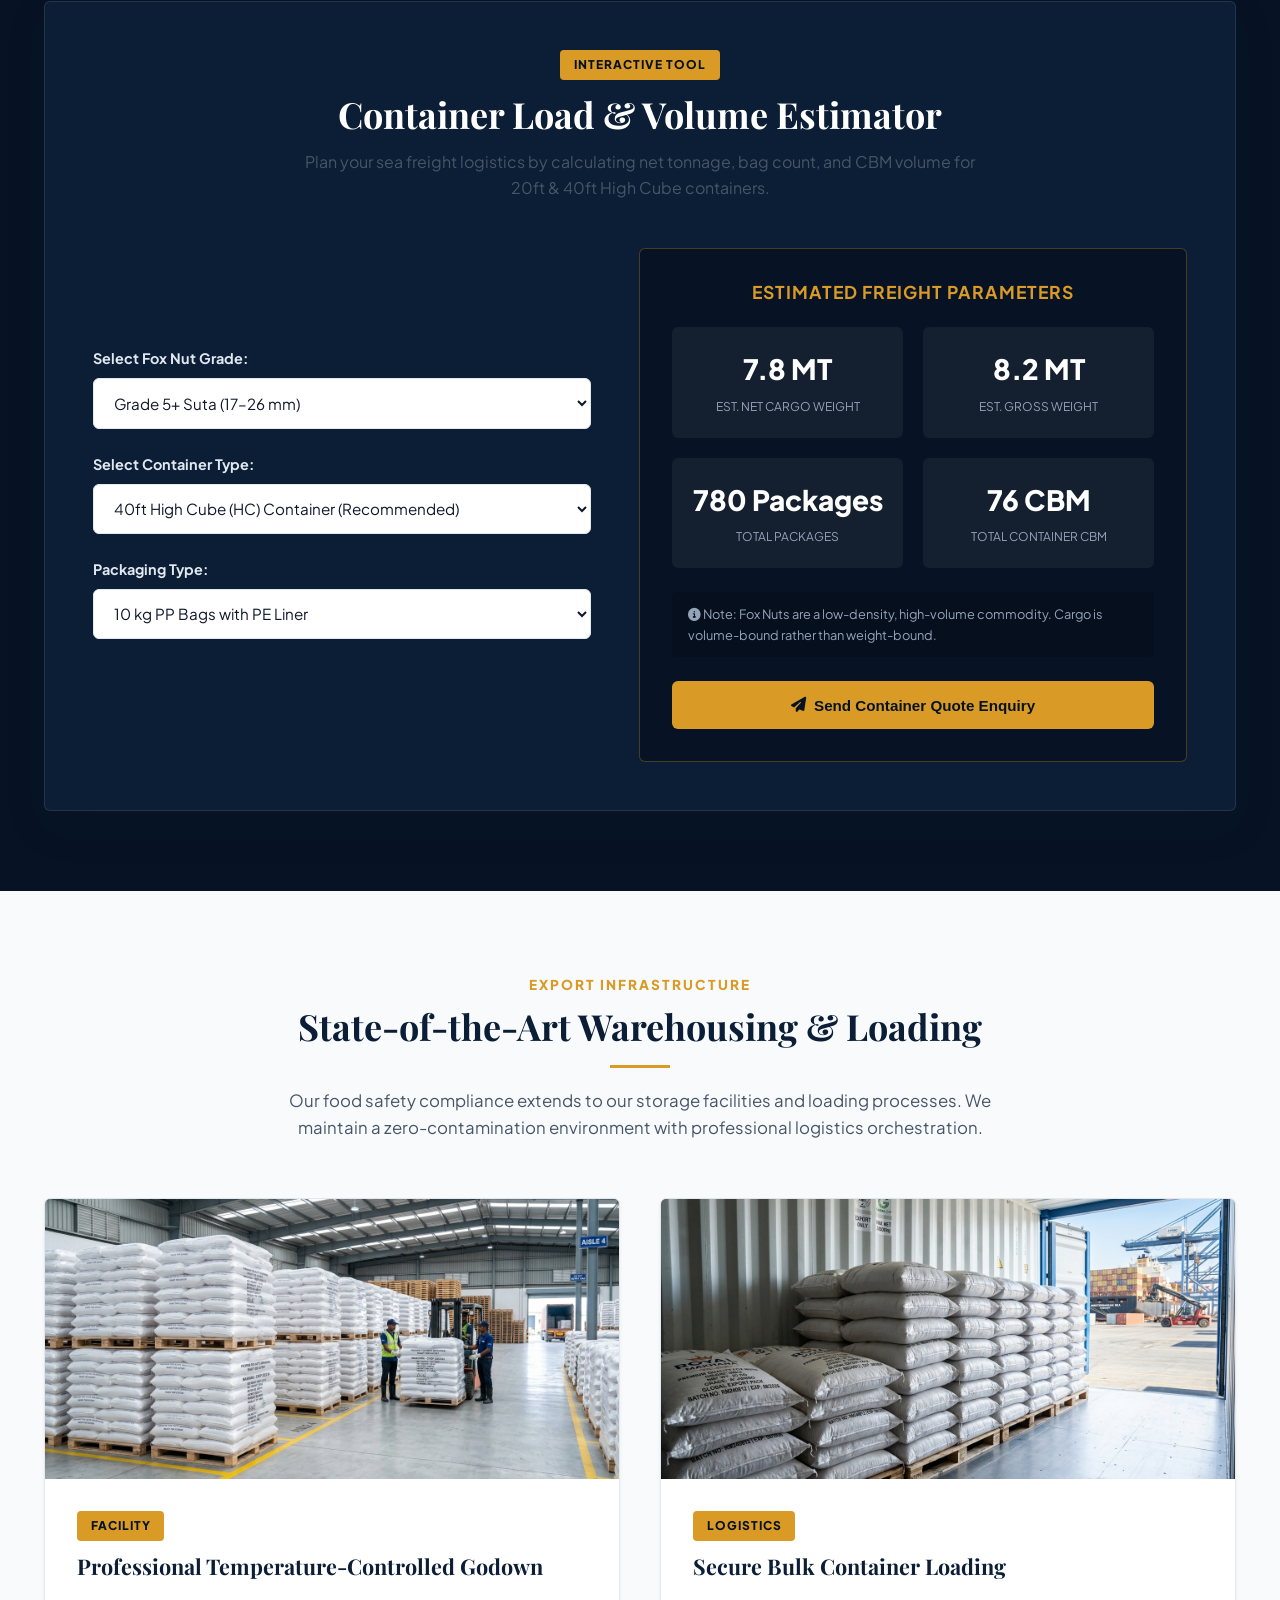
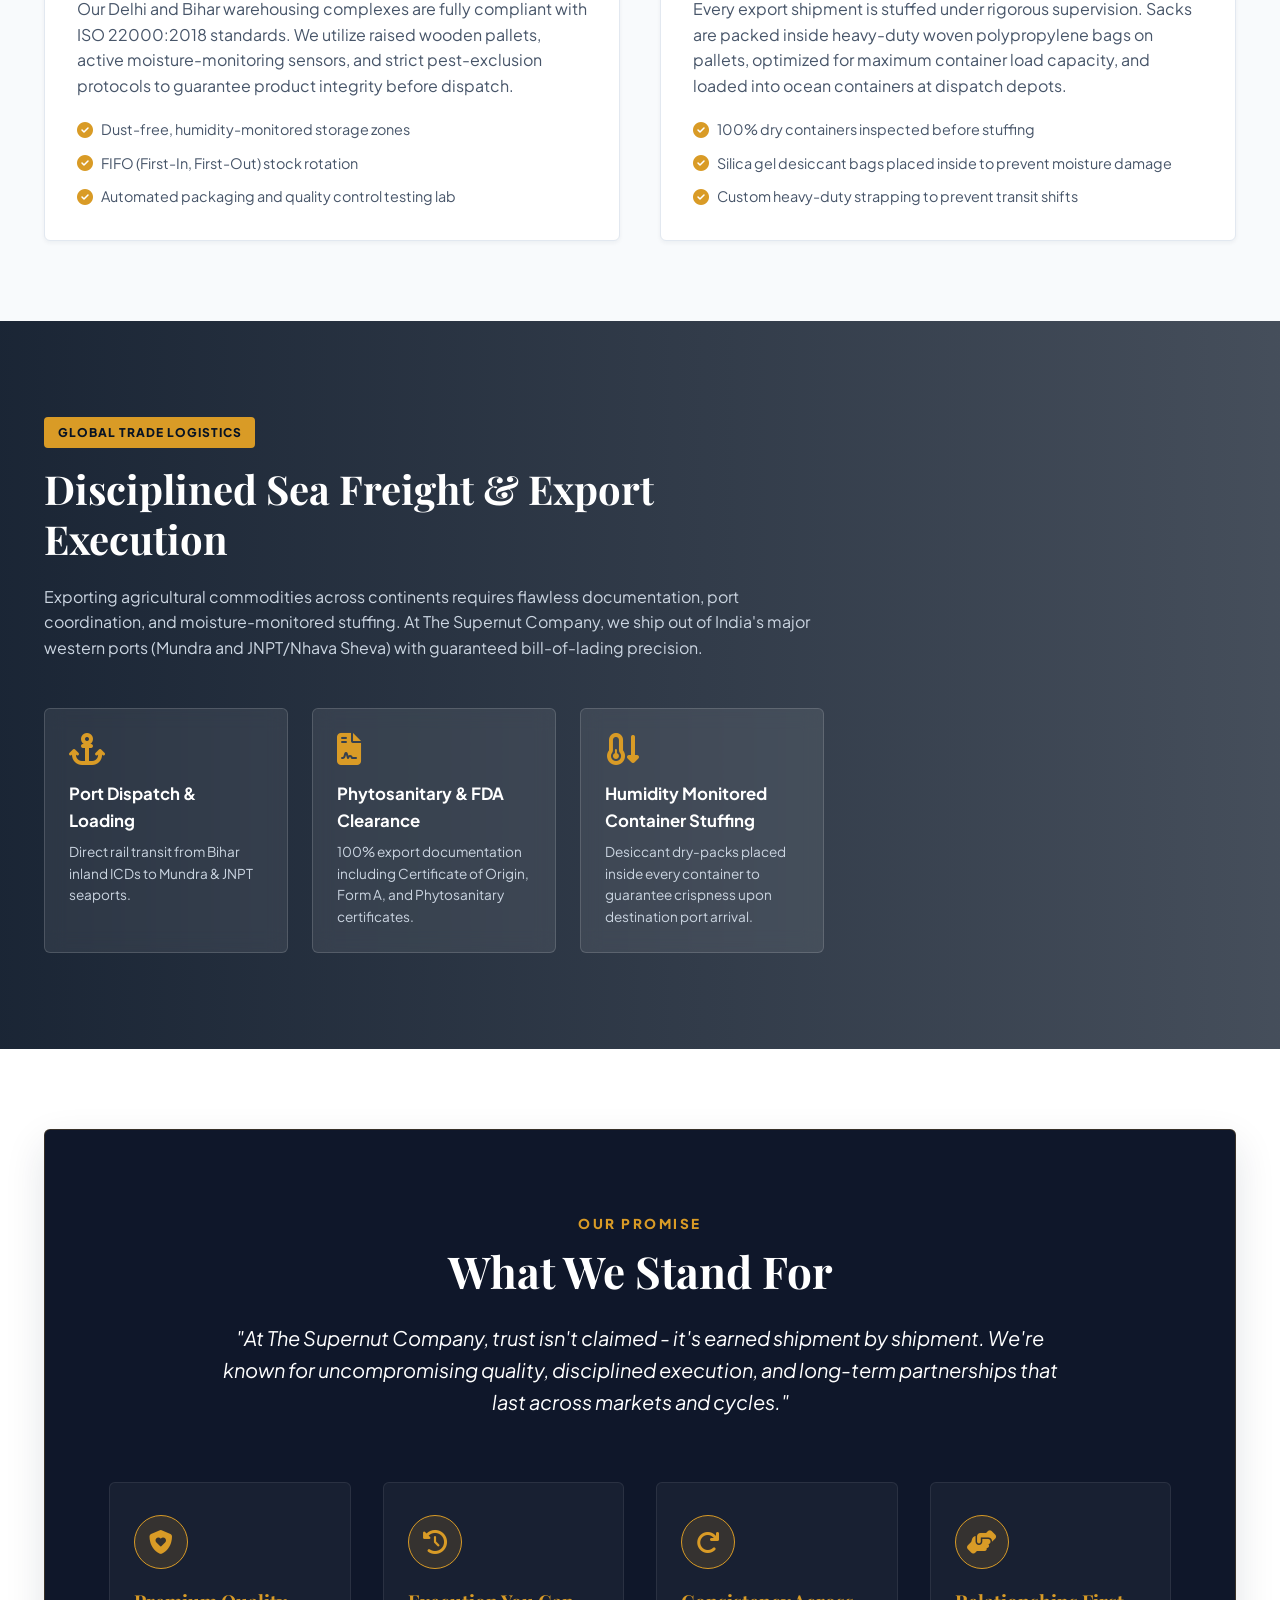
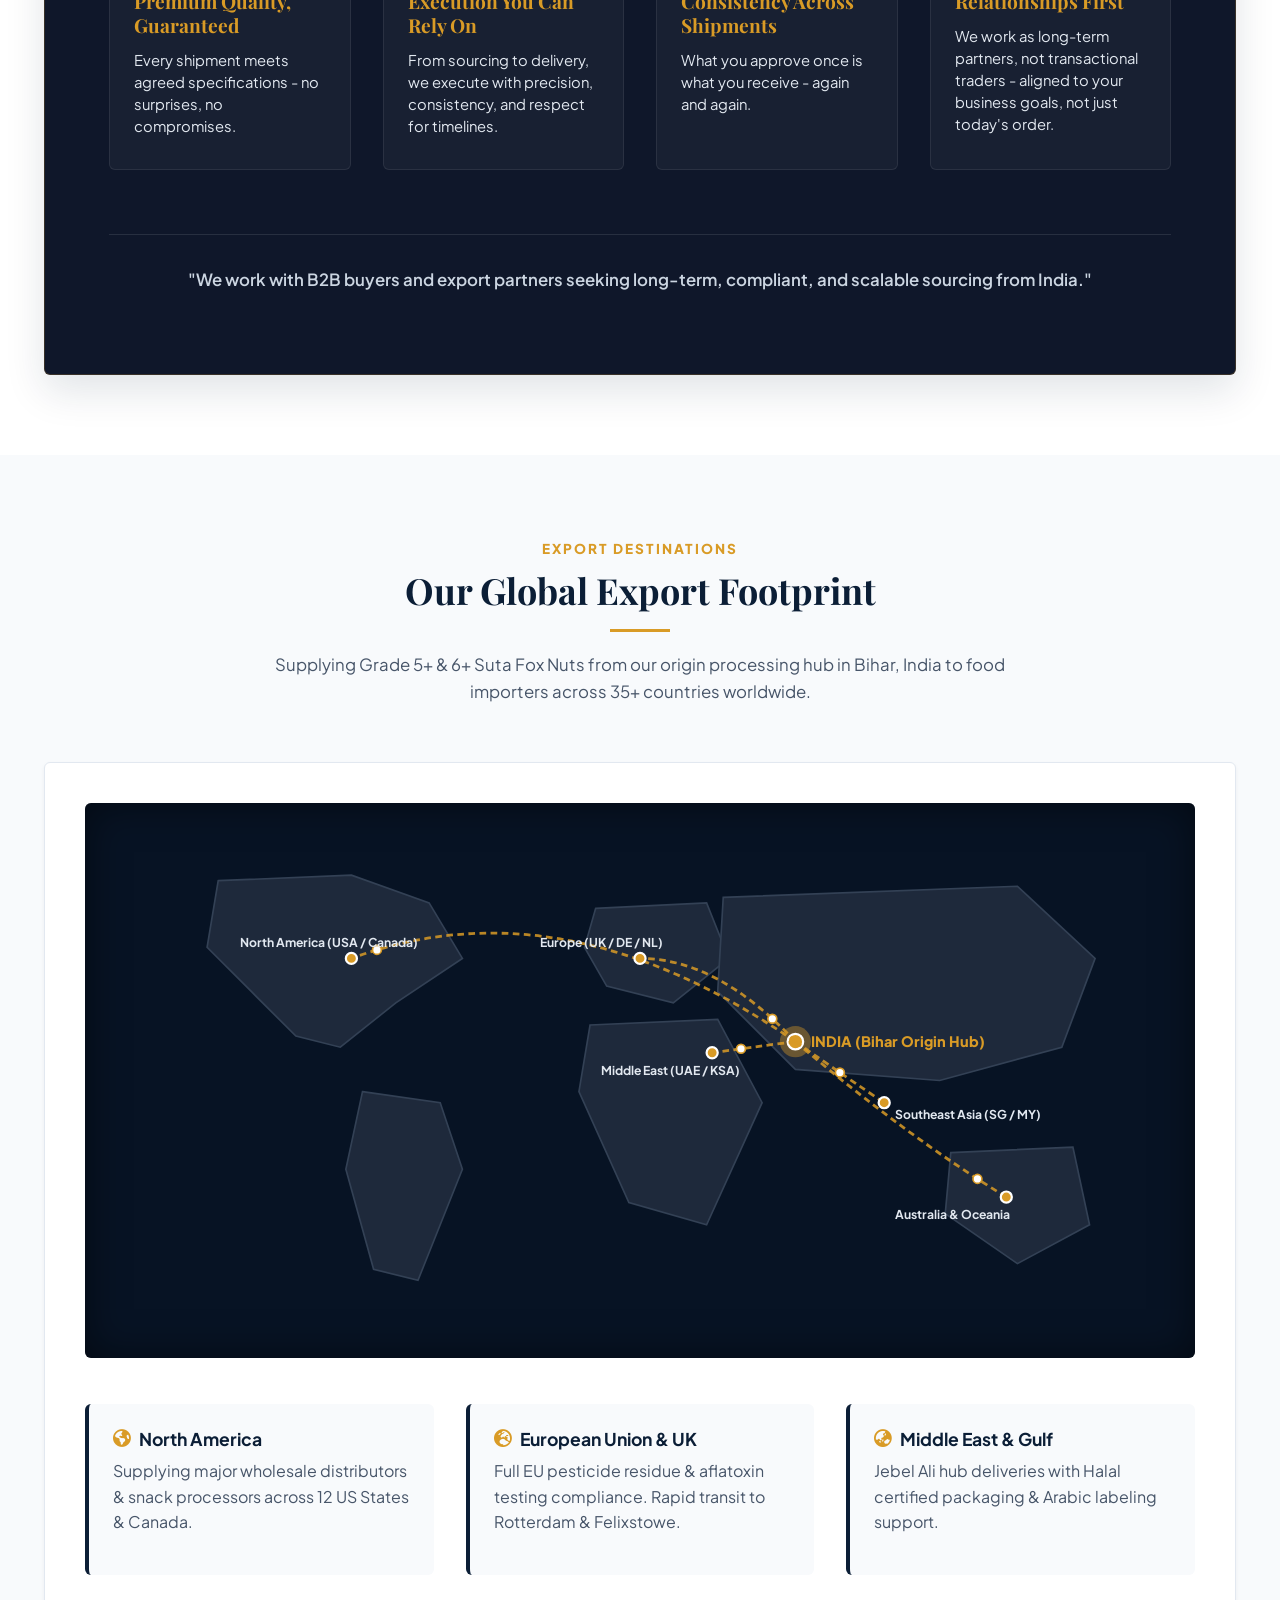
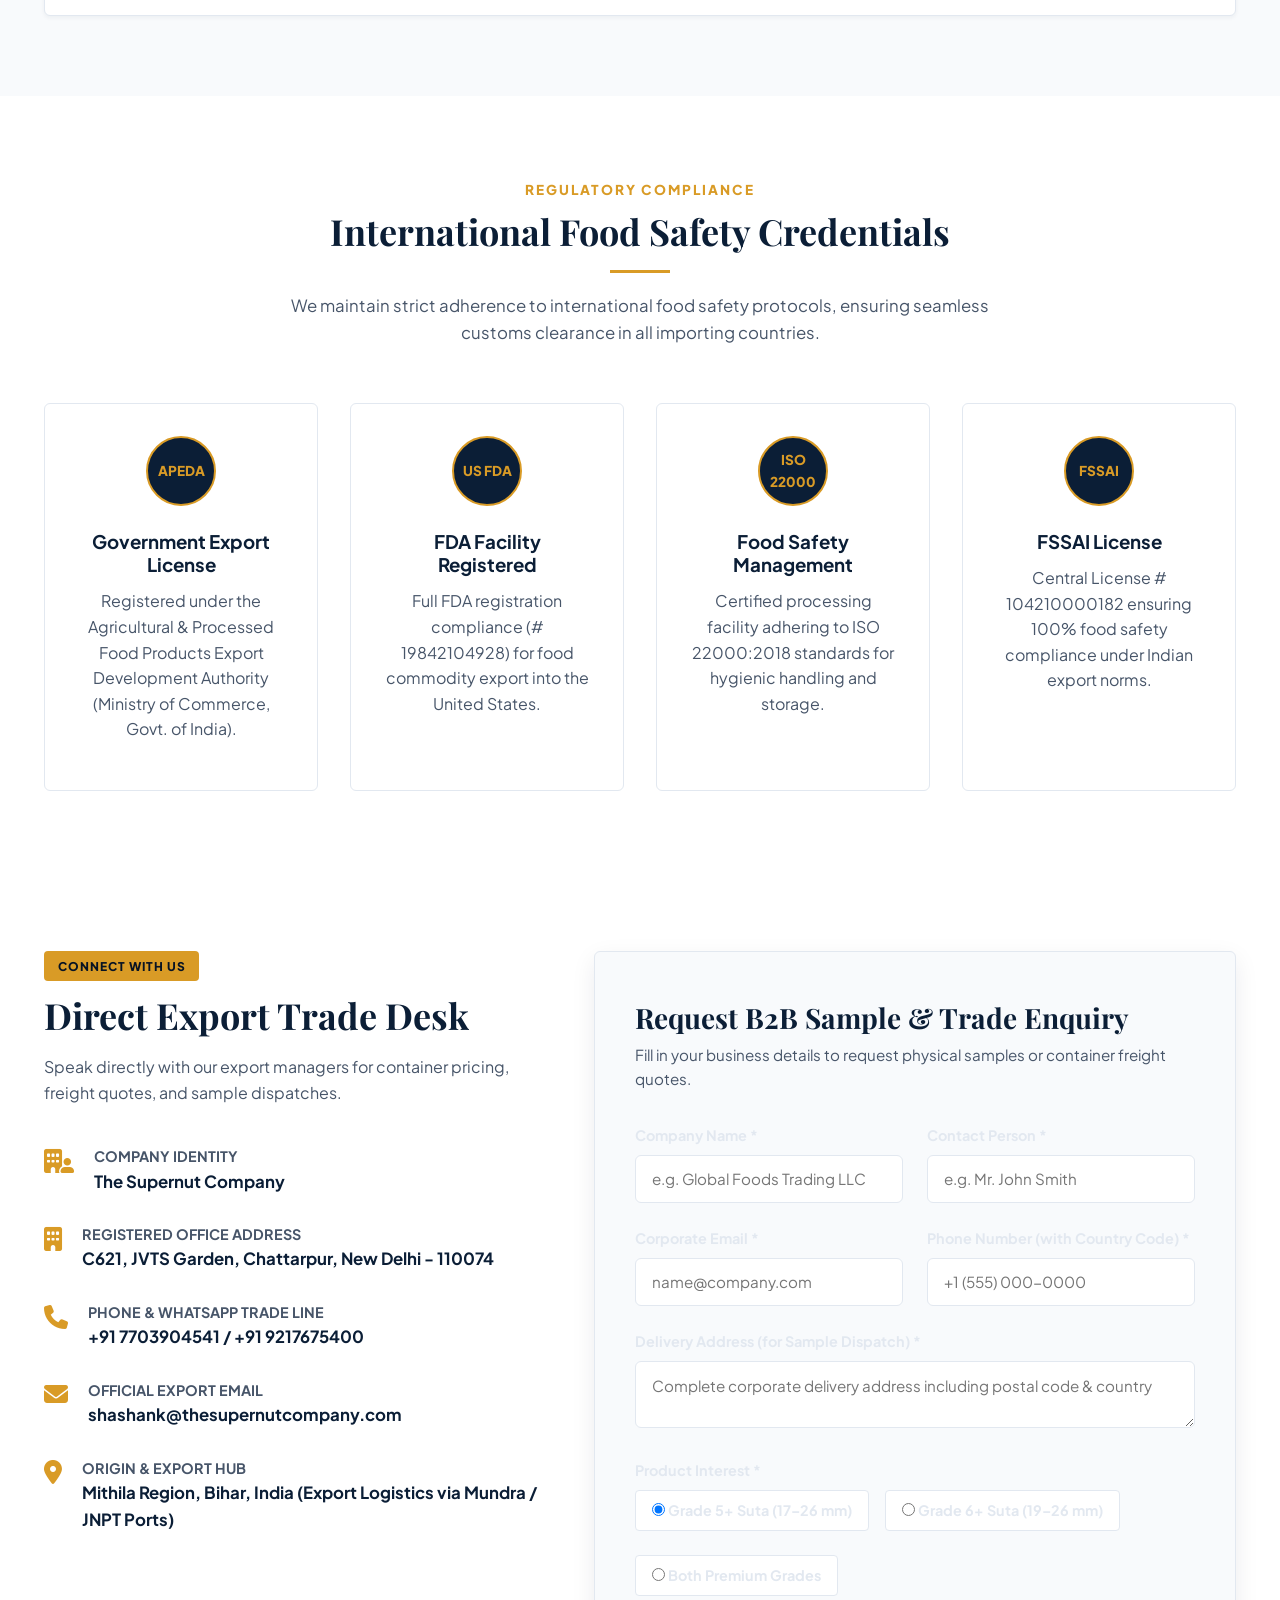
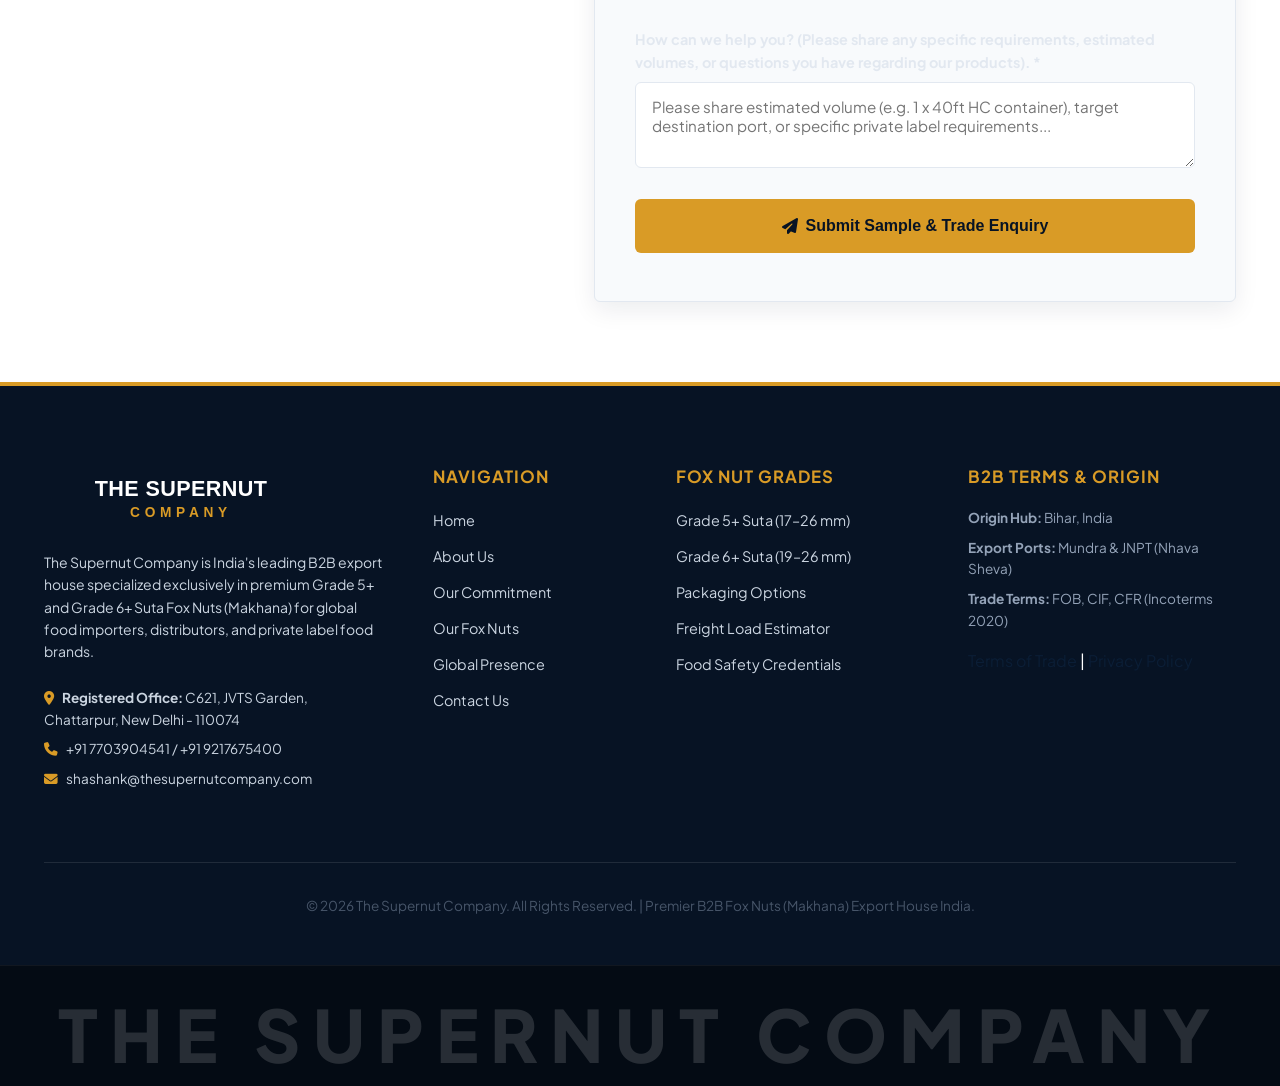
==== commit 29a13502: "update contact email to shashank@thesupernutcompany.com" ====
--- a/index.html
+++ b/index.html
@@ -851,7 +851,7 @@
               <i class="fa-solid fa-envelope c-icon"></i>
               <div>
                 <strong>Official Export Email</strong>
-                <p><a href="mailto:singh542shashank@gmail.com">singh542shashank@gmail.com</a></p>
+                <p><a href="mailto:shashank@thesupernutcompany.com">shashank@thesupernutcompany.com</a></p>
               </div>
             </div>
 
@@ -945,7 +945,7 @@
           <div class="footer-contact-fast">
             <p><i class="fa-solid fa-location-dot"></i> <strong>Registered Office:</strong> C621, JVTS Garden, Chattarpur, New Delhi - 110074</p>
             <p><i class="fa-solid fa-phone"></i> +91 7703904541 / +91 9217675400</p>
-            <p><i class="fa-solid fa-envelope"></i> singh542shashank@gmail.com</p>
+            <p><i class="fa-solid fa-envelope"></i> shashank@thesupernutcompany.com</p>
           </div>
         </div>
 
@@ -1020,7 +1020,7 @@
       <p id="success-message">Thank you for submitting your enquiry. Our export trade desk will contact you within 12 business hours.</p>
       <div class="success-meta-box margin-top-md">
         <p><strong>Enquiry Ref:</strong> <span id="enquiry-ref">TSNC-2026-8941</span></p>
-        <p><strong>Target Email:</strong> singh542shashank@gmail.com</p>
+        <p><strong>Target Email:</strong> shashank@thesupernutcompany.com</p>
       </div>
       <div class="margin-top-lg">
         <button class="btn btn-gold btn-lg btn-block" onclick="downloadSamplePDF()">
